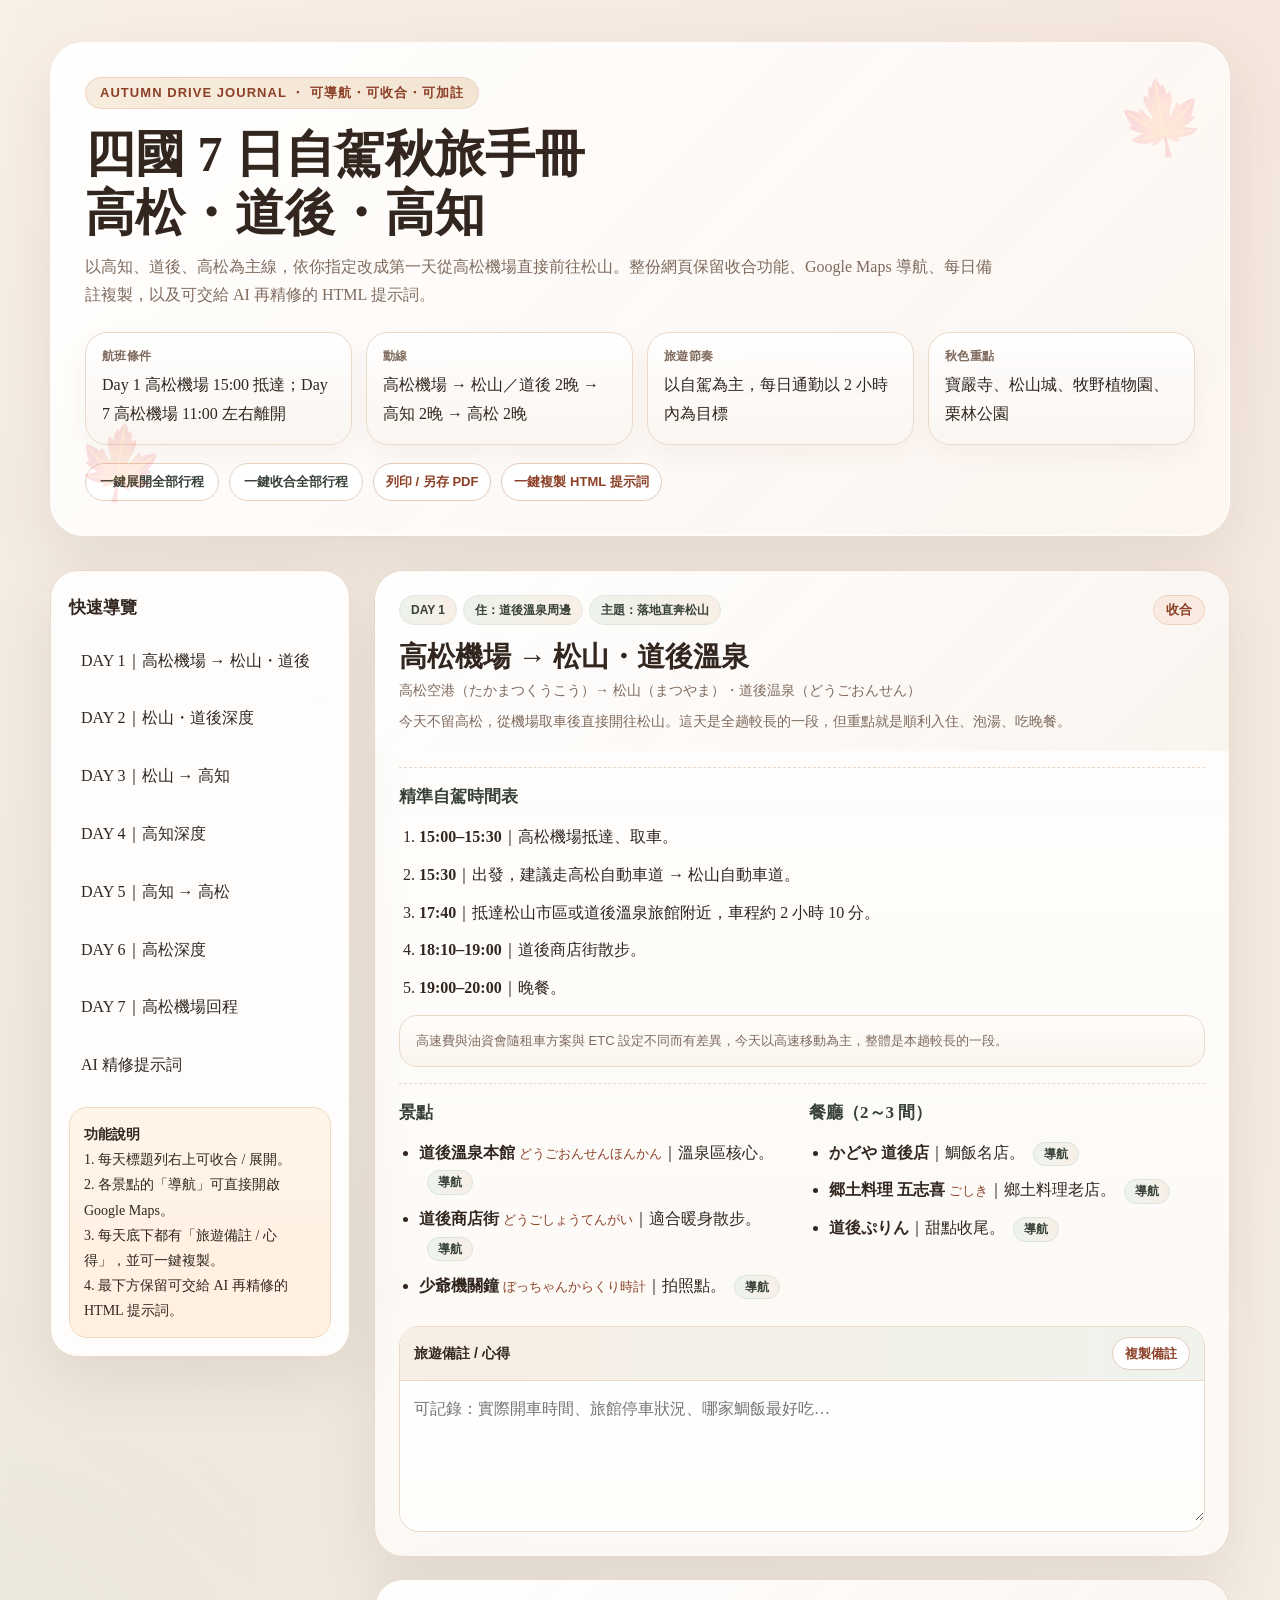
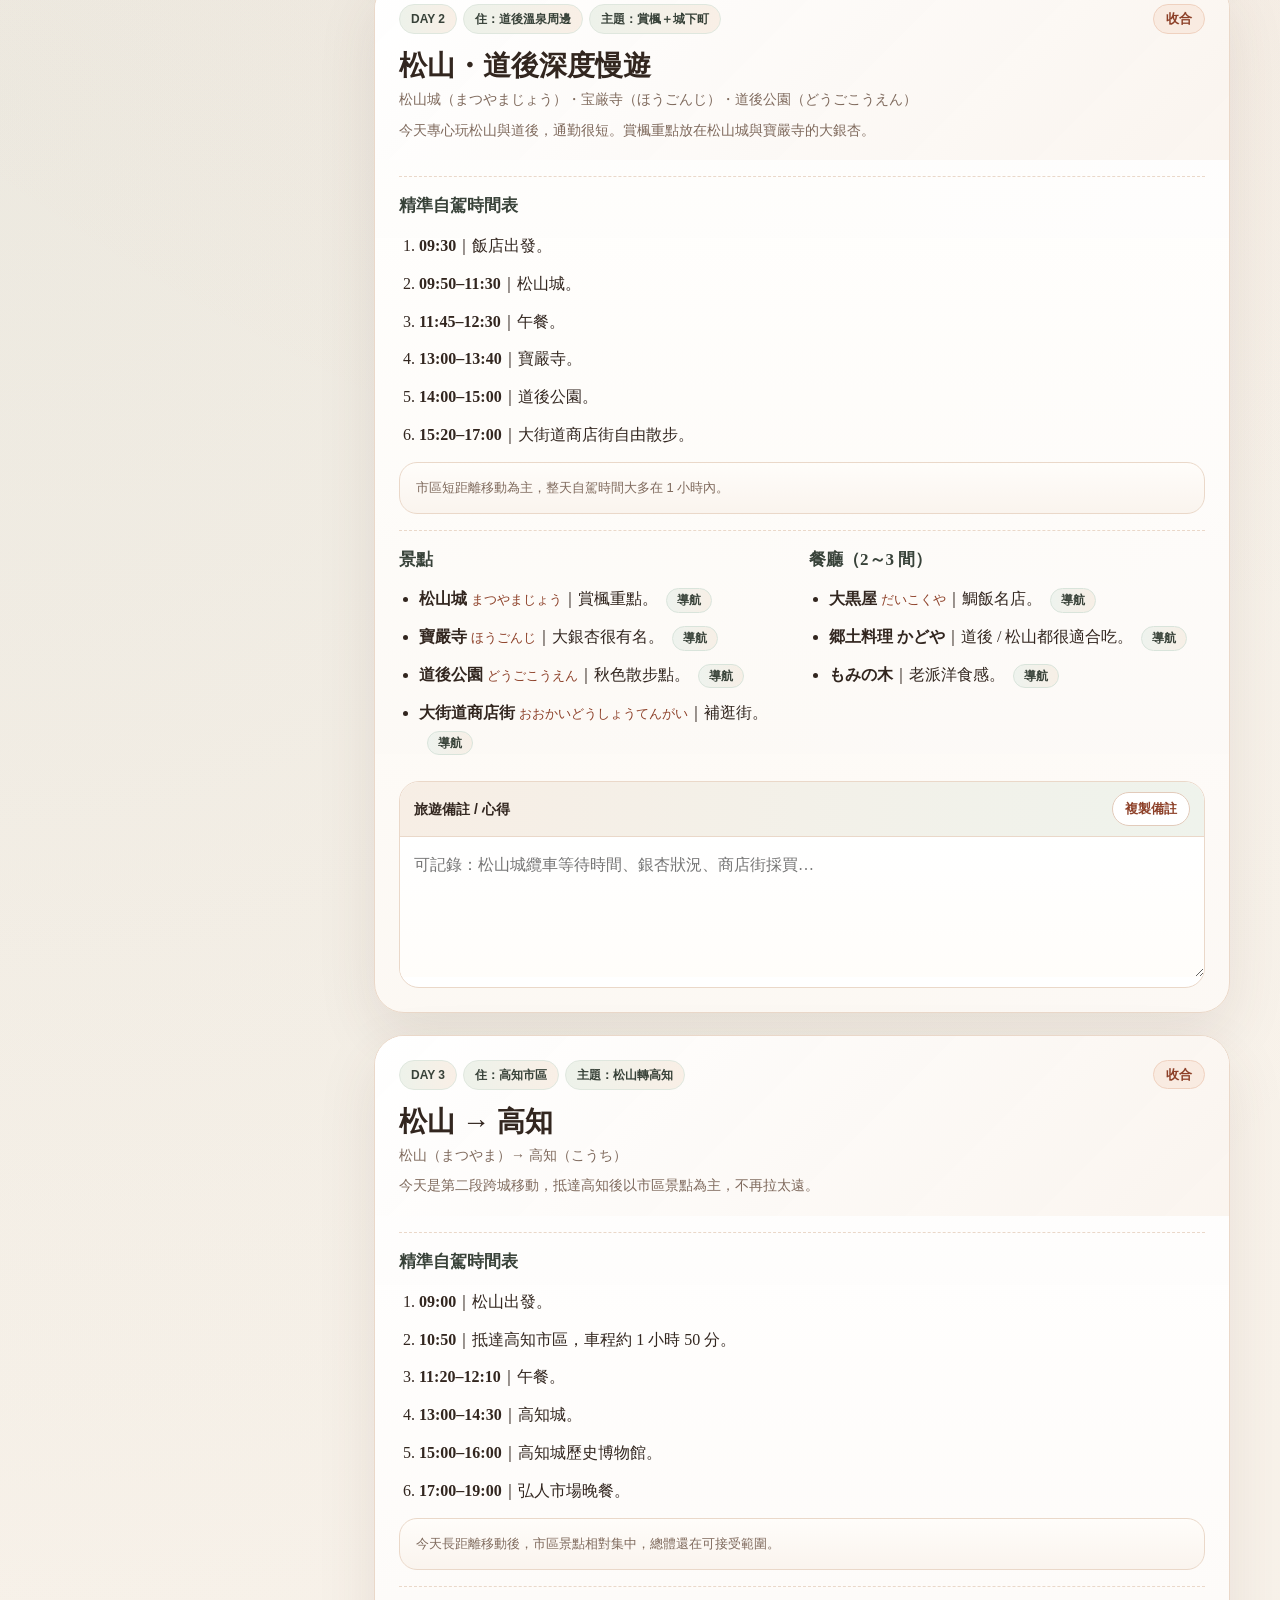
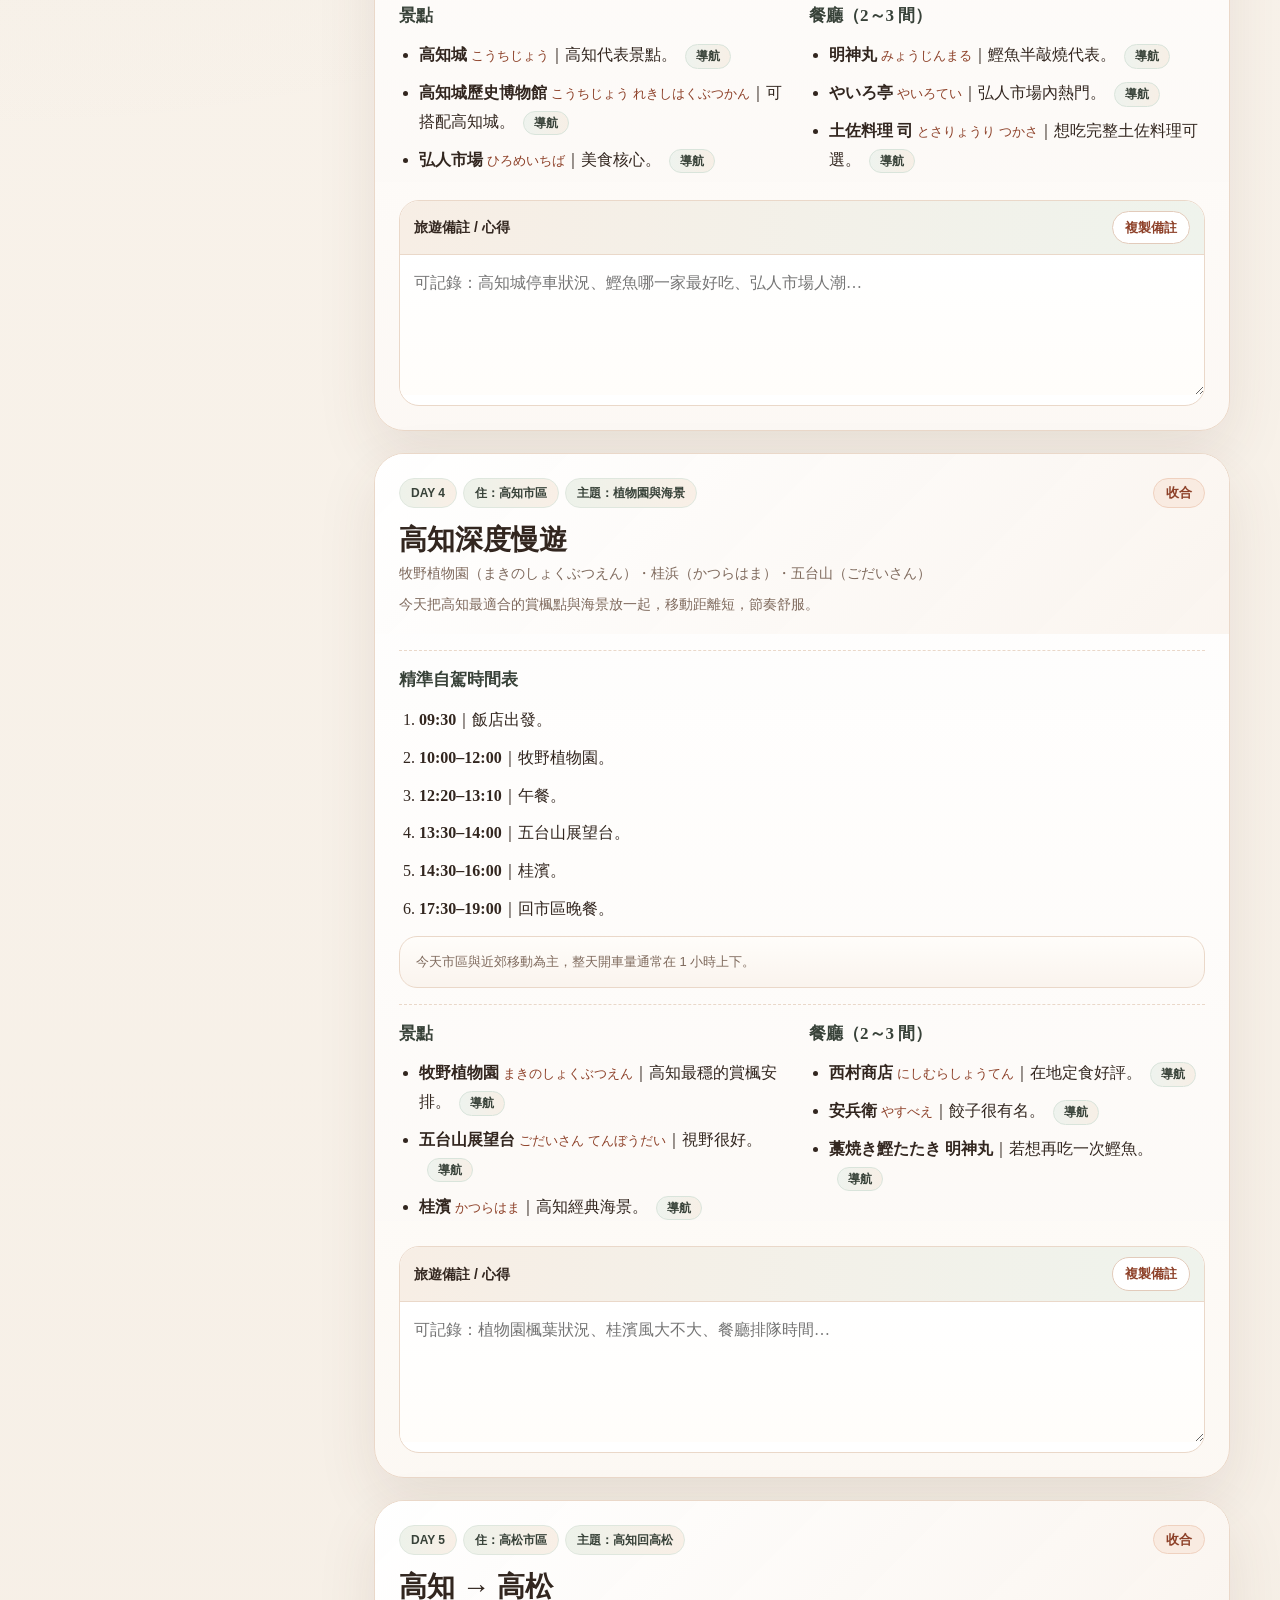
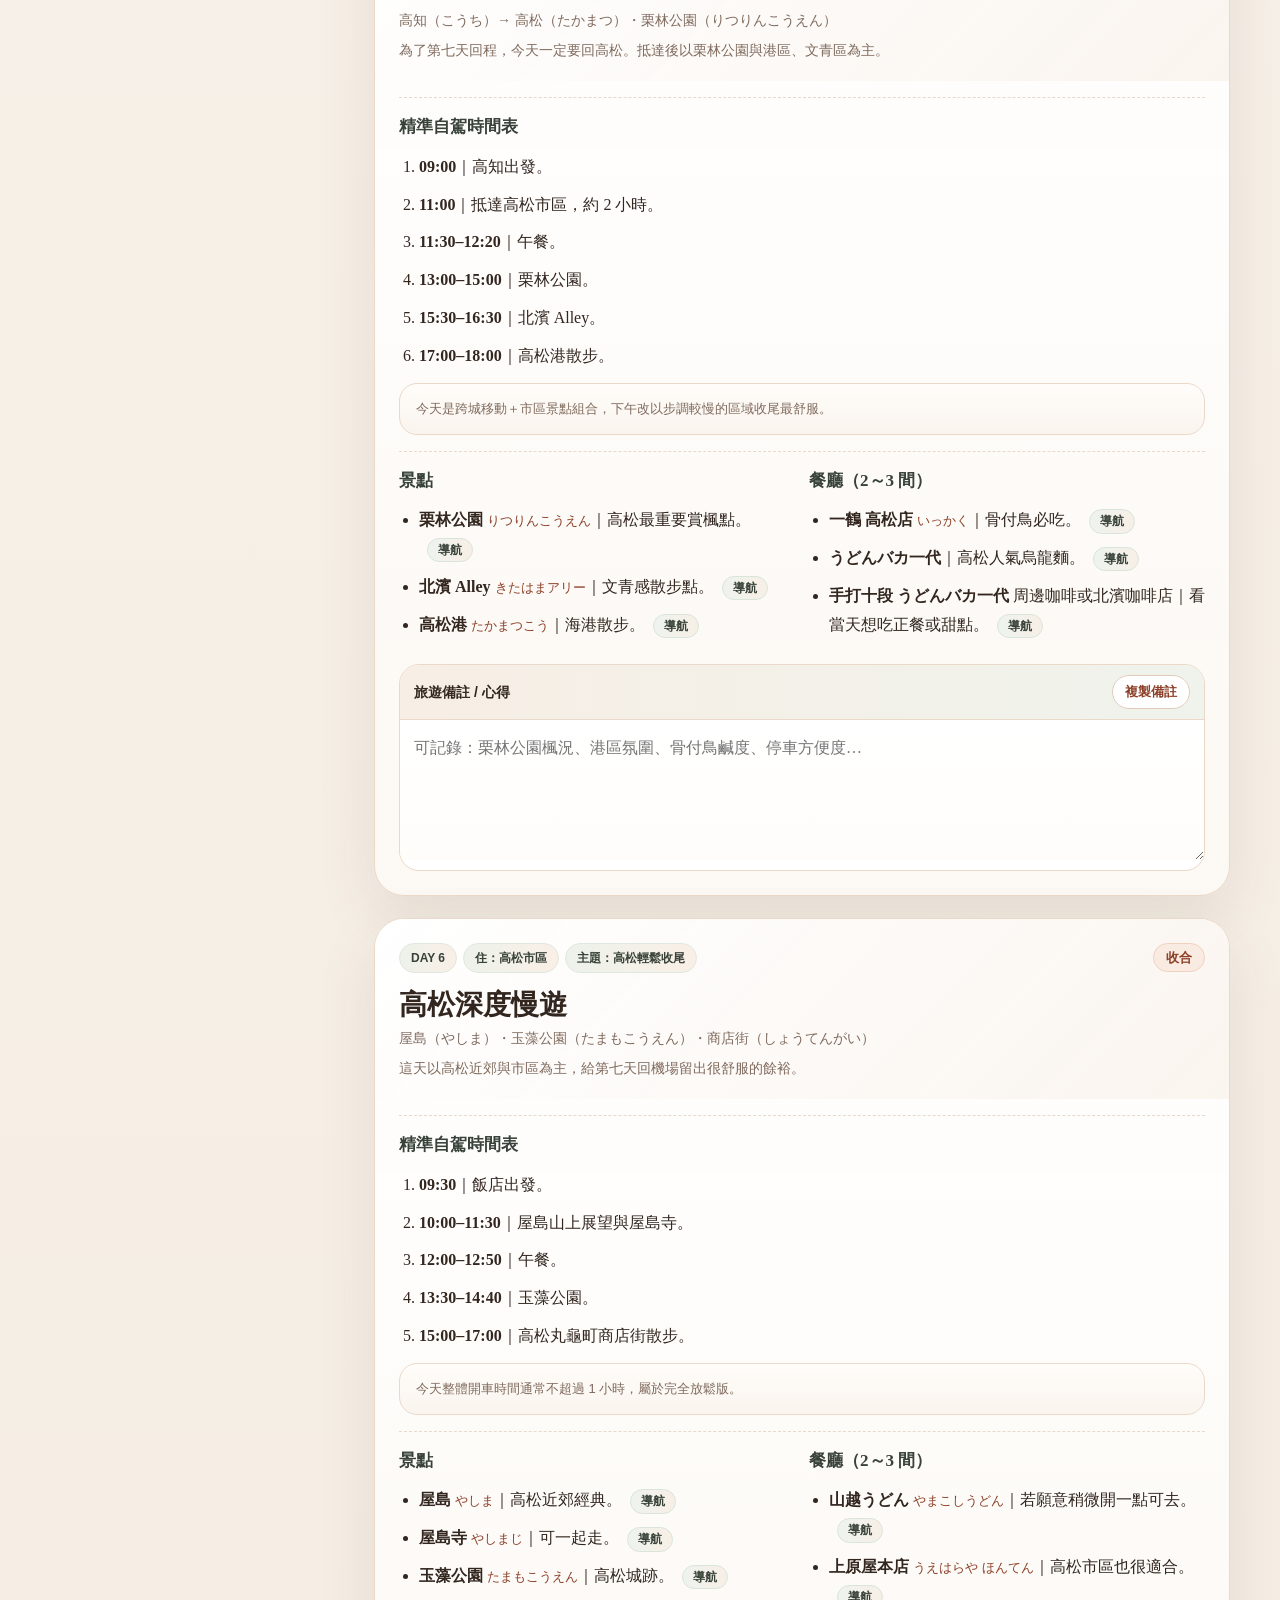
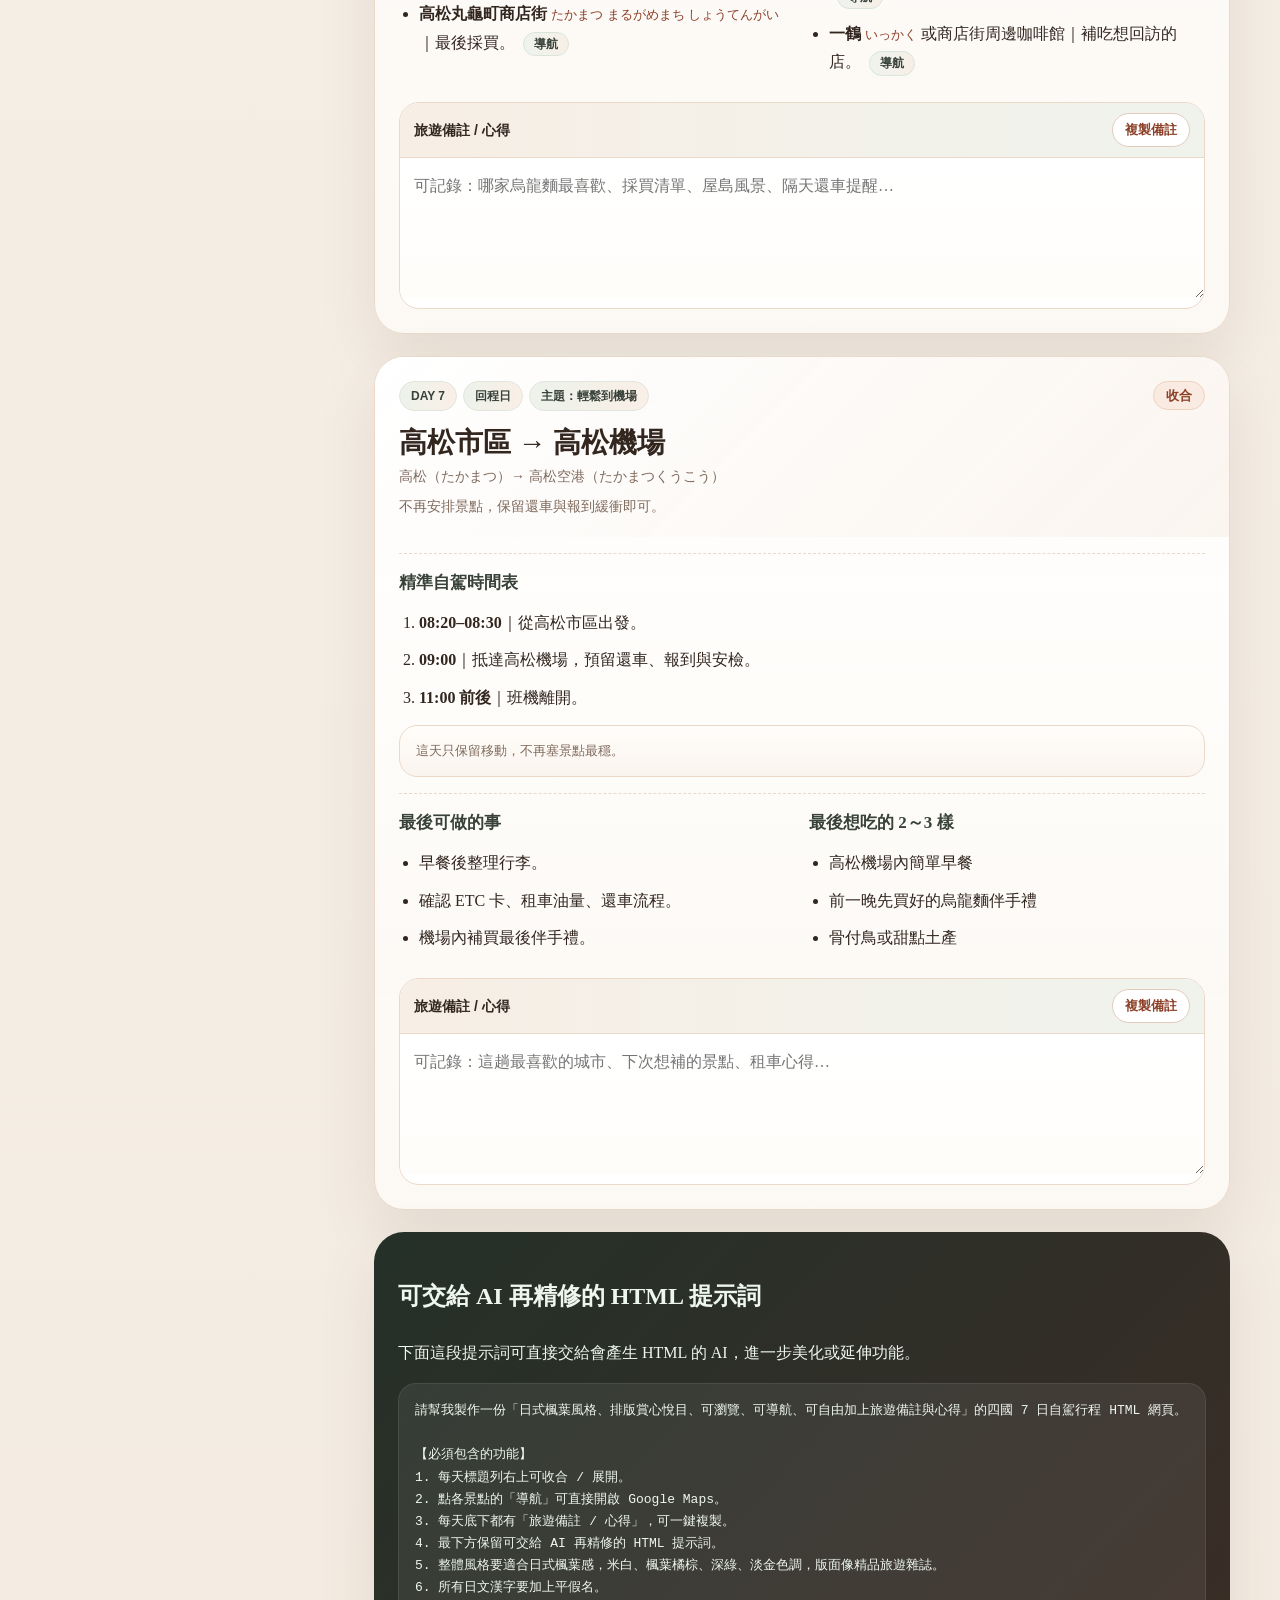
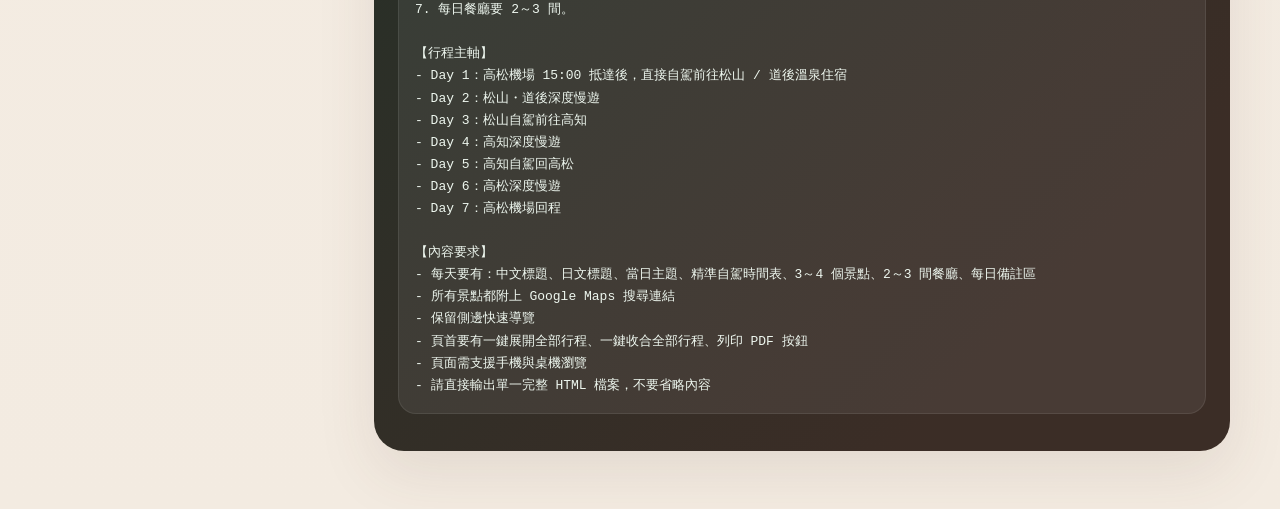
==== shikoku.html @ 3b31a118 "Add files via upload" ====
<!DOCTYPE html>
<html lang="zh-Hant">
<head>
  <meta charset="UTF-8" />
  <meta name="viewport" content="width=device-width, initial-scale=1.0" />
  <title>四國 7 日自駕秋旅手冊｜高松・道後・高知</title>
  <style>
    :root {
      --bg1: #fbf6ef;
      --bg2: #f3ebe1;
      --paper: rgba(255,255,255,0.94);
      --card: rgba(255,255,255,0.96);
      --ink: #32261f;
      --muted: #7f6a5d;
      --line: #ead8c9;
      --green: #566a4d;
      --green-deep: #384239;
      --maple: #b85a38;
      --maple-deep: #8d4028;
      --gold: #b48a52;
      --soft: #f8efe6;
      --soft2: #eef2ea;
      --shadow: 0 22px 60px rgba(92, 63, 45, 0.10);
    }
    * { box-sizing: border-box; }
    html { scroll-behavior: smooth; }
    body {
      margin: 0;
      color: var(--ink);
      font-family: "Noto Serif TC", "Noto Sans TC", "PingFang TC", "Microsoft JhengHei", serif;
      line-height: 1.8;
      background:
        radial-gradient(circle at top right, rgba(184,90,56,0.10), transparent 26%),
        radial-gradient(circle at left 20%, rgba(86,106,77,0.08), transparent 24%),
        linear-gradient(180deg, var(--bg1) 0%, var(--bg2) 100%);
    }
    body::before {
      content: "";
      position: fixed;
      inset: 0;
      pointer-events: none;
      background-image:
        radial-gradient(circle at 15% 8%, rgba(184,90,56,.08) 0 2px, transparent 3px),
        radial-gradient(circle at 85% 18%, rgba(180,138,82,.07) 0 2px, transparent 3px),
        radial-gradient(circle at 25% 78%, rgba(86,106,77,.07) 0 2px, transparent 3px);
      opacity: .9;
    }
    .wrap { width: min(1180px, calc(100% - 32px)); margin: 0 auto; position: relative; z-index: 1; }
    .hero { padding: 42px 0 24px; }
    .hero-card {
      position: relative;
      overflow: hidden;
      background: linear-gradient(135deg, rgba(255,255,255,.96), rgba(252,246,240,.94));
      border: 1px solid rgba(255,255,255,.7);
      border-radius: 34px;
      padding: 34px;
      box-shadow: var(--shadow);
      backdrop-filter: blur(10px);
    }
    .hero-card::before, .hero-card::after {
      content: "🍁";
      position: absolute;
      font-size: 72px;
      opacity: .12;
    }
    .hero-card::before { right: 22px; top: 12px; transform: rotate(-10deg); }
    .hero-card::after { left: 24px; bottom: 6px; transform: rotate(8deg); }
    .eyebrow {
      display: inline-block;
      padding: 7px 14px;
      border-radius: 999px;
      background: linear-gradient(90deg, #f8ecde, #f2e5d3);
      border: 1px solid #ecd3c3;
      color: var(--maple-deep);
      font: 700 13px/1.2 "Noto Sans TC", sans-serif;
      letter-spacing: .08em;
    }
    h1 {
      margin: 16px 0 10px;
      font-size: clamp(30px, 4vw, 50px);
      line-height: 1.18;
    }
    .sub { margin: 0; color: var(--muted); font-size: 16px; max-width: 920px; }
    .quick-grid {
      display: grid; grid-template-columns: repeat(4, minmax(0,1fr)); gap: 14px; margin-top: 22px;
    }
    .quick {
      background: linear-gradient(180deg, rgba(255,255,255,.98), rgba(250,245,240,.95));
      border: 1px solid var(--line); border-radius: 22px; padding: 16px;
      box-shadow: 0 10px 24px rgba(92,63,45,0.05);
    }
    .quick strong { display:block; color: var(--muted); font: 700 12px/1.3 "Noto Sans TC", sans-serif; margin-bottom: 6px; letter-spacing: .04em; }
    .layout { display:grid; grid-template-columns: 300px minmax(0,1fr); gap:24px; padding: 10px 0 58px; }
    .side {
      position: sticky; top: 16px; align-self: start;
      background: rgba(255,255,255,.9); border:1px solid var(--line); border-radius: 28px; padding: 18px; box-shadow: var(--shadow);
    }
    .side h3 { margin: 4px 0 12px; font-size: 17px; }
    .nav a {
      display:block; padding: 11px 12px; border-radius: 14px; color: var(--ink); text-decoration: none; margin-bottom: 7px;
      transition: .18s ease;
    }
    .nav a:hover { background: linear-gradient(90deg, #fbf1e7, #f4ede6); transform: translateX(2px); }
    .tips {
      margin-top: 16px; padding: 14px; border-radius: 18px; border:1px solid #efd9c5;
      background: linear-gradient(180deg, #fff5e9, #fff0df); font-size: 14px;
    }
    .content { display:flex; flex-direction:column; gap:22px; }
    details.day {
      background: linear-gradient(180deg, rgba(255,255,255,.97), rgba(252,248,244,.96));
      border: 1px solid var(--line); border-radius: 30px; box-shadow: var(--shadow); overflow:hidden;
    }
    summary.head {
      list-style: none; cursor:pointer; position:relative; display:block; padding: 24px 24px 18px;
      background: linear-gradient(135deg, rgba(255,255,255,.98), rgba(250,244,238,.95));
    }
    summary.head::-webkit-details-marker { display:none; }
    summary.head::after {
      content: "收合"; position:absolute; right:24px; top:24px;
      padding: 6px 12px; border-radius:999px; background:#f9ebe1; border:1px solid #efd1bf;
      color: var(--maple-deep); font: 700 13px/1.2 "Noto Sans TC", sans-serif;
    }
    details:not([open]) summary.head::after { content: "展開"; }
    .badges { margin-bottom: 8px; }
    .badge {
      display:inline-block; margin: 0 6px 6px 0; padding: 7px 11px; border-radius:999px;
      background: linear-gradient(90deg, #edf2ea, #f9efe6); border:1px solid #dfe7de; color: var(--green-deep);
      font: 700 12px/1.2 "Noto Sans TC", sans-serif;
    }
    .title { margin: 0; font-size: 28px; line-height: 1.28; }
    .subtitle { margin-top: 4px; color: var(--muted); font: 400 14px/1.6 "Noto Sans JP", "Noto Sans TC", sans-serif; }
    .meta { margin-top: 8px; color: var(--muted); font: 400 14px/1.7 "Noto Sans TC", sans-serif; padding-right: 88px; }
    .body { padding: 0 24px 24px; }
    .section { margin-top: 16px; padding-top: 14px; border-top: 1px dashed var(--line); }
    .section h4 { margin: 0 0 10px; color: var(--green-deep); font-size: 17px; }
    .grid2 { display:grid; grid-template-columns: repeat(2, minmax(0,1fr)); gap:14px; }
    .list, .timeline { margin:0; padding-left: 20px; }
    .list li, .timeline li { margin-bottom: 9px; }
    .navbtn {
      display:inline-flex; align-items:center; gap:6px; margin-left:8px; padding:4px 10px; border-radius:999px;
      background: linear-gradient(90deg, #eef3ee, #f7efe6); border:1px solid #d9e4db; color: var(--green-deep); text-decoration:none;
      font: 700 12px/1.2 "Noto Sans TC", sans-serif;
    }
    .jp { color: var(--maple-deep); font-size: 13px; font-family: "Noto Sans JP", "Noto Sans TC", sans-serif; margin-left: 4px; }
    .cost {
      margin-top: 12px; padding: 14px 16px; border-radius: 18px; border:1px solid var(--line);
      background: linear-gradient(180deg, #fffdfa, #faf4ee);
      font: 400 13px/1.7 "Noto Sans TC", sans-serif; color: var(--muted);
    }
    .notes {
      margin-top: 16px; border:1px solid var(--line); border-radius: 20px; overflow:hidden; background:#fff;
    }
    .notes-top {
      display:flex; justify-content:space-between; align-items:center; gap:10px; padding: 10px 14px;
      background: linear-gradient(90deg, #f7eee5, #eff3ec); border-bottom:1px solid var(--line);
      font: 700 14px/1.2 "Noto Sans TC", sans-serif;
    }
    .copy-btn, .copy-html-btn, .print-btn {
      border:1px solid #e2cbbb; background:#fff; color: var(--maple-deep); border-radius:999px; padding: 8px 12px; cursor:pointer;
      font: 700 13px/1.2 "Noto Sans TC", sans-serif;
    }
    textarea {
      width:100%; min-height: 140px; border:0; resize:vertical; outline:none; padding:14px; font: inherit; color: var(--ink);
      background: linear-gradient(180deg, #fff, #fffdfa);
    }
    .toolbar { display:flex; gap:10px; flex-wrap:wrap; margin-top: 18px; }
    .tool {
      border:1px solid #e6d1c1; background: rgba(255,255,255,.92); color: var(--green-deep); border-radius:999px; padding:10px 14px; cursor:pointer;
      font: 700 13px/1.2 "Noto Sans TC", sans-serif;
    }
    .prompt {
      background: linear-gradient(135deg, #243028, #3b2d26 80%); color:#eef7ef; border-radius:30px; padding:24px; box-shadow: var(--shadow);
    }
    .prompt pre {
      white-space: pre-wrap; word-break: break-word; background: rgba(255,255,255,.07); border:1px solid rgba(255,255,255,.08);
      border-radius:18px; padding:16px; overflow:auto; color:#eef7ef; font-family: ui-monospace, SFMono-Regular, Menlo, Consolas, monospace; font-size:13px; line-height:1.7;
    }
    .html-block { display:none; }
    @media (max-width: 960px) {
      .layout { grid-template-columns: 1fr; }
      .side { position: static; }
      .quick-grid, .grid2 { grid-template-columns: 1fr; }
      .meta { padding-right: 0; }
      summary.head::after { position: static; display:inline-block; margin-top: 12px; }
    }
  </style>
</head>
<body>
  <div class="wrap hero">
    <div class="hero-card">
      <span class="eyebrow">AUTUMN DRIVE JOURNAL ・ 可導航・可收合・可加註</span>
      <h1>四國 7 日自駕秋旅手冊<br>高松・道後・高知</h1>
      <p class="sub">以高知、道後、高松為主線，依你指定改成第一天從高松機場直接前往松山。整份網頁保留收合功能、Google Maps 導航、每日備註複製，以及可交給 AI 再精修的 HTML 提示詞。</p>
      <div class="quick-grid">
        <div class="quick"><strong>航班條件</strong>Day 1 高松機場 15:00 抵達；Day 7 高松機場 11:00 左右離開</div>
        <div class="quick"><strong>動線</strong>高松機場 → 松山／道後 2晚 → 高知 2晚 → 高松 2晚</div>
        <div class="quick"><strong>旅遊節奏</strong>以自駕為主，每日通勤以 2 小時內為目標</div>
        <div class="quick"><strong>秋色重點</strong>寶嚴寺、松山城、牧野植物園、栗林公園</div>
      </div>
      <div class="toolbar">
        <button class="tool" onclick="toggleAll(true)">一鍵展開全部行程</button>
        <button class="tool" onclick="toggleAll(false)">一鍵收合全部行程</button>
        <button class="print-btn" onclick="window.print()">列印 / 另存 PDF</button>
        <button class="copy-html-btn" onclick="copyHtmlPrompt(this)">一鍵複製 HTML 提示詞</button>
      </div>
    </div>
  </div>

  <div class="wrap layout">
    <aside class="side">
      <h3>快速導覽</h3>
      <nav class="nav">
        <a href="#day1">DAY 1｜高松機場 → 松山・道後</a>
        <a href="#day2">DAY 2｜松山・道後深度</a>
        <a href="#day3">DAY 3｜松山 → 高知</a>
        <a href="#day4">DAY 4｜高知深度</a>
        <a href="#day5">DAY 5｜高知 → 高松</a>
        <a href="#day6">DAY 6｜高松深度</a>
        <a href="#day7">DAY 7｜高松機場回程</a>
        <a href="#prompt">AI 精修提示詞</a>
      </nav>
      <div class="tips">
        <strong>功能說明</strong><br>
        1. 每天標題列右上可收合 / 展開。<br>
        2. 各景點的「導航」可直接開啟 Google Maps。<br>
        3. 每天底下都有「旅遊備註 / 心得」，並可一鍵複製。<br>
        4. 最下方保留可交給 AI 再精修的 HTML 提示詞。
      </div>
    </aside>

    <main class="content">
      <details id="day1" class="day" open>
        <summary class="head">
          <div class="badges"><span class="badge">DAY 1</span><span class="badge">住：道後溫泉周邊</span><span class="badge">主題：落地直奔松山</span></div>
          <h2 class="title">高松機場 → 松山・道後溫泉</h2>
          <div class="subtitle">高松空港（たかまつくうこう）→ 松山（まつやま）・道後温泉（どうごおんせん）</div>
          <div class="meta">今天不留高松，從機場取車後直接開往松山。這天是全趟較長的一段，但重點就是順利入住、泡湯、吃晚餐。</div>
        </summary>
        <div class="body">
          <div class="section">
            <h4>精準自駕時間表</h4>
            <ol class="timeline">
              <li><strong>15:00–15:30</strong>｜高松機場抵達、取車。</li>
              <li><strong>15:30</strong>｜出發，建議走高松自動車道 → 松山自動車道。</li>
              <li><strong>17:40</strong>｜抵達松山市區或道後溫泉旅館附近，車程約 2 小時 10 分。</li>
              <li><strong>18:10–19:00</strong>｜道後商店街散步。</li>
              <li><strong>19:00–20:00</strong>｜晚餐。</li>
            </ol>
            <div class="cost">高速費與油資會隨租車方案與 ETC 設定不同而有差異，今天以高速移動為主，整體是本趟較長的一段。</div>
          </div>
          <div class="section grid2">
            <div>
              <h4>景點</h4>
              <ul class="list">
                <li><strong>道後溫泉本館</strong><span class="jp">どうごおんせんほんかん</span>｜溫泉區核心。<a class="navbtn" target="_blank" href="https://maps.google.com/?q=道後温泉本館">導航</a></li>
                <li><strong>道後商店街</strong><span class="jp">どうごしょうてんがい</span>｜適合暖身散步。<a class="navbtn" target="_blank" href="https://maps.google.com/?q=道後商店街">導航</a></li>
                <li><strong>少爺機關鐘</strong><span class="jp">ぼっちゃんからくり時計</span>｜拍照點。<a class="navbtn" target="_blank" href="https://maps.google.com/?q=坊っちゃんカラクリ時計">導航</a></li>
              </ul>
            </div>
            <div>
              <h4>餐廳（2～3 間）</h4>
              <ul class="list">
                <li><strong>かどや 道後店</strong>｜鯛飯名店。<a class="navbtn" target="_blank" href="https://maps.google.com/?q=かどや+道後店">導航</a></li>
                <li><strong>郷土料理 五志喜</strong><span class="jp">ごしき</span>｜鄉土料理老店。<a class="navbtn" target="_blank" href="https://maps.google.com/?q=五志喜+松山">導航</a></li>
                <li><strong>道後ぷりん</strong>｜甜點收尾。<a class="navbtn" target="_blank" href="https://maps.google.com/?q=道後ぷりん">導航</a></li>
              </ul>
            </div>
          </div>
          <div class="notes">
            <div class="notes-top"><span>旅遊備註 / 心得</span><button class="copy-btn" onclick="copyNote('note1', this)">複製備註</button></div>
            <textarea id="note1" placeholder="可記錄：實際開車時間、旅館停車狀況、哪家鯛飯最好吃…"></textarea>
          </div>
        </div>
      </details>

      <details id="day2" class="day" open>
        <summary class="head">
          <div class="badges"><span class="badge">DAY 2</span><span class="badge">住：道後溫泉周邊</span><span class="badge">主題：賞楓＋城下町</span></div>
          <h2 class="title">松山・道後深度慢遊</h2>
          <div class="subtitle">松山城（まつやまじょう）・宝厳寺（ほうごんじ）・道後公園（どうごこうえん）</div>
          <div class="meta">今天專心玩松山與道後，通勤很短。賞楓重點放在松山城與寶嚴寺的大銀杏。</div>
        </summary>
        <div class="body">
          <div class="section">
            <h4>精準自駕時間表</h4>
            <ol class="timeline">
              <li><strong>09:30</strong>｜飯店出發。</li>
              <li><strong>09:50–11:30</strong>｜松山城。</li>
              <li><strong>11:45–12:30</strong>｜午餐。</li>
              <li><strong>13:00–13:40</strong>｜寶嚴寺。</li>
              <li><strong>14:00–15:00</strong>｜道後公園。</li>
              <li><strong>15:20–17:00</strong>｜大街道商店街自由散步。</li>
            </ol>
            <div class="cost">市區短距離移動為主，整天自駕時間大多在 1 小時內。</div>
          </div>
          <div class="section grid2">
            <div>
              <h4>景點</h4>
              <ul class="list">
                <li><strong>松山城</strong><span class="jp">まつやまじょう</span>｜賞楓重點。<a class="navbtn" target="_blank" href="https://maps.google.com/?q=松山城">導航</a></li>
                <li><strong>寶嚴寺</strong><span class="jp">ほうごんじ</span>｜大銀杏很有名。<a class="navbtn" target="_blank" href="https://maps.google.com/?q=宝厳寺+松山">導航</a></li>
                <li><strong>道後公園</strong><span class="jp">どうごこうえん</span>｜秋色散步點。<a class="navbtn" target="_blank" href="https://maps.google.com/?q=道後公園">導航</a></li>
                <li><strong>大街道商店街</strong><span class="jp">おおかいどうしょうてんがい</span>｜補逛街。<a class="navbtn" target="_blank" href="https://maps.google.com/?q=大街道商店街+松山">導航</a></li>
              </ul>
            </div>
            <div>
              <h4>餐廳（2～3 間）</h4>
              <ul class="list">
                <li><strong>大黒屋</strong><span class="jp">だいこくや</span>｜鯛飯名店。<a class="navbtn" target="_blank" href="https://maps.google.com/?q=大黒屋+松山">導航</a></li>
                <li><strong>郷土料理 かどや</strong>｜道後 / 松山都很適合吃。<a class="navbtn" target="_blank" href="https://maps.google.com/?q=郷土料理+かどや+松山">導航</a></li>
                <li><strong>もみの木</strong>｜老派洋食感。<a class="navbtn" target="_blank" href="https://maps.google.com/?q=もみの木+松山">導航</a></li>
              </ul>
            </div>
          </div>
          <div class="notes">
            <div class="notes-top"><span>旅遊備註 / 心得</span><button class="copy-btn" onclick="copyNote('note2', this)">複製備註</button></div>
            <textarea id="note2" placeholder="可記錄：松山城纜車等待時間、銀杏狀況、商店街採買…"></textarea>
          </div>
        </div>
      </details>

      <details id="day3" class="day" open>
        <summary class="head">
          <div class="badges"><span class="badge">DAY 3</span><span class="badge">住：高知市區</span><span class="badge">主題：松山轉高知</span></div>
          <h2 class="title">松山 → 高知</h2>
          <div class="subtitle">松山（まつやま）→ 高知（こうち）</div>
          <div class="meta">今天是第二段跨城移動，抵達高知後以市區景點為主，不再拉太遠。</div>
        </summary>
        <div class="body">
          <div class="section">
            <h4>精準自駕時間表</h4>
            <ol class="timeline">
              <li><strong>09:00</strong>｜松山出發。</li>
              <li><strong>10:50</strong>｜抵達高知市區，車程約 1 小時 50 分。</li>
              <li><strong>11:20–12:10</strong>｜午餐。</li>
              <li><strong>13:00–14:30</strong>｜高知城。</li>
              <li><strong>15:00–16:00</strong>｜高知城歷史博物館。</li>
              <li><strong>17:00–19:00</strong>｜弘人市場晚餐。</li>
            </ol>
            <div class="cost">今天長距離移動後，市區景點相對集中，總體還在可接受範圍。</div>
          </div>
          <div class="section grid2">
            <div>
              <h4>景點</h4>
              <ul class="list">
                <li><strong>高知城</strong><span class="jp">こうちじょう</span>｜高知代表景點。<a class="navbtn" target="_blank" href="https://maps.google.com/?q=高知城">導航</a></li>
                <li><strong>高知城歷史博物館</strong><span class="jp">こうちじょう れきしはくぶつかん</span>｜可搭配高知城。<a class="navbtn" target="_blank" href="https://maps.google.com/?q=高知城歴史博物館">導航</a></li>
                <li><strong>弘人市場</strong><span class="jp">ひろめいちば</span>｜美食核心。<a class="navbtn" target="_blank" href="https://maps.google.com/?q=ひろめ市場">導航</a></li>
              </ul>
            </div>
            <div>
              <h4>餐廳（2～3 間）</h4>
              <ul class="list">
                <li><strong>明神丸</strong><span class="jp">みょうじんまる</span>｜鰹魚半敲燒代表。<a class="navbtn" target="_blank" href="https://maps.google.com/?q=明神丸+高知">導航</a></li>
                <li><strong>やいろ亭</strong><span class="jp">やいろてい</span>｜弘人市場內熱門。<a class="navbtn" target="_blank" href="https://maps.google.com/?q=やいろ亭+高知">導航</a></li>
                <li><strong>土佐料理 司</strong><span class="jp">とさりょうり つかさ</span>｜想吃完整土佐料理可選。<a class="navbtn" target="_blank" href="https://maps.google.com/?q=土佐料理+司+高知">導航</a></li>
              </ul>
            </div>
          </div>
          <div class="notes">
            <div class="notes-top"><span>旅遊備註 / 心得</span><button class="copy-btn" onclick="copyNote('note3', this)">複製備註</button></div>
            <textarea id="note3" placeholder="可記錄：高知城停車狀況、鰹魚哪一家最好吃、弘人市場人潮…"></textarea>
          </div>
        </div>
      </details>

      <details id="day4" class="day" open>
        <summary class="head">
          <div class="badges"><span class="badge">DAY 4</span><span class="badge">住：高知市區</span><span class="badge">主題：植物園與海景</span></div>
          <h2 class="title">高知深度慢遊</h2>
          <div class="subtitle">牧野植物園（まきのしょくぶつえん）・桂浜（かつらはま）・五台山（ごだいさん）</div>
          <div class="meta">今天把高知最適合的賞楓點與海景放一起，移動距離短，節奏舒服。</div>
        </summary>
        <div class="body">
          <div class="section">
            <h4>精準自駕時間表</h4>
            <ol class="timeline">
              <li><strong>09:30</strong>｜飯店出發。</li>
              <li><strong>10:00–12:00</strong>｜牧野植物園。</li>
              <li><strong>12:20–13:10</strong>｜午餐。</li>
              <li><strong>13:30–14:00</strong>｜五台山展望台。</li>
              <li><strong>14:30–16:00</strong>｜桂濱。</li>
              <li><strong>17:30–19:00</strong>｜回市區晚餐。</li>
            </ol>
            <div class="cost">今天市區與近郊移動為主，整天開車量通常在 1 小時上下。</div>
          </div>
          <div class="section grid2">
            <div>
              <h4>景點</h4>
              <ul class="list">
                <li><strong>牧野植物園</strong><span class="jp">まきのしょくぶつえん</span>｜高知最穩的賞楓安排。<a class="navbtn" target="_blank" href="https://maps.google.com/?q=牧野植物園">導航</a></li>
                <li><strong>五台山展望台</strong><span class="jp">ごだいさん てんぼうだい</span>｜視野很好。<a class="navbtn" target="_blank" href="https://maps.google.com/?q=五台山展望台+高知">導航</a></li>
                <li><strong>桂濱</strong><span class="jp">かつらはま</span>｜高知經典海景。<a class="navbtn" target="_blank" href="https://maps.google.com/?q=桂浜">導航</a></li>
              </ul>
            </div>
            <div>
              <h4>餐廳（2～3 間）</h4>
              <ul class="list">
                <li><strong>西村商店</strong><span class="jp">にしむらしょうてん</span>｜在地定食好評。<a class="navbtn" target="_blank" href="https://maps.google.com/?q=西村商店+高知">導航</a></li>
                <li><strong>安兵衛</strong><span class="jp">やすべえ</span>｜餃子很有名。<a class="navbtn" target="_blank" href="https://maps.google.com/?q=安兵衛+高知">導航</a></li>
                <li><strong>藁焼き鰹たたき 明神丸</strong>｜若想再吃一次鰹魚。<a class="navbtn" target="_blank" href="https://maps.google.com/?q=藁焼き鰹たたき+明神丸+高知">導航</a></li>
              </ul>
            </div>
          </div>
          <div class="notes">
            <div class="notes-top"><span>旅遊備註 / 心得</span><button class="copy-btn" onclick="copyNote('note4', this)">複製備註</button></div>
            <textarea id="note4" placeholder="可記錄：植物園楓葉狀況、桂濱風大不大、餐廳排隊時間…"></textarea>
          </div>
        </div>
      </details>

      <details id="day5" class="day" open>
        <summary class="head">
          <div class="badges"><span class="badge">DAY 5</span><span class="badge">住：高松市區</span><span class="badge">主題：高知回高松</span></div>
          <h2 class="title">高知 → 高松</h2>
          <div class="subtitle">高知（こうち）→ 高松（たかまつ）・栗林公園（りつりんこうえん）</div>
          <div class="meta">為了第七天回程，今天一定要回高松。抵達後以栗林公園與港區、文青區為主。</div>
        </summary>
        <div class="body">
          <div class="section">
            <h4>精準自駕時間表</h4>
            <ol class="timeline">
              <li><strong>09:00</strong>｜高知出發。</li>
              <li><strong>11:00</strong>｜抵達高松市區，約 2 小時。</li>
              <li><strong>11:30–12:20</strong>｜午餐。</li>
              <li><strong>13:00–15:00</strong>｜栗林公園。</li>
              <li><strong>15:30–16:30</strong>｜北濱 Alley。</li>
              <li><strong>17:00–18:00</strong>｜高松港散步。</li>
            </ol>
            <div class="cost">今天是跨城移動＋市區景點組合，下午改以步調較慢的區域收尾最舒服。</div>
          </div>
          <div class="section grid2">
            <div>
              <h4>景點</h4>
              <ul class="list">
                <li><strong>栗林公園</strong><span class="jp">りつりんこうえん</span>｜高松最重要賞楓點。<a class="navbtn" target="_blank" href="https://maps.google.com/?q=栗林公園">導航</a></li>
                <li><strong>北濱 Alley</strong><span class="jp">きたはまアリー</span>｜文青感散步點。<a class="navbtn" target="_blank" href="https://maps.google.com/?q=北浜Alley">導航</a></li>
                <li><strong>高松港</strong><span class="jp">たかまつこう</span>｜海港散步。<a class="navbtn" target="_blank" href="https://maps.google.com/?q=高松港">導航</a></li>
              </ul>
            </div>
            <div>
              <h4>餐廳（2～3 間）</h4>
              <ul class="list">
                <li><strong>一鶴 高松店</strong><span class="jp">いっかく</span>｜骨付鳥必吃。<a class="navbtn" target="_blank" href="https://maps.google.com/?q=一鶴+高松">導航</a></li>
                <li><strong>うどんバカ一代</strong>｜高松人氣烏龍麵。<a class="navbtn" target="_blank" href="https://maps.google.com/?q=うどんバカ一代">導航</a></li>
                <li><strong>手打十段 うどんバカ一代</strong> 周邊咖啡或北濱咖啡店｜看當天想吃正餐或甜點。<a class="navbtn" target="_blank" href="https://maps.google.com/?q=北浜+カフェ+高松">導航</a></li>
              </ul>
            </div>
          </div>
          <div class="notes">
            <div class="notes-top"><span>旅遊備註 / 心得</span><button class="copy-btn" onclick="copyNote('note5', this)">複製備註</button></div>
            <textarea id="note5" placeholder="可記錄：栗林公園楓況、港區氛圍、骨付鳥鹹度、停車方便度…"></textarea>
          </div>
        </div>
      </details>

      <details id="day6" class="day" open>
        <summary class="head">
          <div class="badges"><span class="badge">DAY 6</span><span class="badge">住：高松市區</span><span class="badge">主題：高松輕鬆收尾</span></div>
          <h2 class="title">高松深度慢遊</h2>
          <div class="subtitle">屋島（やしま）・玉藻公園（たまもこうえん）・商店街（しょうてんがい）</div>
          <div class="meta">這天以高松近郊與市區為主，給第七天回機場留出很舒服的餘裕。</div>
        </summary>
        <div class="body">
          <div class="section">
            <h4>精準自駕時間表</h4>
            <ol class="timeline">
              <li><strong>09:30</strong>｜飯店出發。</li>
              <li><strong>10:00–11:30</strong>｜屋島山上展望與屋島寺。</li>
              <li><strong>12:00–12:50</strong>｜午餐。</li>
              <li><strong>13:30–14:40</strong>｜玉藻公園。</li>
              <li><strong>15:00–17:00</strong>｜高松丸龜町商店街散步。</li>
            </ol>
            <div class="cost">今天整體開車時間通常不超過 1 小時，屬於完全放鬆版。</div>
          </div>
          <div class="section grid2">
            <div>
              <h4>景點</h4>
              <ul class="list">
                <li><strong>屋島</strong><span class="jp">やしま</span>｜高松近郊經典。<a class="navbtn" target="_blank" href="https://maps.google.com/?q=屋島">導航</a></li>
                <li><strong>屋島寺</strong><span class="jp">やしまじ</span>｜可一起走。<a class="navbtn" target="_blank" href="https://maps.google.com/?q=屋島寺">導航</a></li>
                <li><strong>玉藻公園</strong><span class="jp">たまもこうえん</span>｜高松城跡。<a class="navbtn" target="_blank" href="https://maps.google.com/?q=玉藻公園">導航</a></li>
                <li><strong>高松丸龜町商店街</strong><span class="jp">たかまつ まるがめまち しょうてんがい</span>｜最後採買。<a class="navbtn" target="_blank" href="https://maps.google.com/?q=高松丸亀町商店街">導航</a></li>
              </ul>
            </div>
            <div>
              <h4>餐廳（2～3 間）</h4>
              <ul class="list">
                <li><strong>山越うどん</strong><span class="jp">やまこしうどん</span>｜若願意稍微開一點可去。<a class="navbtn" target="_blank" href="https://maps.google.com/?q=山越うどん">導航</a></li>
                <li><strong>上原屋本店</strong><span class="jp">うえはらや ほんてん</span>｜高松市區也很適合。<a class="navbtn" target="_blank" href="https://maps.google.com/?q=上原屋本店">導航</a></li>
                <li><strong>一鶴</strong><span class="jp">いっかく</span> 或商店街周邊咖啡館｜補吃想回訪的店。<a class="navbtn" target="_blank" href="https://maps.google.com/?q=一鶴+高松">導航</a></li>
              </ul>
            </div>
          </div>
          <div class="notes">
            <div class="notes-top"><span>旅遊備註 / 心得</span><button class="copy-btn" onclick="copyNote('note6', this)">複製備註</button></div>
            <textarea id="note6" placeholder="可記錄：哪家烏龍麵最喜歡、採買清單、屋島風景、隔天還車提醒…"></textarea>
          </div>
        </div>
      </details>

      <details id="day7" class="day" open>
        <summary class="head">
          <div class="badges"><span class="badge">DAY 7</span><span class="badge">回程日</span><span class="badge">主題：輕鬆到機場</span></div>
          <h2 class="title">高松市區 → 高松機場</h2>
          <div class="subtitle">高松（たかまつ）→ 高松空港（たかまつくうこう）</div>
          <div class="meta">不再安排景點，保留還車與報到緩衝即可。</div>
        </summary>
        <div class="body">
          <div class="section">
            <h4>精準自駕時間表</h4>
            <ol class="timeline">
              <li><strong>08:20–08:30</strong>｜從高松市區出發。</li>
              <li><strong>09:00</strong>｜抵達高松機場，預留還車、報到與安檢。</li>
              <li><strong>11:00 前後</strong>｜班機離開。</li>
            </ol>
            <div class="cost">這天只保留移動，不再塞景點最穩。</div>
          </div>
          <div class="section grid2">
            <div>
              <h4>最後可做的事</h4>
              <ul class="list">
                <li>早餐後整理行李。</li>
                <li>確認 ETC 卡、租車油量、還車流程。</li>
                <li>機場內補買最後伴手禮。</li>
              </ul>
            </div>
            <div>
              <h4>最後想吃的 2～3 樣</h4>
              <ul class="list">
                <li>高松機場內簡單早餐</li>
                <li>前一晚先買好的烏龍麵伴手禮</li>
                <li>骨付鳥或甜點土產</li>
              </ul>
            </div>
          </div>
          <div class="notes">
            <div class="notes-top"><span>旅遊備註 / 心得</span><button class="copy-btn" onclick="copyNote('note7', this)">複製備註</button></div>
            <textarea id="note7" placeholder="可記錄：這趟最喜歡的城市、下次想補的景點、租車心得…"></textarea>
          </div>
        </div>
      </details>

      <section id="prompt" class="prompt">
        <h2>可交給 AI 再精修的 HTML 提示詞</h2>
        <p>下面這段提示詞可直接交給會產生 HTML 的 AI，進一步美化或延伸功能。</p>
        <pre id="promptText">請幫我製作一份「日式楓葉風格、排版賞心悅目、可瀏覽、可導航、可自由加上旅遊備註與心得」的四國 7 日自駕行程 HTML 網頁。

【必須包含的功能】
1. 每天標題列右上可收合 / 展開。
2. 點各景點的「導航」可直接開啟 Google Maps。
3. 每天底下都有「旅遊備註 / 心得」，可一鍵複製。
4. 最下方保留可交給 AI 再精修的 HTML 提示詞。
5. 整體風格要適合日式楓葉感，米白、楓葉橘棕、深綠、淡金色調，版面像精品旅遊雜誌。
6. 所有日文漢字要加上平假名。
7. 每日餐廳要 2～3 間。

【行程主軸】
- Day 1：高松機場 15:00 抵達後，直接自駕前往松山 / 道後溫泉住宿
- Day 2：松山・道後深度慢遊
- Day 3：松山自駕前往高知
- Day 4：高知深度慢遊
- Day 5：高知自駕回高松
- Day 6：高松深度慢遊
- Day 7：高松機場回程

【內容要求】
- 每天要有：中文標題、日文標題、當日主題、精準自駕時間表、3～4 個景點、2～3 間餐廳、每日備註區
- 所有景點都附上 Google Maps 搜尋連結
- 保留側邊快速導覽
- 頁首要有一鍵展開全部行程、一鍵收合全部行程、列印 PDF 按鈕
- 頁面需支援手機與桌機瀏覽
- 請直接輸出單一完整 HTML 檔案，不要省略內容</pre>
      </section>
    </main>
  </div>

  <script>
    function toggleAll(open) {
      document.querySelectorAll('details.day').forEach(d => d.open = open);
    }
    async function copyNote(id, btn) {
      const text = document.getElementById(id).value || '';
      try {
        await navigator.clipboard.writeText(text);
      } catch (e) {
        const ta = document.getElementById(id);
        ta.select();
        document.execCommand('copy');
      }
      const original = btn.textContent;
      btn.textContent = '已複製';
      setTimeout(() => btn.textContent = original, 1400);
    }
    async function copyHtmlPrompt(btn) {
      const text = document.getElementById('promptText').innerText;
      try {
        await navigator.clipboard.writeText(text);
      } catch (e) {
        const range = document.createRange();
        range.selectNode(document.getElementById('promptText'));
        const sel = window.getSelection();
        sel.removeAllRanges();
        sel.addRange(range);
        document.execCommand('copy');
        sel.removeAllRanges();
      }
      const original = btn.textContent;
      btn.textContent = '已複製 HTML 提示詞';
      setTimeout(() => btn.textContent = original, 1400);
    }
  </script>
</body>
</html>
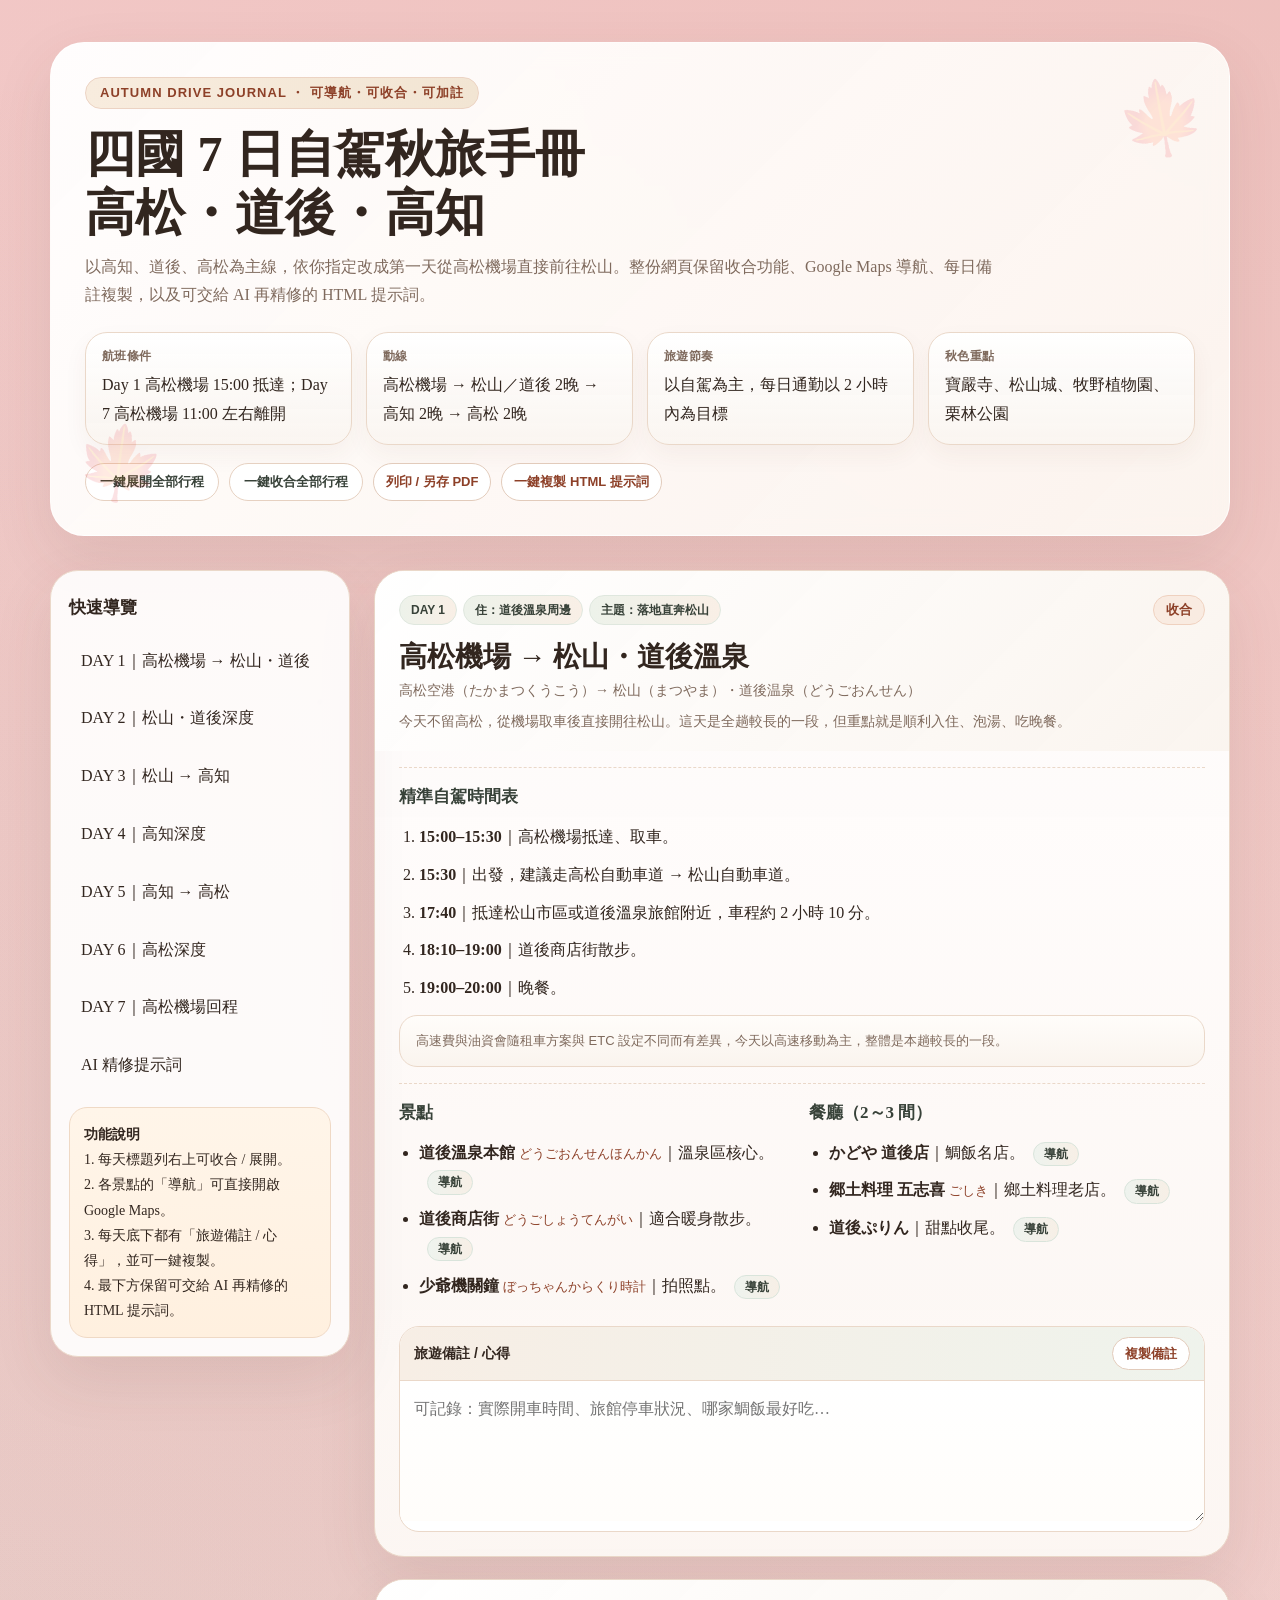
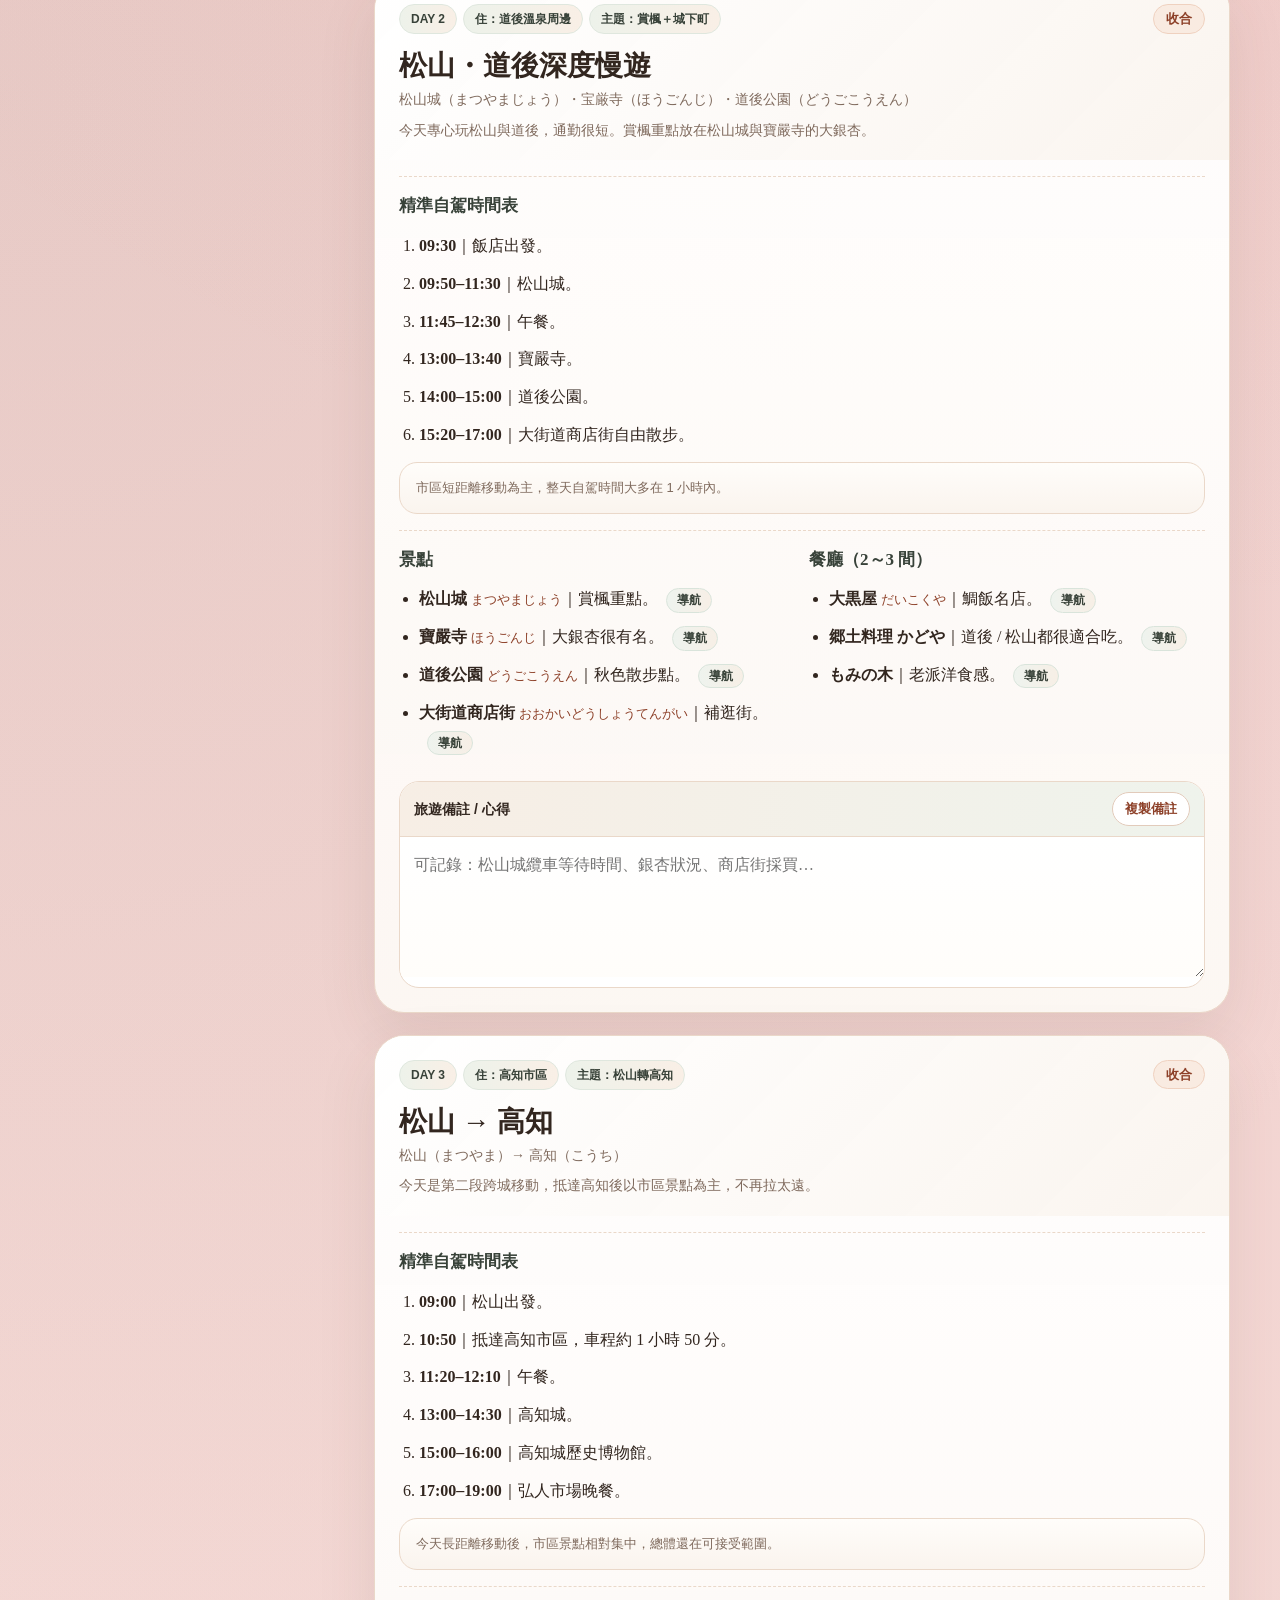
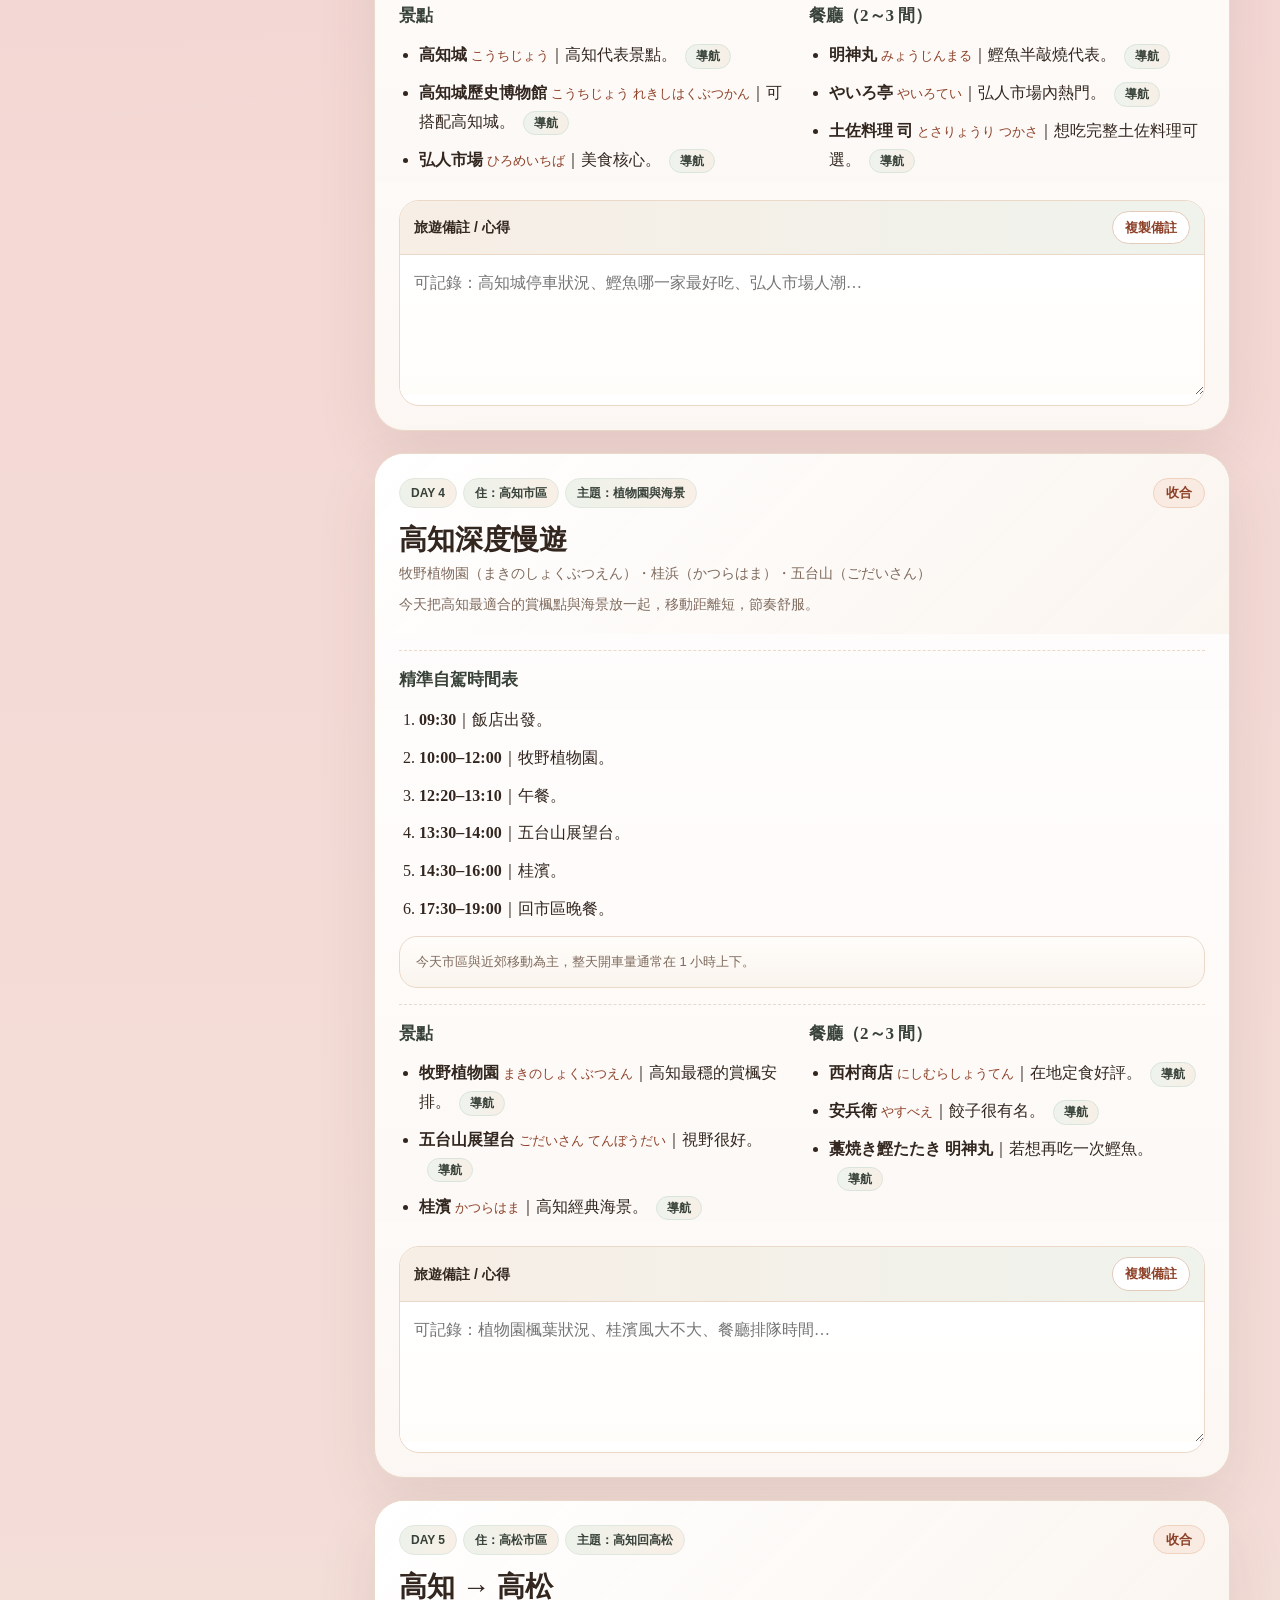
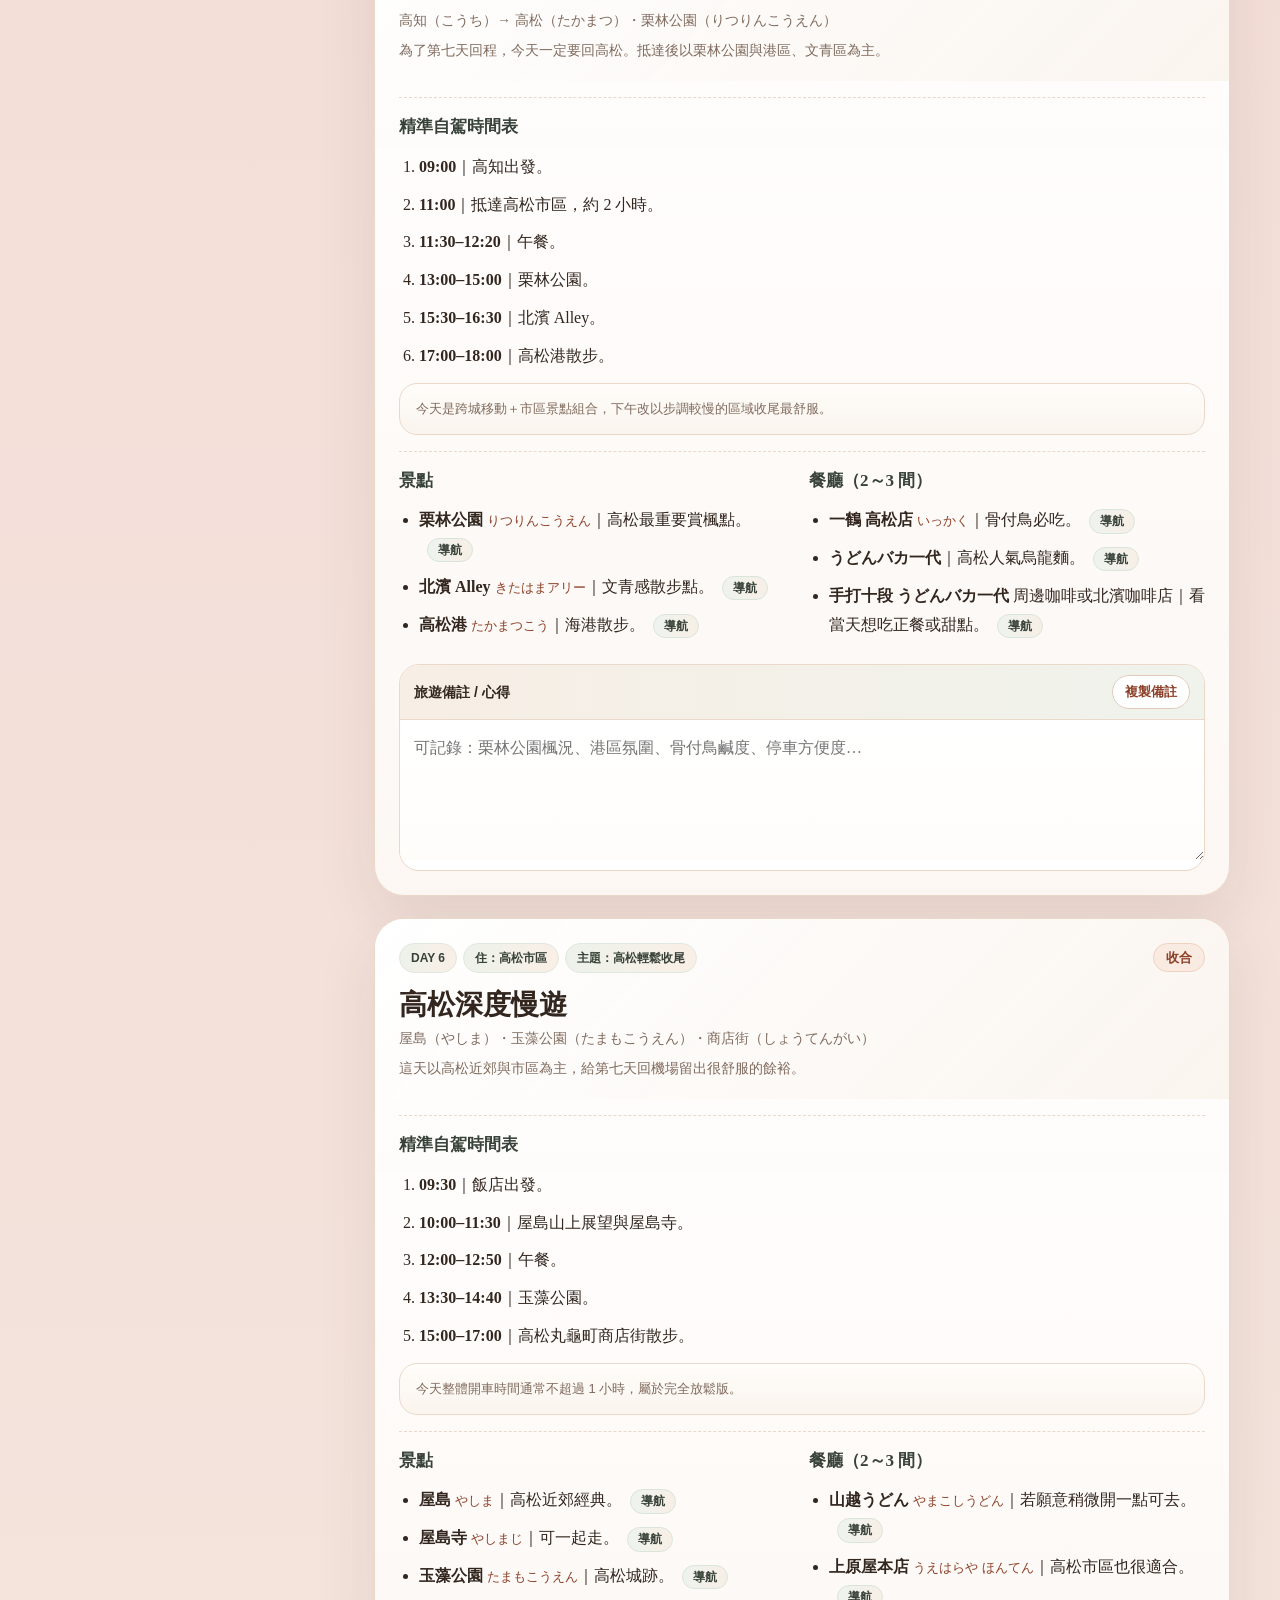
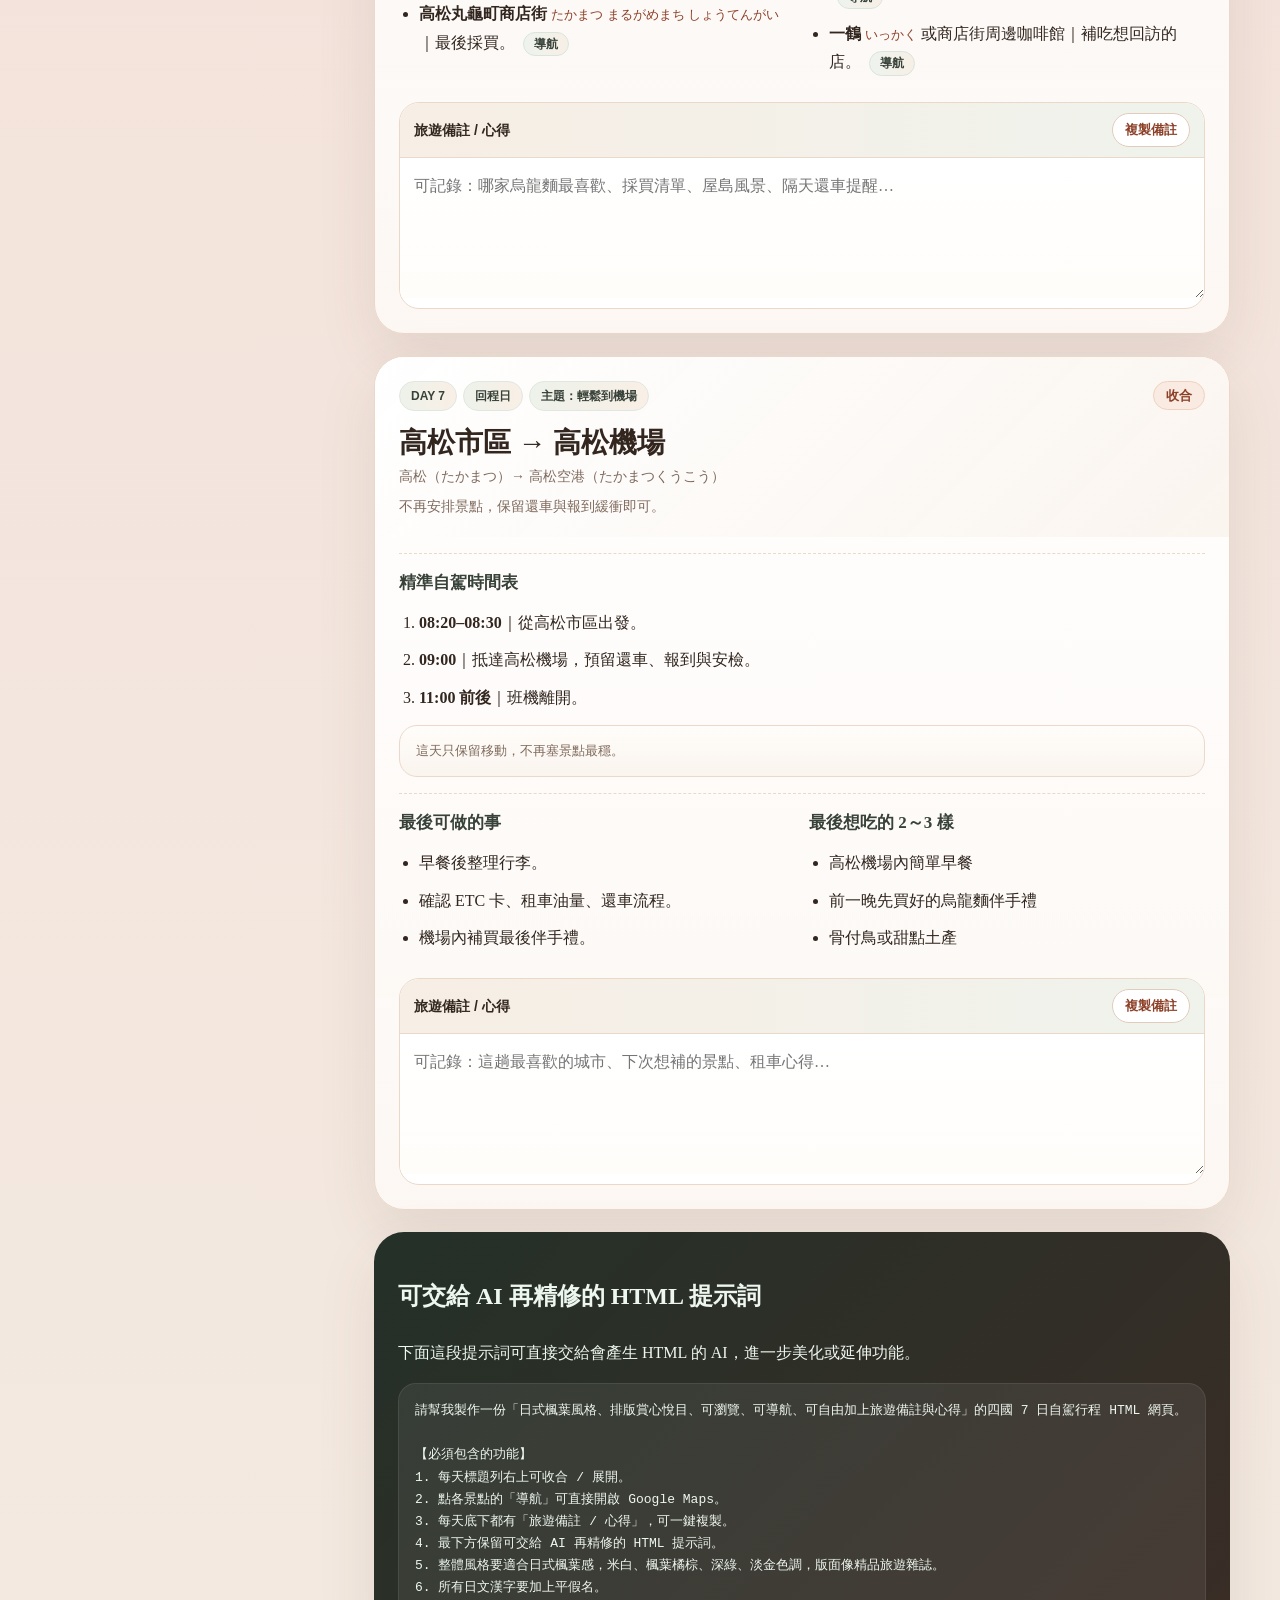
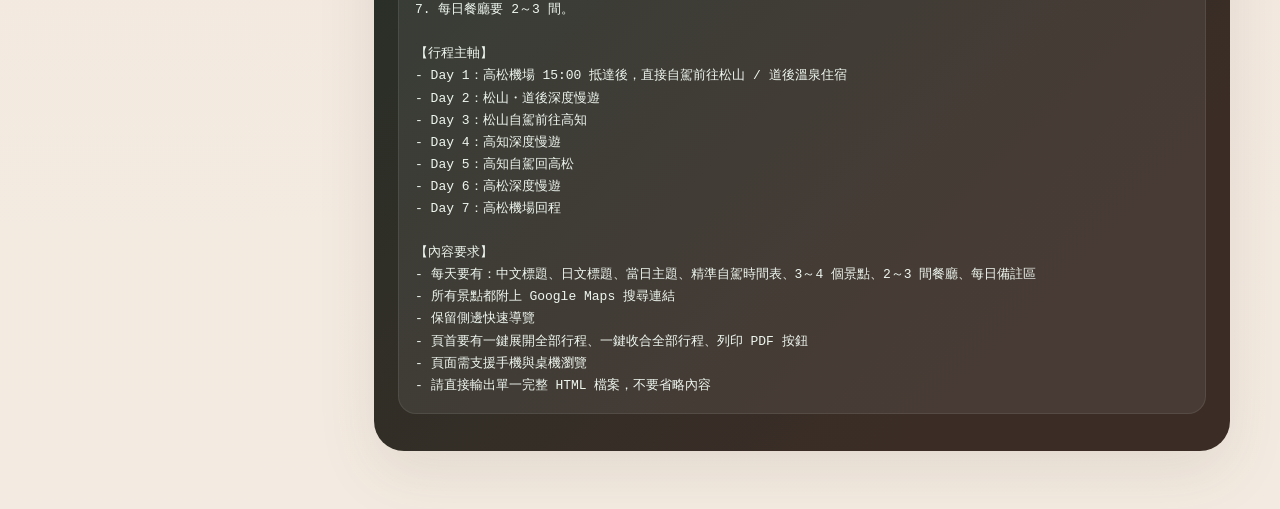
==== commit f12bf217: "Update shikoku.html" ====
--- a/shikoku.html
+++ b/shikoku.html
@@ -6,7 +6,7 @@
   <title>四國 7 日自駕秋旅手冊｜高松・道後・高知</title>
   <style>
     :root {
-      --bg1: #fbf6ef;
+      --bg1: #f4cccc;
       --bg2: #f3ebe1;
       --paper: rgba(255,255,255,0.94);
       --card: rgba(255,255,255,0.96);
@@ -611,4 +611,4 @@
     }
   </script>
 </body>
-</html>+</html>
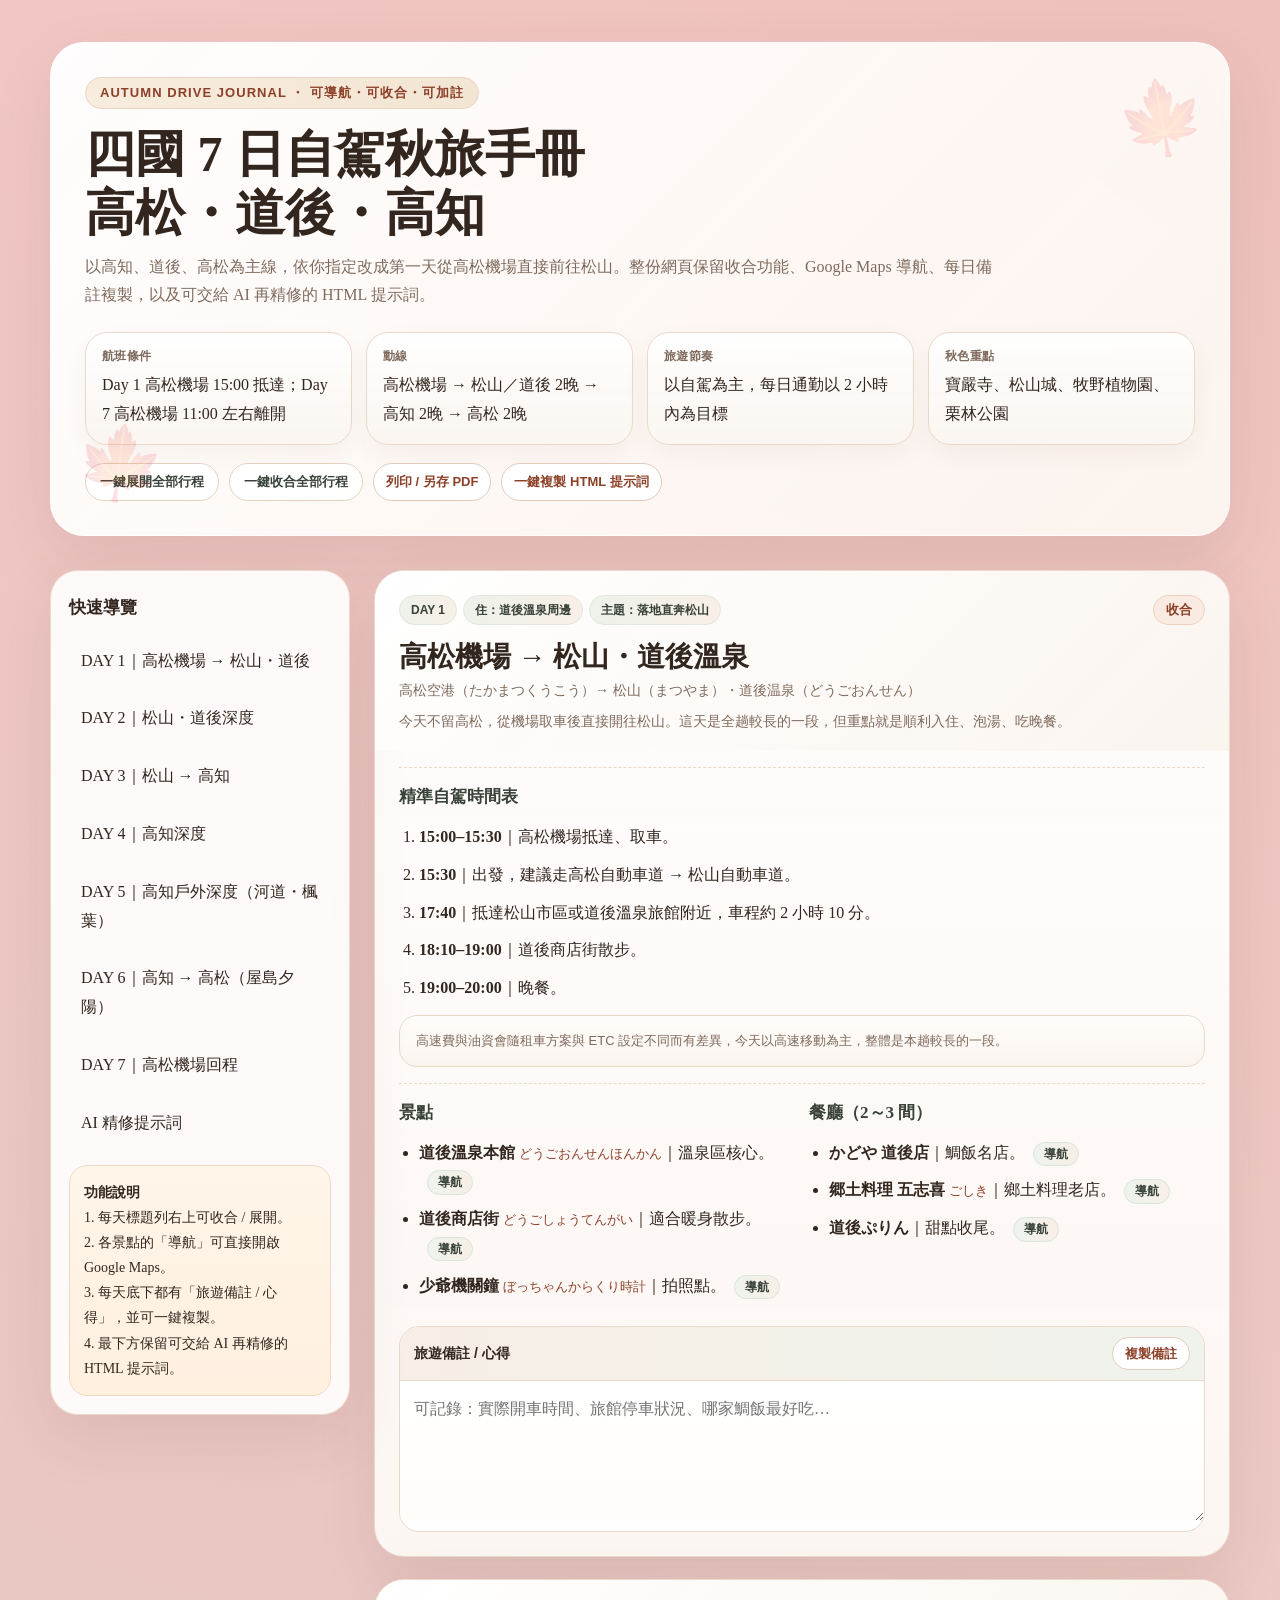
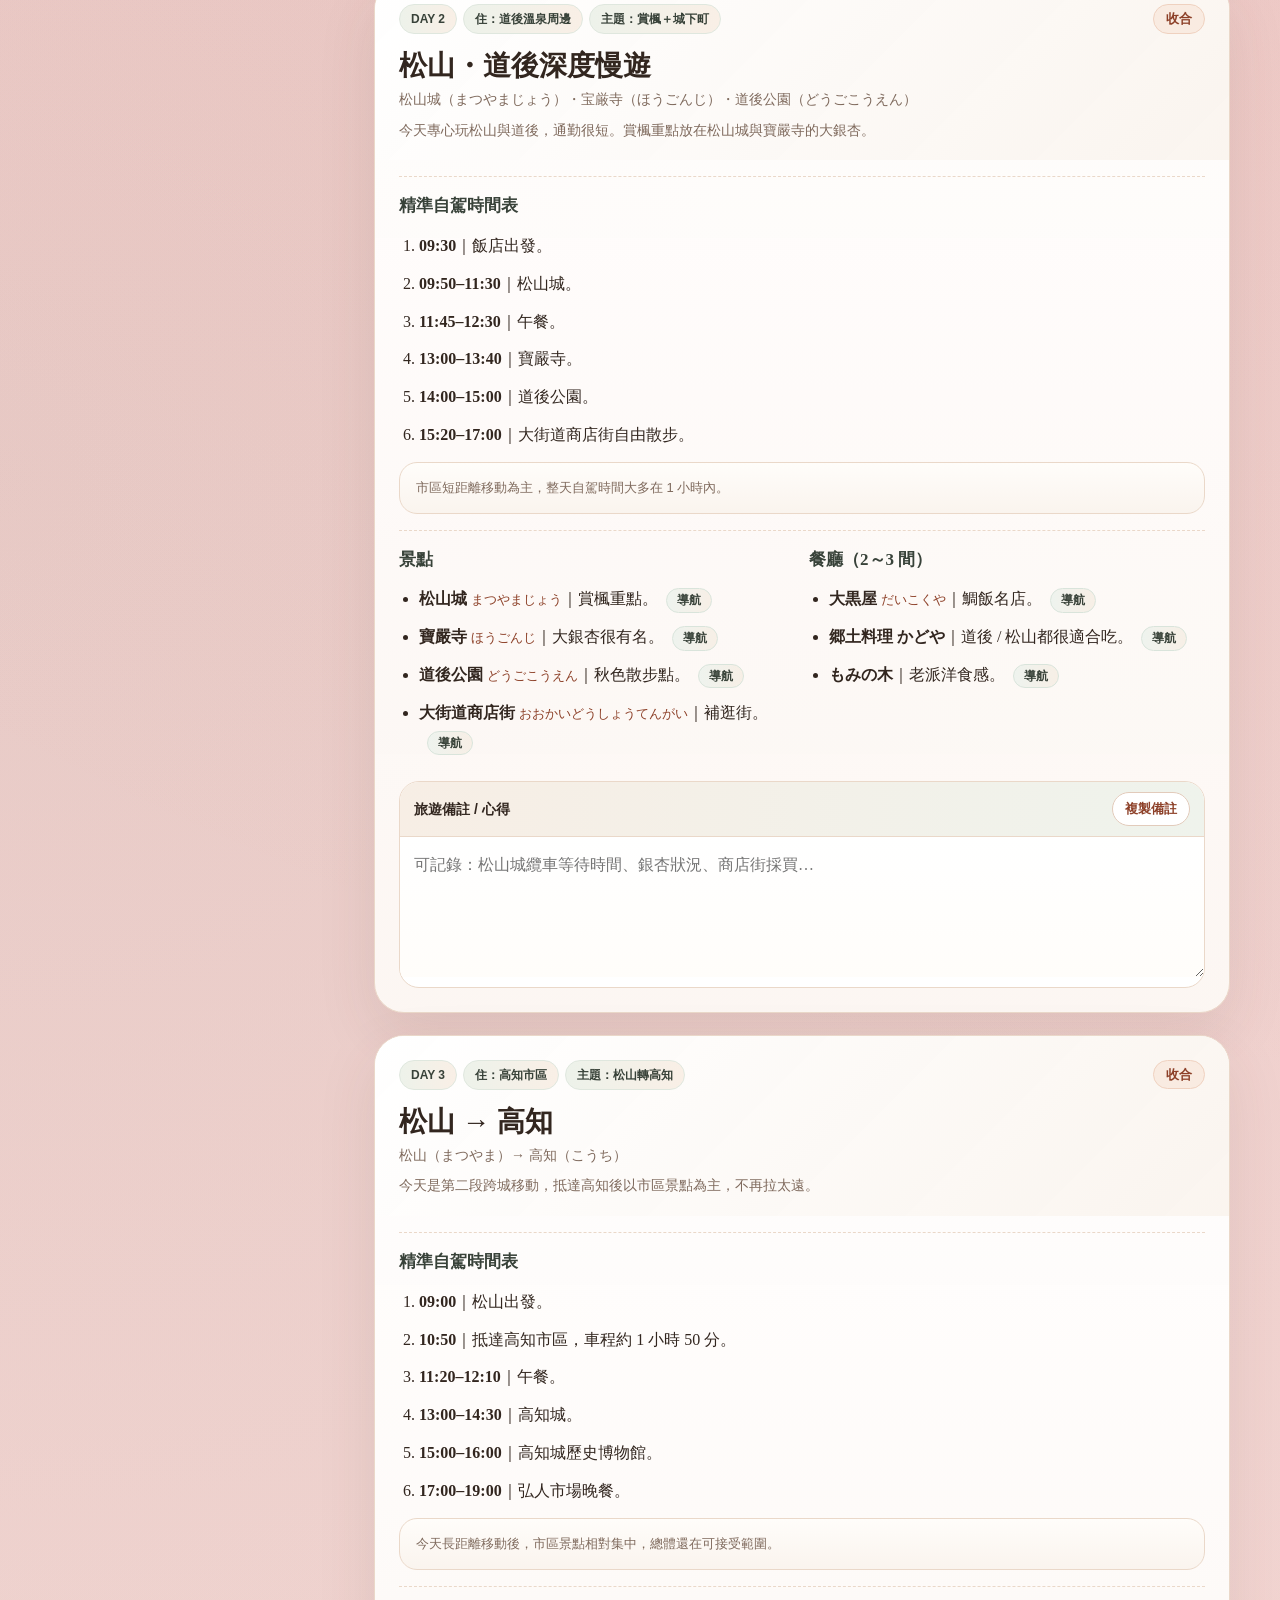
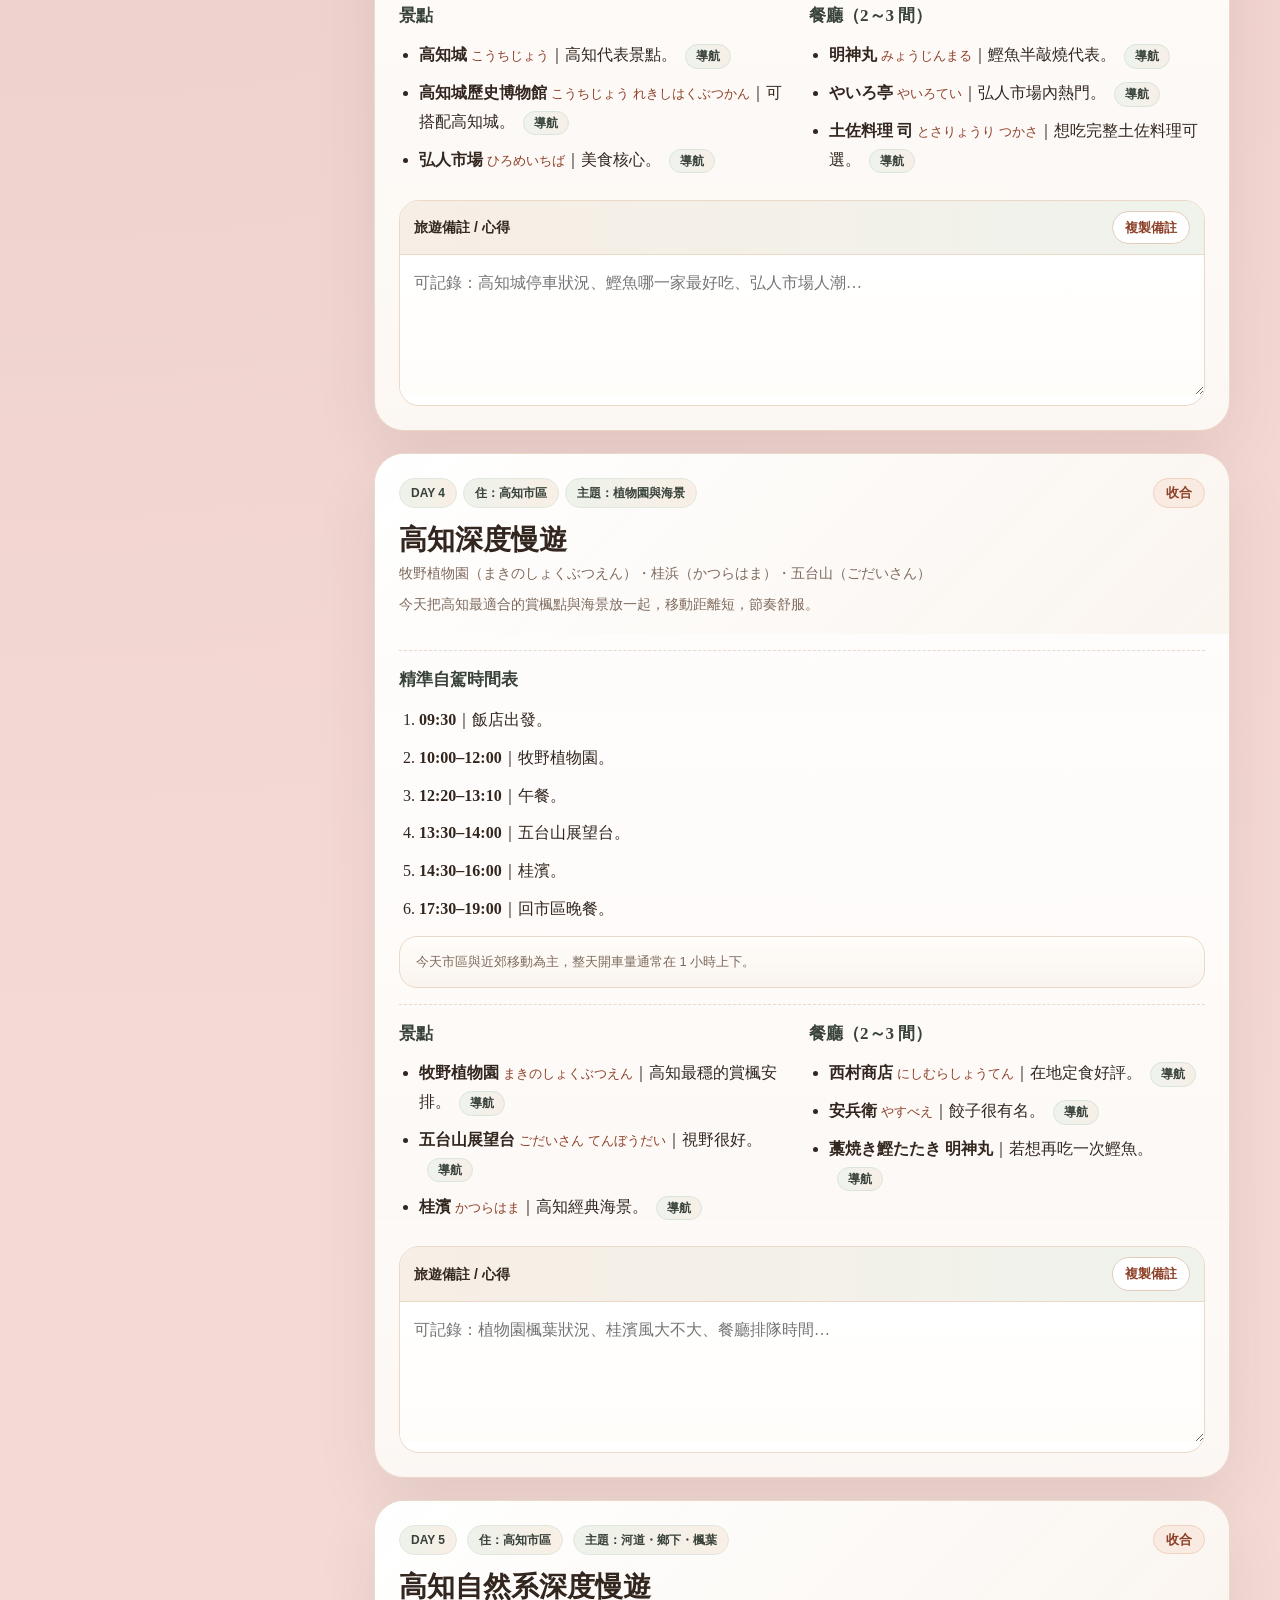
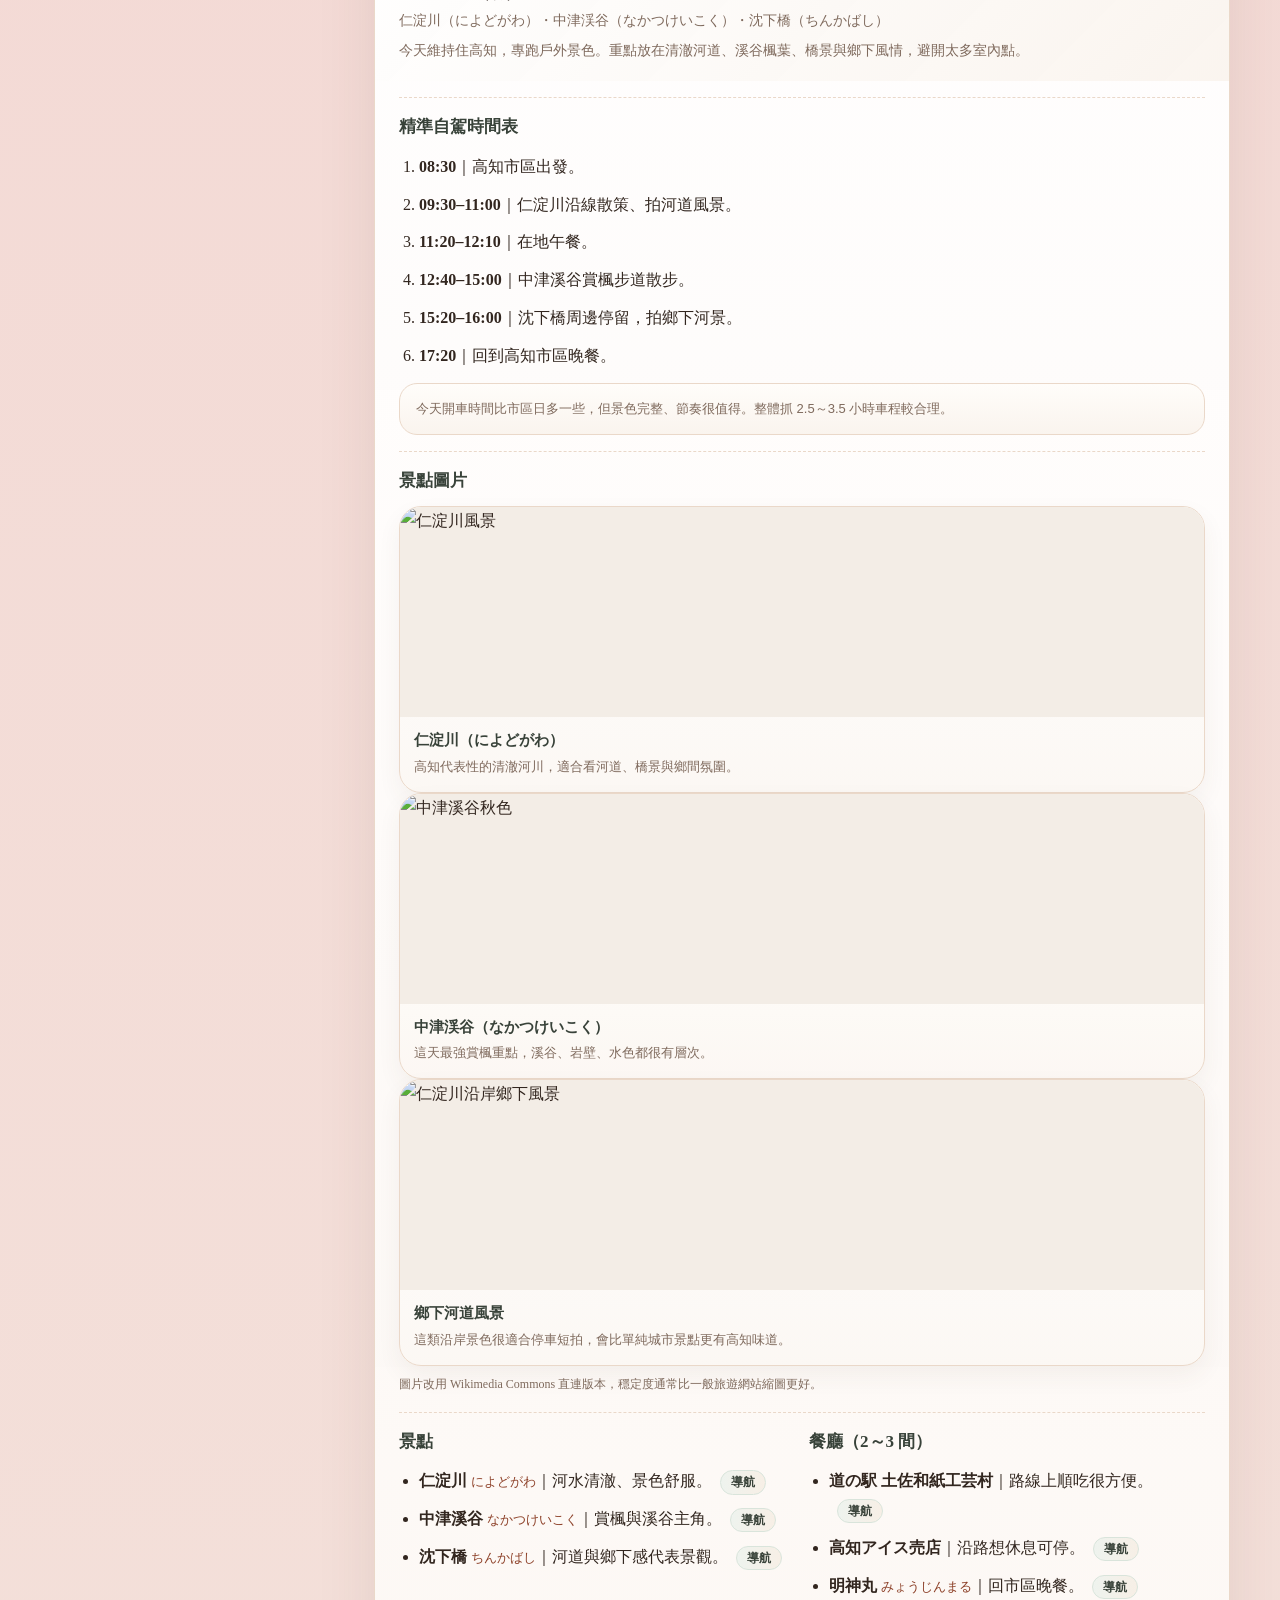
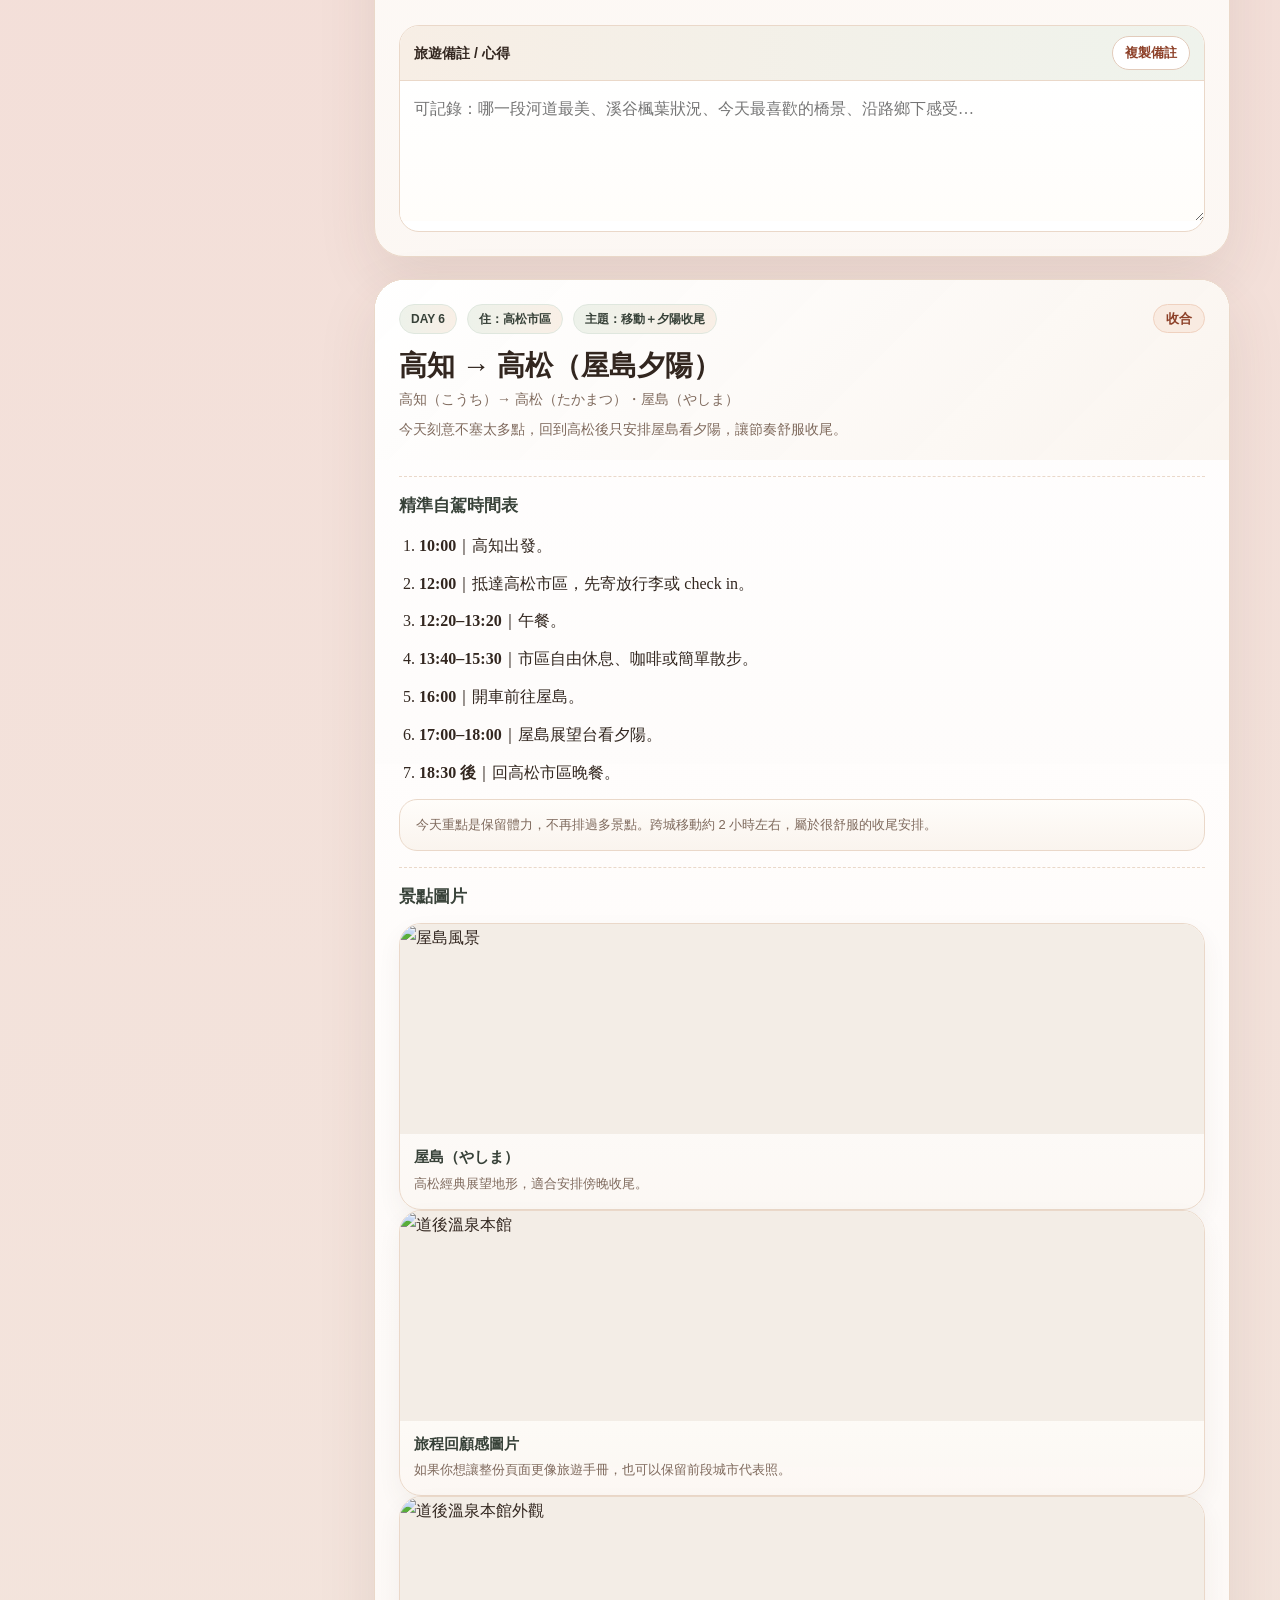
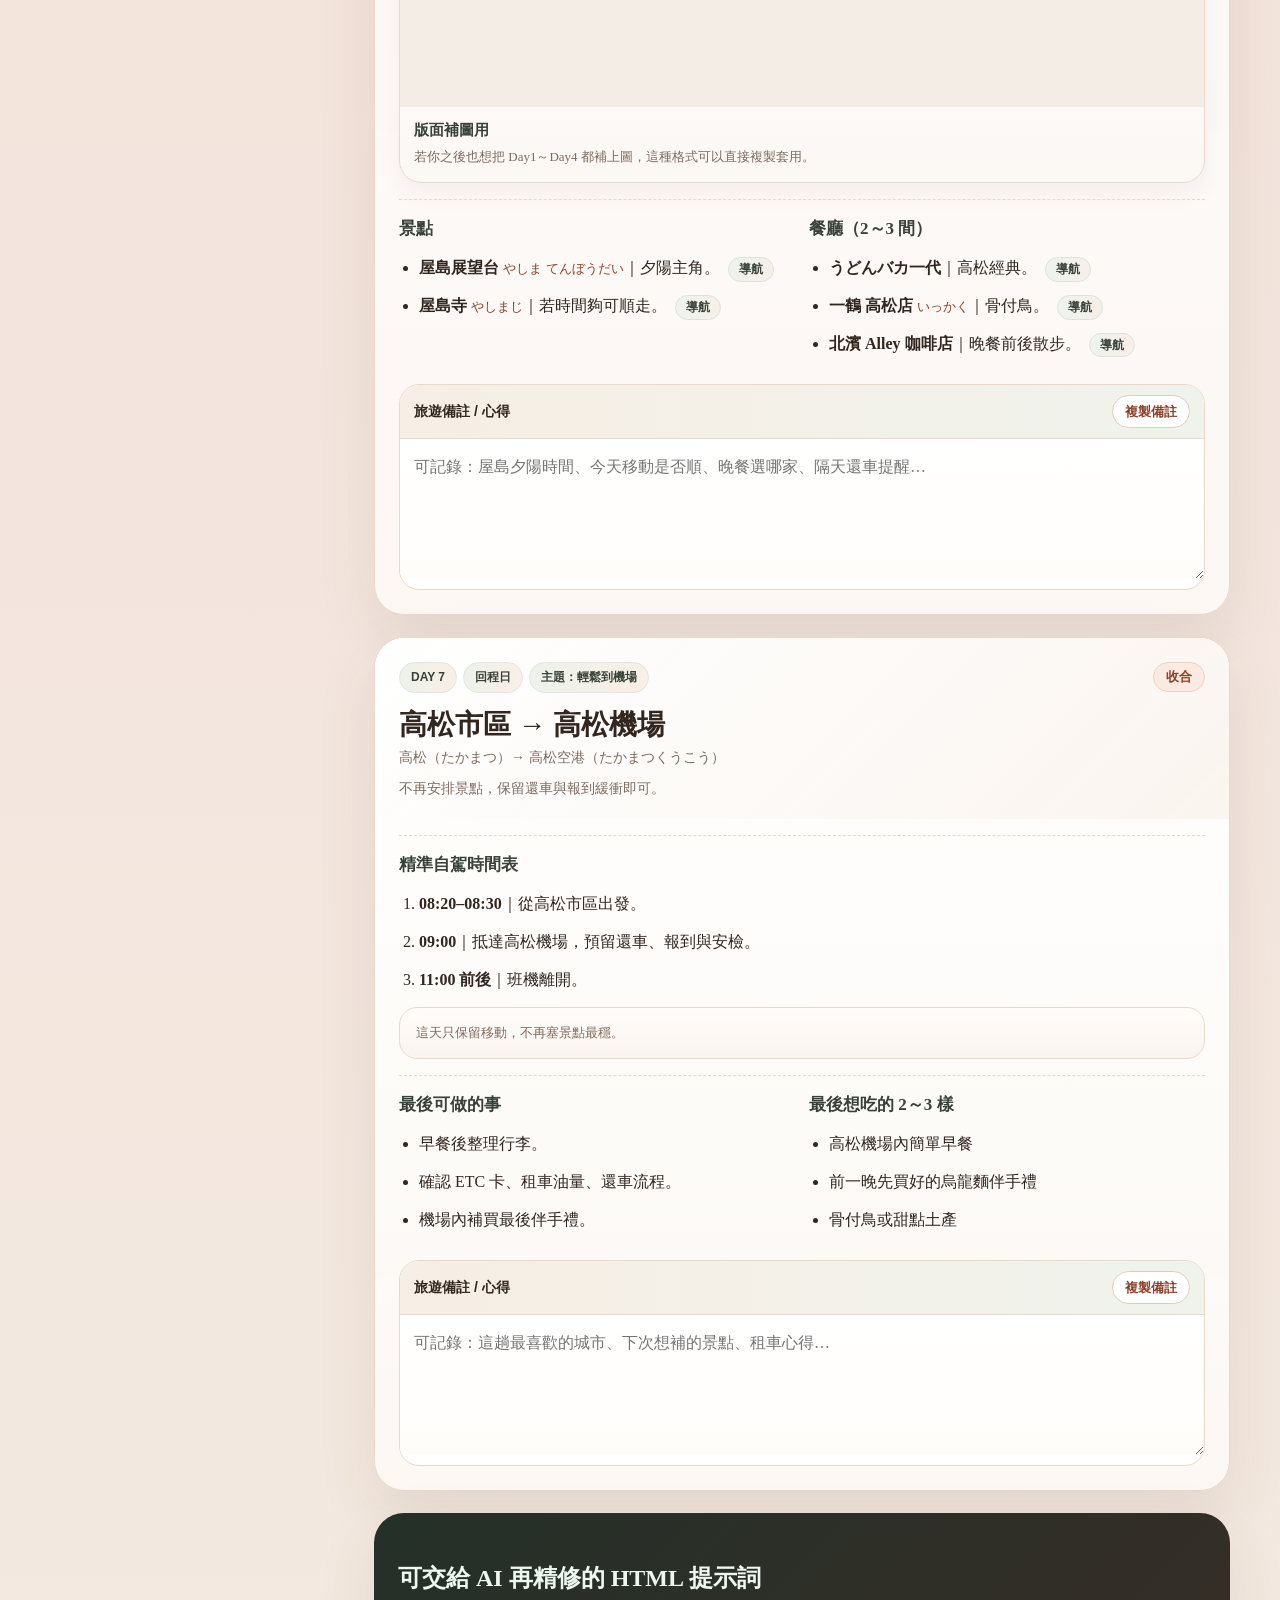
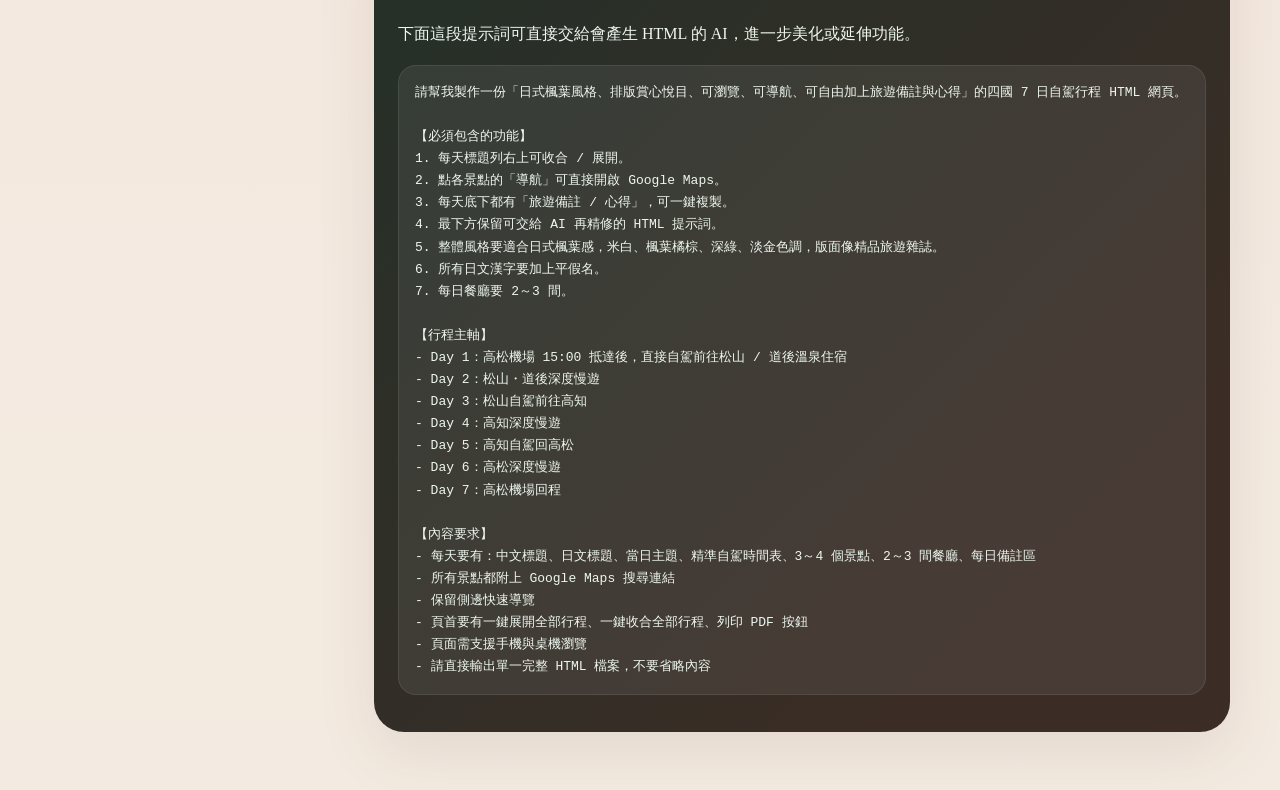
==== commit 65b3c7c9: "Update shikoku.html" ====
--- a/shikoku.html
+++ b/shikoku.html
@@ -183,6 +183,64 @@
       .meta { padding-right: 0; }
       summary.head::after { position: static; display:inline-block; margin-top: 12px; }
     }
+    <style>
+  .spot-grid {
+    display: grid;
+    grid-template-columns: repeat(3, minmax(0,1fr));
+    gap: 14px;
+    margin-top: 14px;
+  }
+
+  .spot-card {
+    background: linear-gradient(180deg, rgba(255,255,255,.98), rgba(252,248,244,.96));
+    border: 1px solid var(--line);
+    border-radius: 22px;
+    overflow: hidden;
+    box-shadow: 0 10px 24px rgba(92,63,45,0.06);
+  }
+
+  .spot-card img {
+    display: block;
+    width: 100%;
+    height: 210px;
+    object-fit: cover;
+    background: #f3ede6;
+  }
+
+  .spot-card-body {
+    padding: 12px 14px 14px;
+  }
+
+  .spot-card h5 {
+    margin: 0 0 4px;
+    font-size: 15px;
+    line-height: 1.5;
+    color: var(--green-deep);
+  }
+
+  .spot-card p {
+    margin: 0;
+    font-size: 13px;
+    line-height: 1.7;
+    color: var(--muted);
+  }
+
+  .img-note {
+    margin-top: 8px;
+    font-size: 12px;
+    color: var(--muted);
+  }
+
+  @media (max-width: 960px) {
+    .spot-grid {
+      grid-template-columns: 1fr;
+    }
+
+    .spot-card img {
+      height: 220px;
+    }
+  }
+</style>
   </style>
 </head>
 <body>
@@ -214,8 +272,8 @@
         <a href="#day2">DAY 2｜松山・道後深度</a>
         <a href="#day3">DAY 3｜松山 → 高知</a>
         <a href="#day4">DAY 4｜高知深度</a>
-        <a href="#day5">DAY 5｜高知 → 高松</a>
-        <a href="#day6">DAY 6｜高松深度</a>
+<a href="#day5">DAY 5｜高知戶外深度（河道・楓葉）</a>
+<a href="#day6">DAY 6｜高知 → 高松（屋島夕陽）</a>
         <a href="#day7">DAY 7｜高松機場回程</a>
         <a href="#prompt">AI 精修提示詞</a>
       </nav>
@@ -410,94 +468,199 @@
       </details>
 
       <details id="day5" class="day" open>
-        <summary class="head">
-          <div class="badges"><span class="badge">DAY 5</span><span class="badge">住：高松市區</span><span class="badge">主題：高知回高松</span></div>
-          <h2 class="title">高知 → 高松</h2>
-          <div class="subtitle">高知（こうち）→ 高松（たかまつ）・栗林公園（りつりんこうえん）</div>
-          <div class="meta">為了第七天回程，今天一定要回高松。抵達後以栗林公園與港區、文青區為主。</div>
-        </summary>
-        <div class="body">
-          <div class="section">
-            <h4>精準自駕時間表</h4>
-            <ol class="timeline">
-              <li><strong>09:00</strong>｜高知出發。</li>
-              <li><strong>11:00</strong>｜抵達高松市區，約 2 小時。</li>
-              <li><strong>11:30–12:20</strong>｜午餐。</li>
-              <li><strong>13:00–15:00</strong>｜栗林公園。</li>
-              <li><strong>15:30–16:30</strong>｜北濱 Alley。</li>
-              <li><strong>17:00–18:00</strong>｜高松港散步。</li>
-            </ol>
-            <div class="cost">今天是跨城移動＋市區景點組合，下午改以步調較慢的區域收尾最舒服。</div>
-          </div>
-          <div class="section grid2">
-            <div>
-              <h4>景點</h4>
-              <ul class="list">
-                <li><strong>栗林公園</strong><span class="jp">りつりんこうえん</span>｜高松最重要賞楓點。<a class="navbtn" target="_blank" href="https://maps.google.com/?q=栗林公園">導航</a></li>
-                <li><strong>北濱 Alley</strong><span class="jp">きたはまアリー</span>｜文青感散步點。<a class="navbtn" target="_blank" href="https://maps.google.com/?q=北浜Alley">導航</a></li>
-                <li><strong>高松港</strong><span class="jp">たかまつこう</span>｜海港散步。<a class="navbtn" target="_blank" href="https://maps.google.com/?q=高松港">導航</a></li>
-              </ul>
-            </div>
-            <div>
-              <h4>餐廳（2～3 間）</h4>
-              <ul class="list">
-                <li><strong>一鶴 高松店</strong><span class="jp">いっかく</span>｜骨付鳥必吃。<a class="navbtn" target="_blank" href="https://maps.google.com/?q=一鶴+高松">導航</a></li>
-                <li><strong>うどんバカ一代</strong>｜高松人氣烏龍麵。<a class="navbtn" target="_blank" href="https://maps.google.com/?q=うどんバカ一代">導航</a></li>
-                <li><strong>手打十段 うどんバカ一代</strong> 周邊咖啡或北濱咖啡店｜看當天想吃正餐或甜點。<a class="navbtn" target="_blank" href="https://maps.google.com/?q=北浜+カフェ+高松">導航</a></li>
-              </ul>
-            </div>
-          </div>
-          <div class="notes">
-            <div class="notes-top"><span>旅遊備註 / 心得</span><button class="copy-btn" onclick="copyNote('note5', this)">複製備註</button></div>
-            <textarea id="note5" placeholder="可記錄：栗林公園楓況、港區氛圍、骨付鳥鹹度、停車方便度…"></textarea>
-          </div>
-        </div>
-      </details>
+  <summary class="head">
+    <div class="badges">
+      <span class="badge">DAY 5</span>
+      <span class="badge">住：高知市區</span>
+      <span class="badge">主題：河道・鄉下・楓葉</span>
+    </div>
+    <h2 class="title">高知自然系深度慢遊</h2>
+    <div class="subtitle">仁淀川（によどがわ）・中津渓谷（なかつけいこく）・沈下橋（ちんかばし）</div>
+    <div class="meta">今天維持住高知，專跑戶外景色。重點放在清澈河道、溪谷楓葉、橋景與鄉下風情，避開太多室內點。</div>
+  </summary>
+
+  <div class="body">
+    <div class="section">
+      <h4>精準自駕時間表</h4>
+      <ol class="timeline">
+        <li><strong>08:30</strong>｜高知市區出發。</li>
+        <li><strong>09:30–11:00</strong>｜仁淀川沿線散策、拍河道風景。</li>
+        <li><strong>11:20–12:10</strong>｜在地午餐。</li>
+        <li><strong>12:40–15:00</strong>｜中津溪谷賞楓步道散步。</li>
+        <li><strong>15:20–16:00</strong>｜沈下橋周邊停留，拍鄉下河景。</li>
+        <li><strong>17:20</strong>｜回到高知市區晚餐。</li>
+      </ol>
+      <div class="cost">今天開車時間比市區日多一些，但景色完整、節奏很值得。整體抓 2.5～3.5 小時車程較合理。</div>
+    </div>
+
+    <div class="section">
+      <h4>景點圖片</h4>
+      <div class="spot-grid">
+        <div class="spot-card">
+          <img
+            src="https://commons.wikimedia.org/wiki/Special:FilePath/%E4%BB%81%E6%B7%80%E5%B7%9D%E5%A4%A7%E6%A9%8B%20-%20panoramio.jpg"
+            alt="仁淀川風景"
+            loading="lazy"
+            referrerpolicy="no-referrer"
+          />
+          <div class="spot-card-body">
+            <h5>仁淀川（によどがわ）</h5>
+            <p>高知代表性的清澈河川，適合看河道、橋景與鄉間氛圍。</p>
+          </div>
+        </div>
+
+        <div class="spot-card">
+          <img
+            src="https://commons.wikimedia.org/wiki/Special:FilePath/%E7%A7%8B%E3%81%AE%E4%B8%AD%E6%B4%A5%E6%B8%93%E8%B0%B7%20%28Nakatsu%20Gorge%20in%20autumn%29%2023%20Nov%2C%202014%20-%20panoramio.jpg"
+            alt="中津溪谷秋色"
+            loading="lazy"
+            referrerpolicy="no-referrer"
+          />
+          <div class="spot-card-body">
+            <h5>中津渓谷（なかつけいこく）</h5>
+            <p>這天最強賞楓重點，溪谷、岩壁、水色都很有層次。</p>
+          </div>
+        </div>
+
+        <div class="spot-card">
+          <img
+            src="https://commons.wikimedia.org/wiki/Special:FilePath/%E4%BB%81%E6%B7%80%E5%B7%9D%E5%A0%A4%E9%98%B2%20-%20panoramio%20%281%29.jpg"
+            alt="仁淀川沿岸鄉下風景"
+            loading="lazy"
+            referrerpolicy="no-referrer"
+          />
+          <div class="spot-card-body">
+            <h5>鄉下河道風景</h5>
+            <p>這類沿岸景色很適合停車短拍，會比單純城市景點更有高知味道。</p>
+          </div>
+        </div>
+      </div>
+      <div class="img-note">圖片改用 Wikimedia Commons 直連版本，穩定度通常比一般旅遊網站縮圖更好。</div>
+    </div>
+
+    <div class="section grid2">
+      <div>
+        <h4>景點</h4>
+        <ul class="list">
+          <li><strong>仁淀川</strong><span class="jp">によどがわ</span>｜河水清澈、景色舒服。<a class="navbtn" target="_blank" href="https://maps.google.com/?q=仁淀川">導航</a></li>
+          <li><strong>中津溪谷</strong><span class="jp">なかつけいこく</span>｜賞楓與溪谷主角。<a class="navbtn" target="_blank" href="https://maps.google.com/?q=中津渓谷">導航</a></li>
+          <li><strong>沈下橋</strong><span class="jp">ちんかばし</span>｜河道與鄉下感代表景觀。<a class="navbtn" target="_blank" href="https://maps.google.com/?q=高知 沈下橋">導航</a></li>
+        </ul>
+      </div>
+
+      <div>
+        <h4>餐廳（2～3 間）</h4>
+        <ul class="list">
+          <li><strong>道の駅 土佐和紙工芸村</strong>｜路線上順吃很方便。<a class="navbtn" target="_blank" href="https://maps.google.com/?q=道の駅 土佐和紙工芸村">導航</a></li>
+          <li><strong>高知アイス売店</strong>｜沿路想休息可停。<a class="navbtn" target="_blank" href="https://maps.google.com/?q=高知アイス売店 仁淀川">導航</a></li>
+          <li><strong>明神丸</strong><span class="jp">みょうじんまる</span>｜回市區晚餐。<a class="navbtn" target="_blank" href="https://maps.google.com/?q=明神丸+高知">導航</a></li>
+        </ul>
+      </div>
+    </div>
+
+    <div class="notes">
+      <div class="notes-top"><span>旅遊備註 / 心得</span><button class="copy-btn" onclick="copyNote('note5', this)">複製備註</button></div>
+      <textarea id="note5" placeholder="可記錄：哪一段河道最美、溪谷楓葉狀況、今天最喜歡的橋景、沿路鄉下感受…"></textarea>
+    </div>
+  </div>
+</details>
 
       <details id="day6" class="day" open>
-        <summary class="head">
-          <div class="badges"><span class="badge">DAY 6</span><span class="badge">住：高松市區</span><span class="badge">主題：高松輕鬆收尾</span></div>
-          <h2 class="title">高松深度慢遊</h2>
-          <div class="subtitle">屋島（やしま）・玉藻公園（たまもこうえん）・商店街（しょうてんがい）</div>
-          <div class="meta">這天以高松近郊與市區為主，給第七天回機場留出很舒服的餘裕。</div>
-        </summary>
-        <div class="body">
-          <div class="section">
-            <h4>精準自駕時間表</h4>
-            <ol class="timeline">
-              <li><strong>09:30</strong>｜飯店出發。</li>
-              <li><strong>10:00–11:30</strong>｜屋島山上展望與屋島寺。</li>
-              <li><strong>12:00–12:50</strong>｜午餐。</li>
-              <li><strong>13:30–14:40</strong>｜玉藻公園。</li>
-              <li><strong>15:00–17:00</strong>｜高松丸龜町商店街散步。</li>
-            </ol>
-            <div class="cost">今天整體開車時間通常不超過 1 小時，屬於完全放鬆版。</div>
-          </div>
-          <div class="section grid2">
-            <div>
-              <h4>景點</h4>
-              <ul class="list">
-                <li><strong>屋島</strong><span class="jp">やしま</span>｜高松近郊經典。<a class="navbtn" target="_blank" href="https://maps.google.com/?q=屋島">導航</a></li>
-                <li><strong>屋島寺</strong><span class="jp">やしまじ</span>｜可一起走。<a class="navbtn" target="_blank" href="https://maps.google.com/?q=屋島寺">導航</a></li>
-                <li><strong>玉藻公園</strong><span class="jp">たまもこうえん</span>｜高松城跡。<a class="navbtn" target="_blank" href="https://maps.google.com/?q=玉藻公園">導航</a></li>
-                <li><strong>高松丸龜町商店街</strong><span class="jp">たかまつ まるがめまち しょうてんがい</span>｜最後採買。<a class="navbtn" target="_blank" href="https://maps.google.com/?q=高松丸亀町商店街">導航</a></li>
-              </ul>
-            </div>
-            <div>
-              <h4>餐廳（2～3 間）</h4>
-              <ul class="list">
-                <li><strong>山越うどん</strong><span class="jp">やまこしうどん</span>｜若願意稍微開一點可去。<a class="navbtn" target="_blank" href="https://maps.google.com/?q=山越うどん">導航</a></li>
-                <li><strong>上原屋本店</strong><span class="jp">うえはらや ほんてん</span>｜高松市區也很適合。<a class="navbtn" target="_blank" href="https://maps.google.com/?q=上原屋本店">導航</a></li>
-                <li><strong>一鶴</strong><span class="jp">いっかく</span> 或商店街周邊咖啡館｜補吃想回訪的店。<a class="navbtn" target="_blank" href="https://maps.google.com/?q=一鶴+高松">導航</a></li>
-              </ul>
-            </div>
-          </div>
-          <div class="notes">
-            <div class="notes-top"><span>旅遊備註 / 心得</span><button class="copy-btn" onclick="copyNote('note6', this)">複製備註</button></div>
-            <textarea id="note6" placeholder="可記錄：哪家烏龍麵最喜歡、採買清單、屋島風景、隔天還車提醒…"></textarea>
-          </div>
-        </div>
-      </details>
+  <summary class="head">
+    <div class="badges">
+      <span class="badge">DAY 6</span>
+      <span class="badge">住：高松市區</span>
+      <span class="badge">主題：移動＋夕陽收尾</span>
+    </div>
+    <h2 class="title">高知 → 高松（屋島夕陽）</h2>
+    <div class="subtitle">高知（こうち）→ 高松（たかまつ）・屋島（やしま）</div>
+    <div class="meta">今天刻意不塞太多點，回到高松後只安排屋島看夕陽，讓節奏舒服收尾。</div>
+  </summary>
+
+  <div class="body">
+    <div class="section">
+      <h4>精準自駕時間表</h4>
+      <ol class="timeline">
+        <li><strong>10:00</strong>｜高知出發。</li>
+        <li><strong>12:00</strong>｜抵達高松市區，先寄放行李或 check in。</li>
+        <li><strong>12:20–13:20</strong>｜午餐。</li>
+        <li><strong>13:40–15:30</strong>｜市區自由休息、咖啡或簡單散步。</li>
+        <li><strong>16:00</strong>｜開車前往屋島。</li>
+        <li><strong>17:00–18:00</strong>｜屋島展望台看夕陽。</li>
+        <li><strong>18:30 後</strong>｜回高松市區晚餐。</li>
+      </ol>
+      <div class="cost">今天重點是保留體力，不再排過多景點。跨城移動約 2 小時左右，屬於很舒服的收尾安排。</div>
+    </div>
+
+    <div class="section">
+      <h4>景點圖片</h4>
+      <div class="spot-grid">
+        <div class="spot-card">
+          <img
+            src="https://commons.wikimedia.org/wiki/Special:FilePath/Yashima02s3200.jpg"
+            alt="屋島風景"
+            loading="lazy"
+            referrerpolicy="no-referrer"
+          />
+          <div class="spot-card-body">
+            <h5>屋島（やしま）</h5>
+            <p>高松經典展望地形，適合安排傍晚收尾。</p>
+          </div>
+        </div>
+
+        <div class="spot-card">
+          <img
+            src="https://commons.wikimedia.org/wiki/Special:FilePath/%E9%81%93%E5%BE%8C%E6%B8%A9%E6%B3%89%E6%9C%AC%E9%A4%A8.jpg"
+            alt="道後溫泉本館"
+            loading="lazy"
+            referrerpolicy="no-referrer"
+          />
+          <div class="spot-card-body">
+            <h5>旅程回顧感圖片</h5>
+            <p>如果你想讓整份頁面更像旅遊手冊，也可以保留前段城市代表照。</p>
+          </div>
+        </div>
+
+        <div class="spot-card">
+          <img
+            src="https://commons.wikimedia.org/wiki/Special:FilePath/%E9%81%93%E5%BE%8C%E6%B8%A9%E6%B3%89%EF%BC%88%E6%9C%AC%E9%A4%A8%EF%BC%89.JPG"
+            alt="道後溫泉本館外觀"
+            loading="lazy"
+            referrerpolicy="no-referrer"
+          />
+          <div class="spot-card-body">
+            <h5>版面補圖用</h5>
+            <p>若你之後也想把 Day1～Day4 都補上圖，這種格式可以直接複製套用。</p>
+          </div>
+        </div>
+      </div>
+    </div>
+
+    <div class="section grid2">
+      <div>
+        <h4>景點</h4>
+        <ul class="list">
+          <li><strong>屋島展望台</strong><span class="jp">やしま てんぼうだい</span>｜夕陽主角。<a class="navbtn" target="_blank" href="https://maps.google.com/?q=屋島展望台">導航</a></li>
+          <li><strong>屋島寺</strong><span class="jp">やしまじ</span>｜若時間夠可順走。<a class="navbtn" target="_blank" href="https://maps.google.com/?q=屋島寺">導航</a></li>
+        </ul>
+      </div>
+
+      <div>
+        <h4>餐廳（2～3 間）</h4>
+        <ul class="list">
+          <li><strong>うどんバカ一代</strong>｜高松經典。<a class="navbtn" target="_blank" href="https://maps.google.com/?q=うどんバカ一代">導航</a></li>
+          <li><strong>一鶴 高松店</strong><span class="jp">いっかく</span>｜骨付鳥。<a class="navbtn" target="_blank" href="https://maps.google.com/?q=一鶴+高松">導航</a></li>
+          <li><strong>北濱 Alley 咖啡店</strong>｜晚餐前後散步。<a class="navbtn" target="_blank" href="https://maps.google.com/?q=北浜Alley">導航</a></li>
+        </ul>
+      </div>
+    </div>
+
+    <div class="notes">
+      <div class="notes-top"><span>旅遊備註 / 心得</span><button class="copy-btn" onclick="copyNote('note6', this)">複製備註</button></div>
+      <textarea id="note6" placeholder="可記錄：屋島夕陽時間、今天移動是否順、晚餐選哪家、隔天還車提醒…"></textarea>
+    </div>
+  </div>
+</details>
 
       <details id="day7" class="day" open>
         <summary class="head">
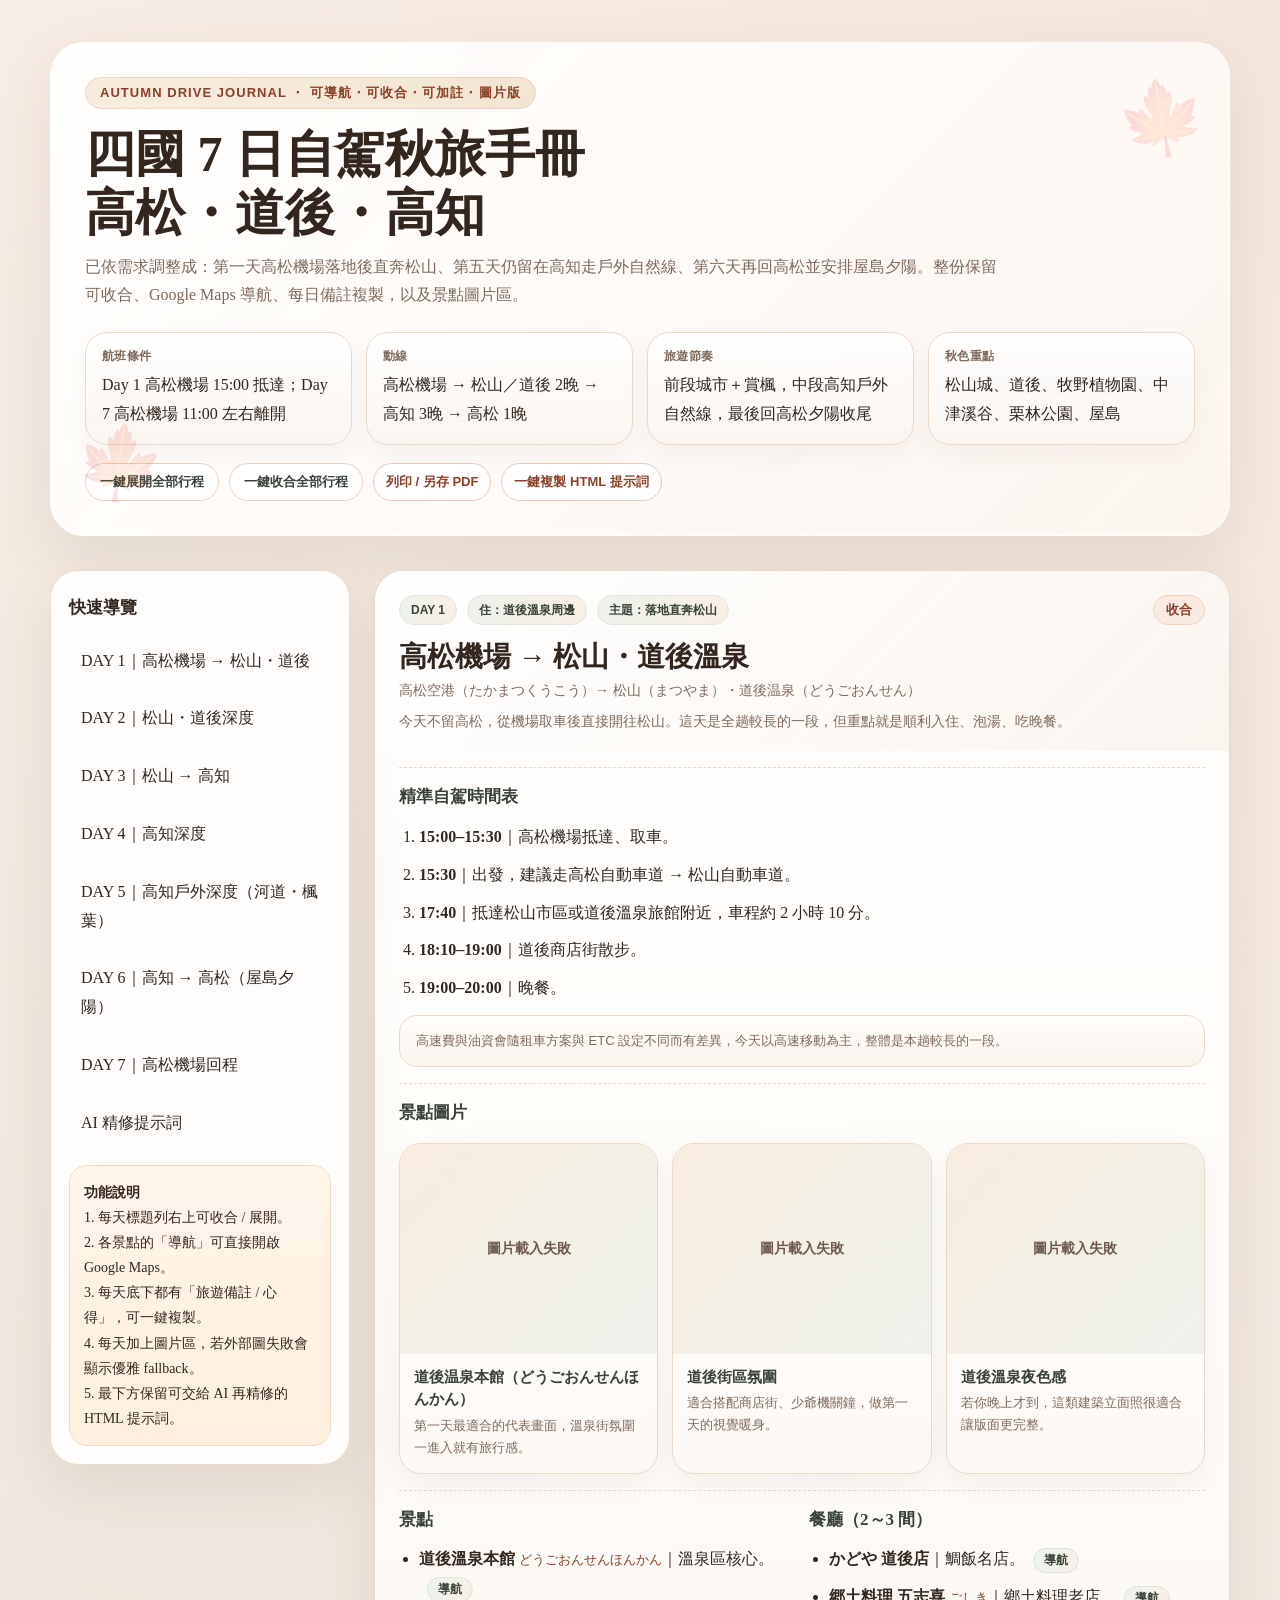
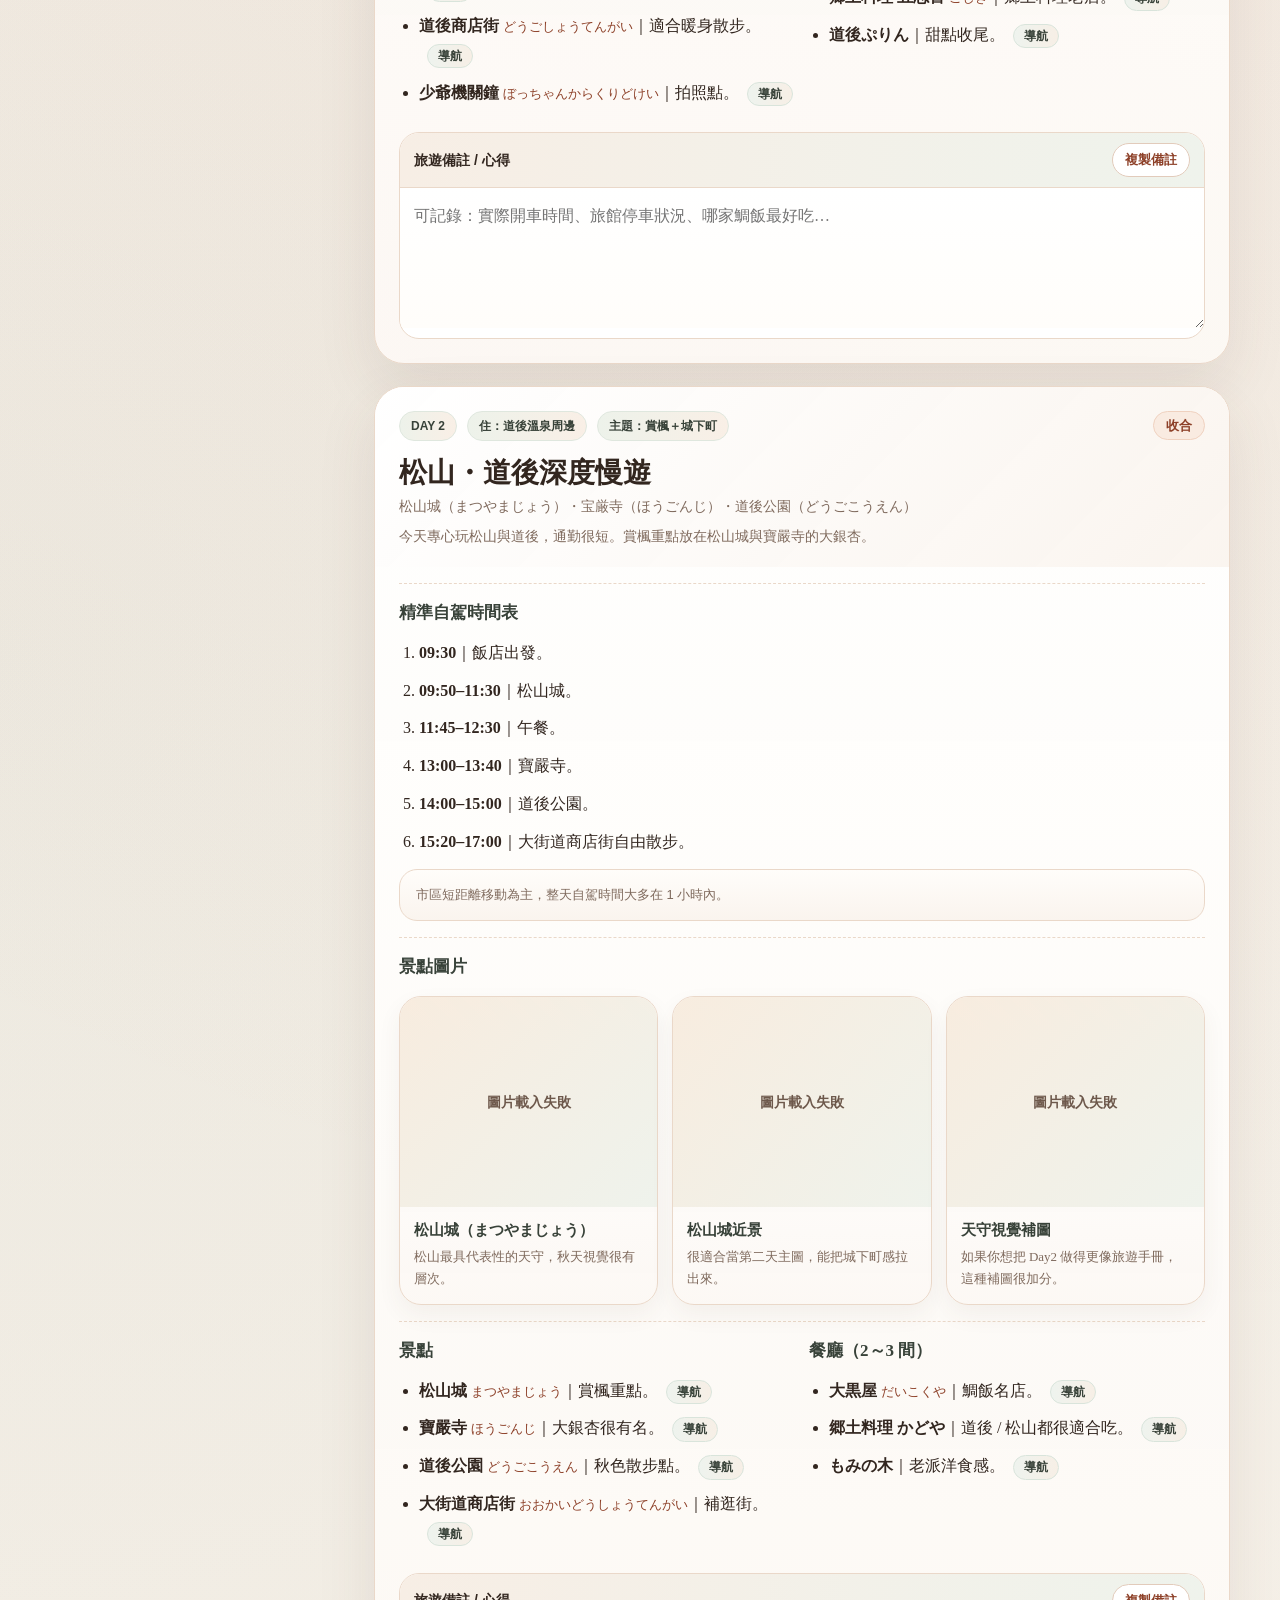
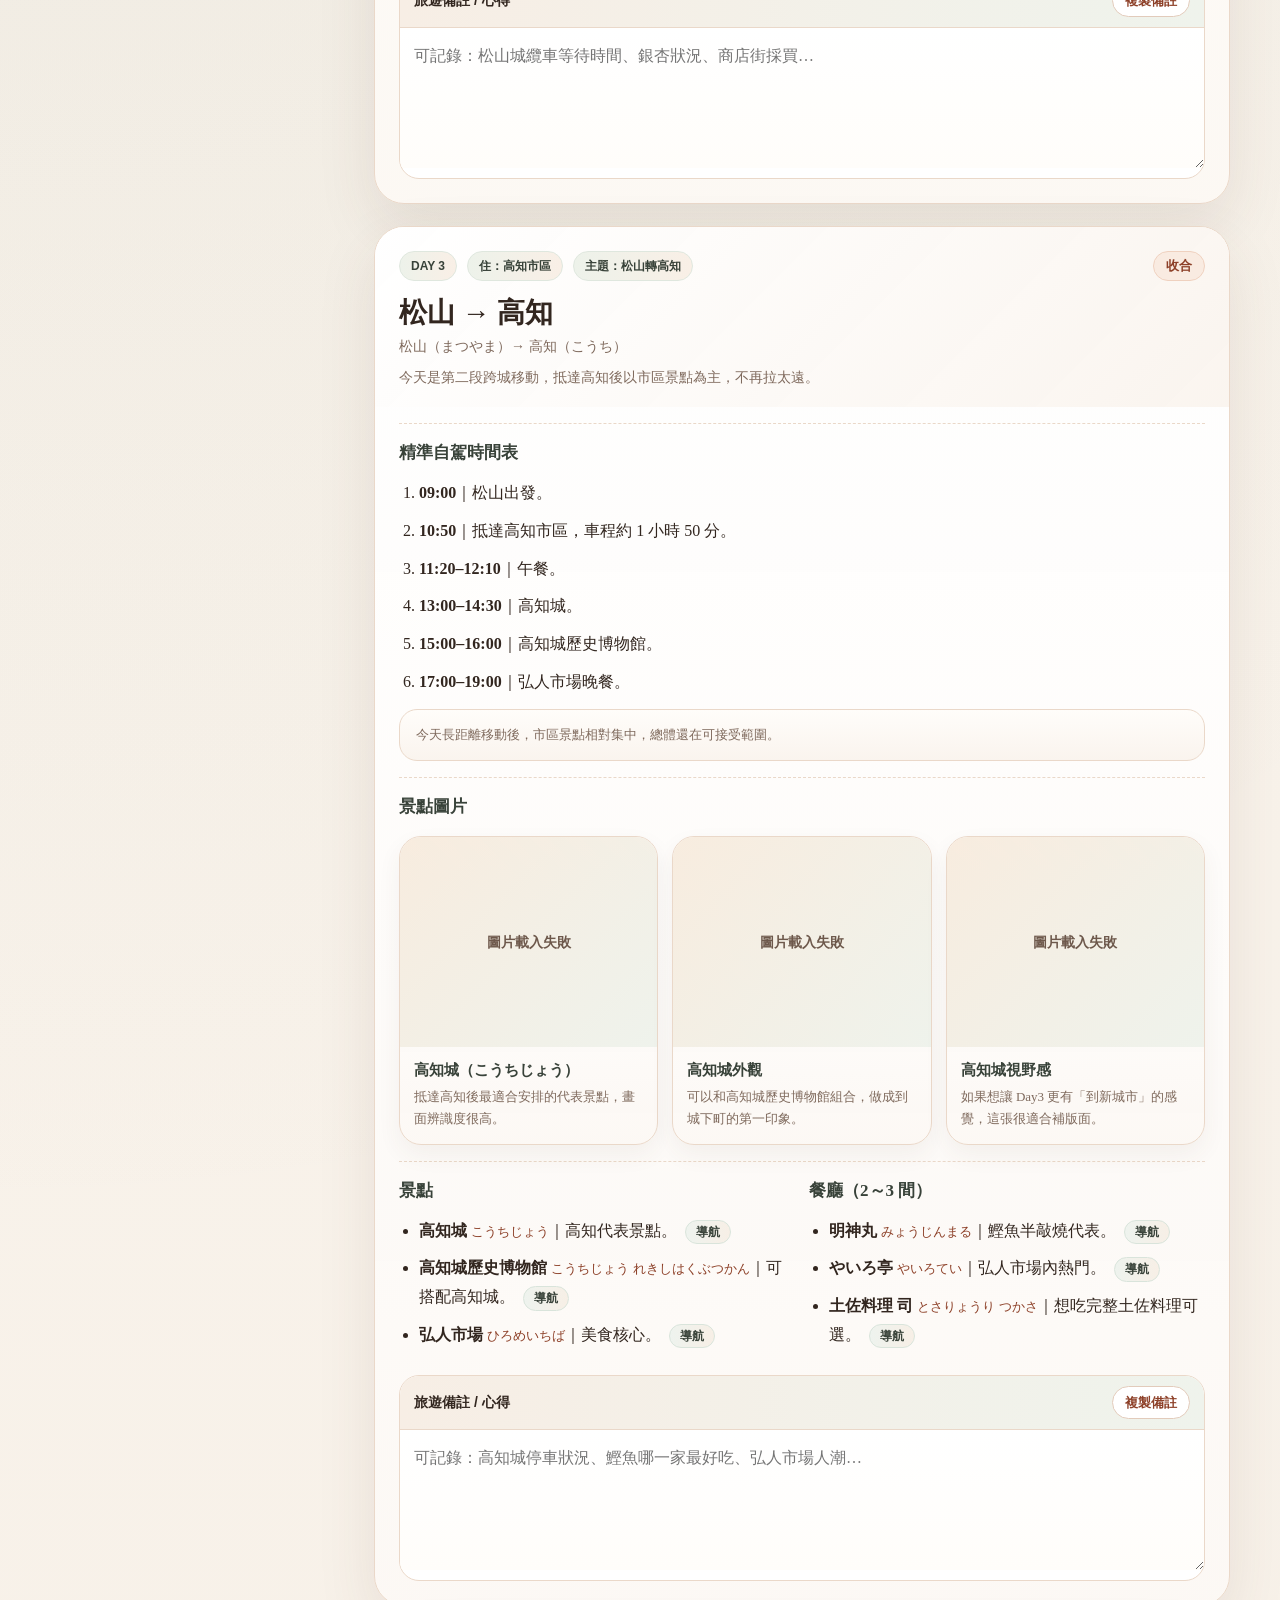
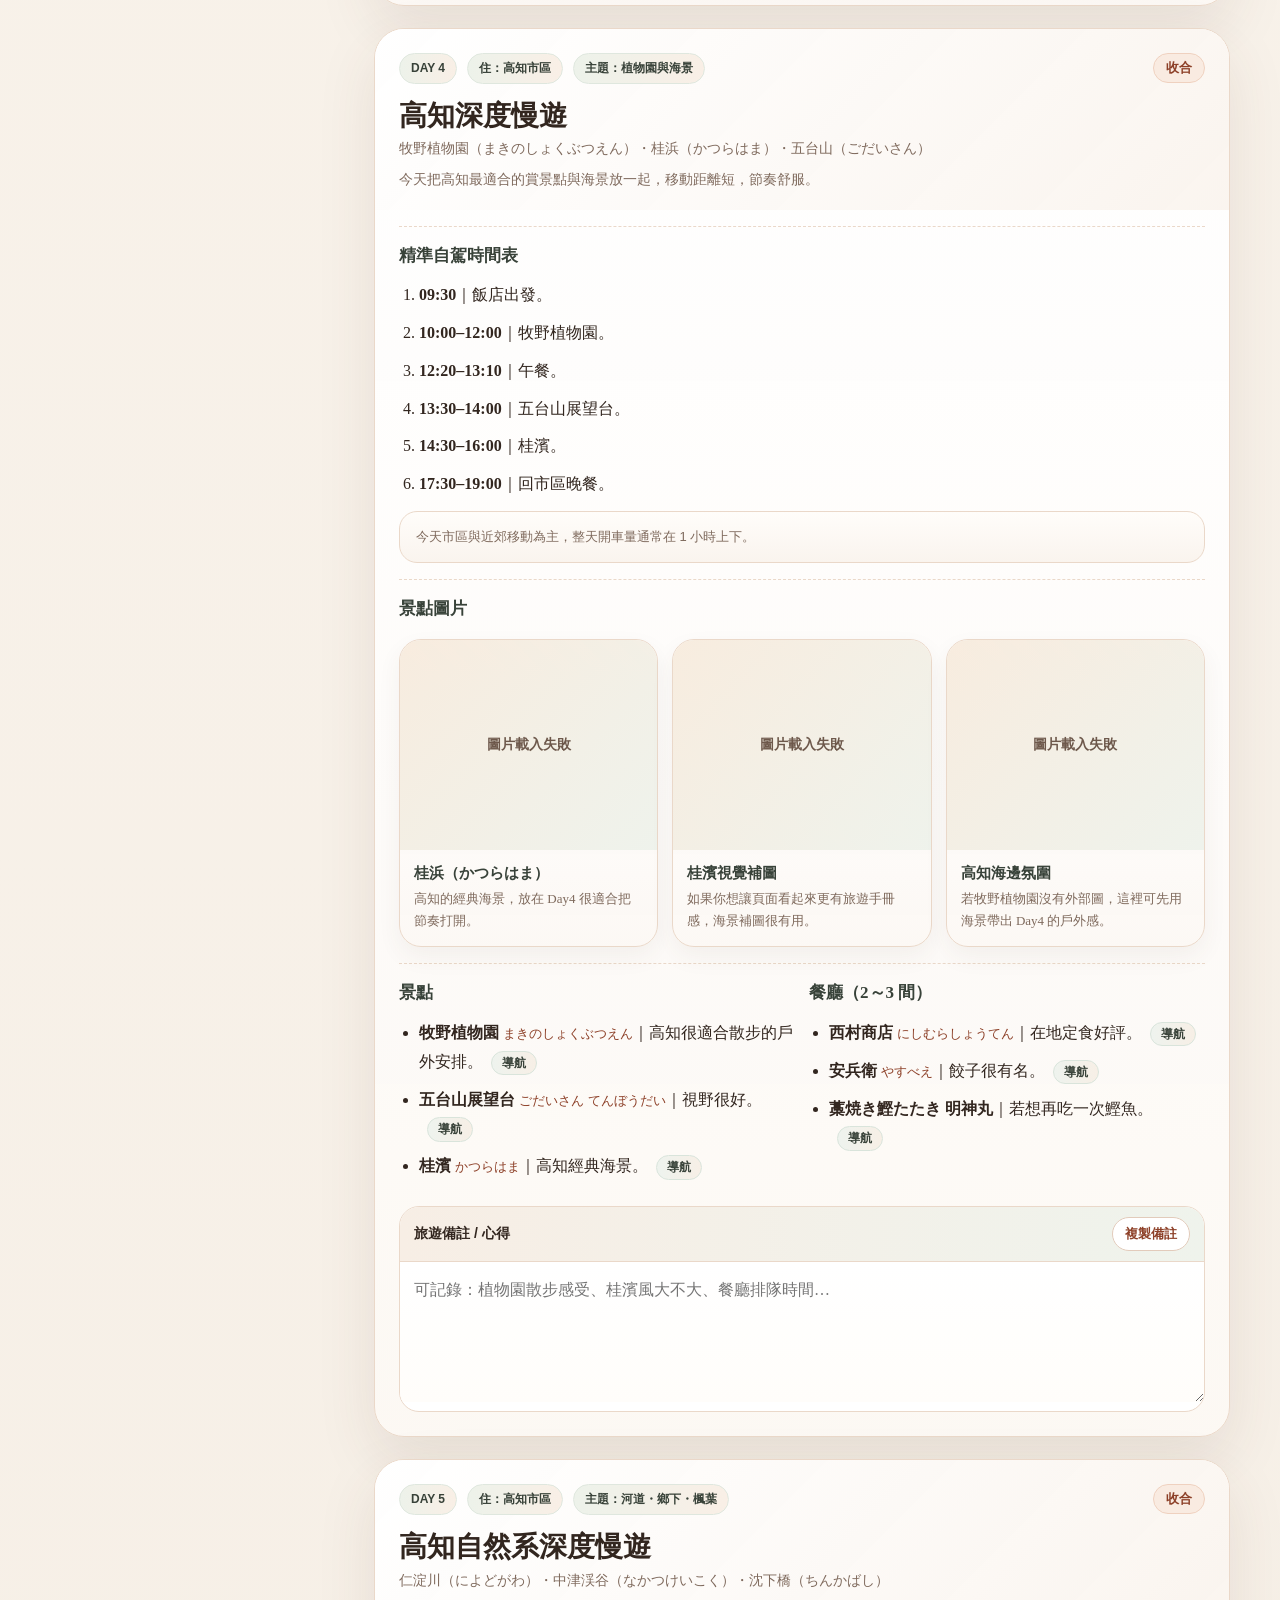
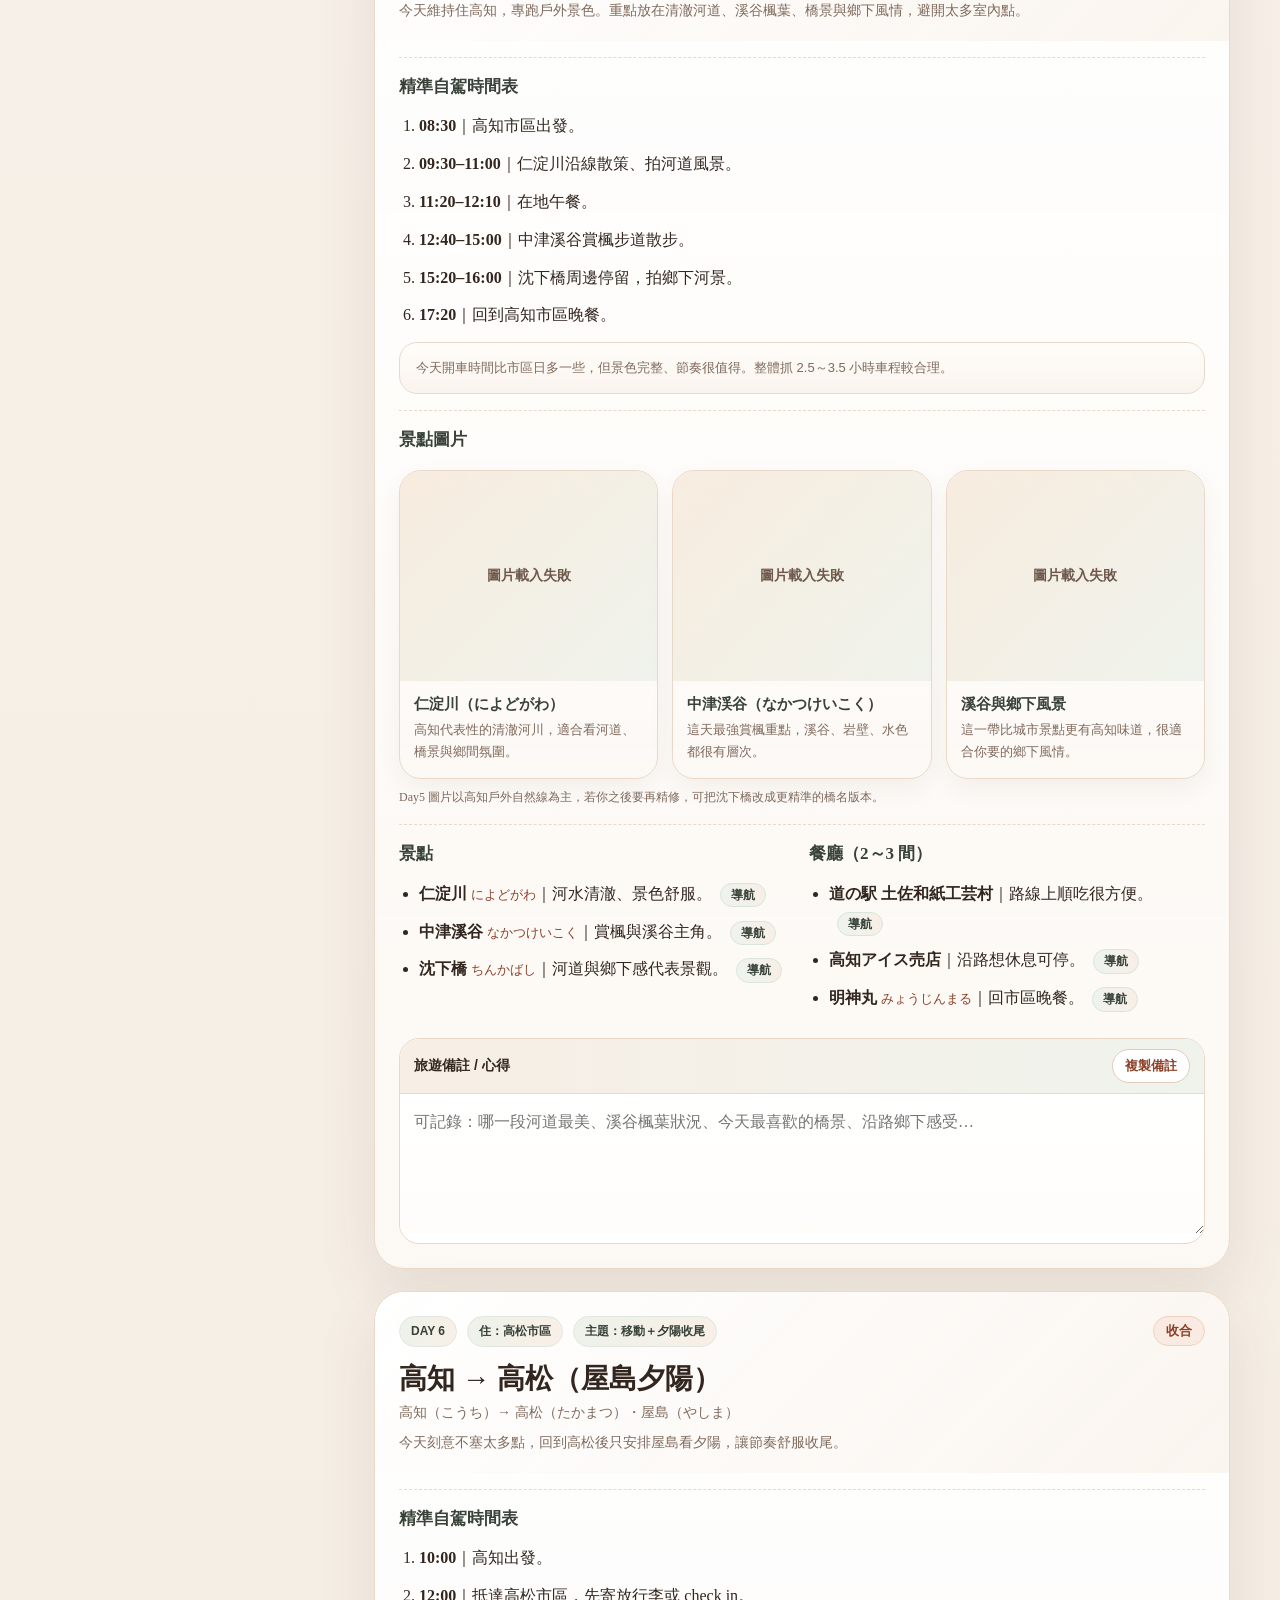
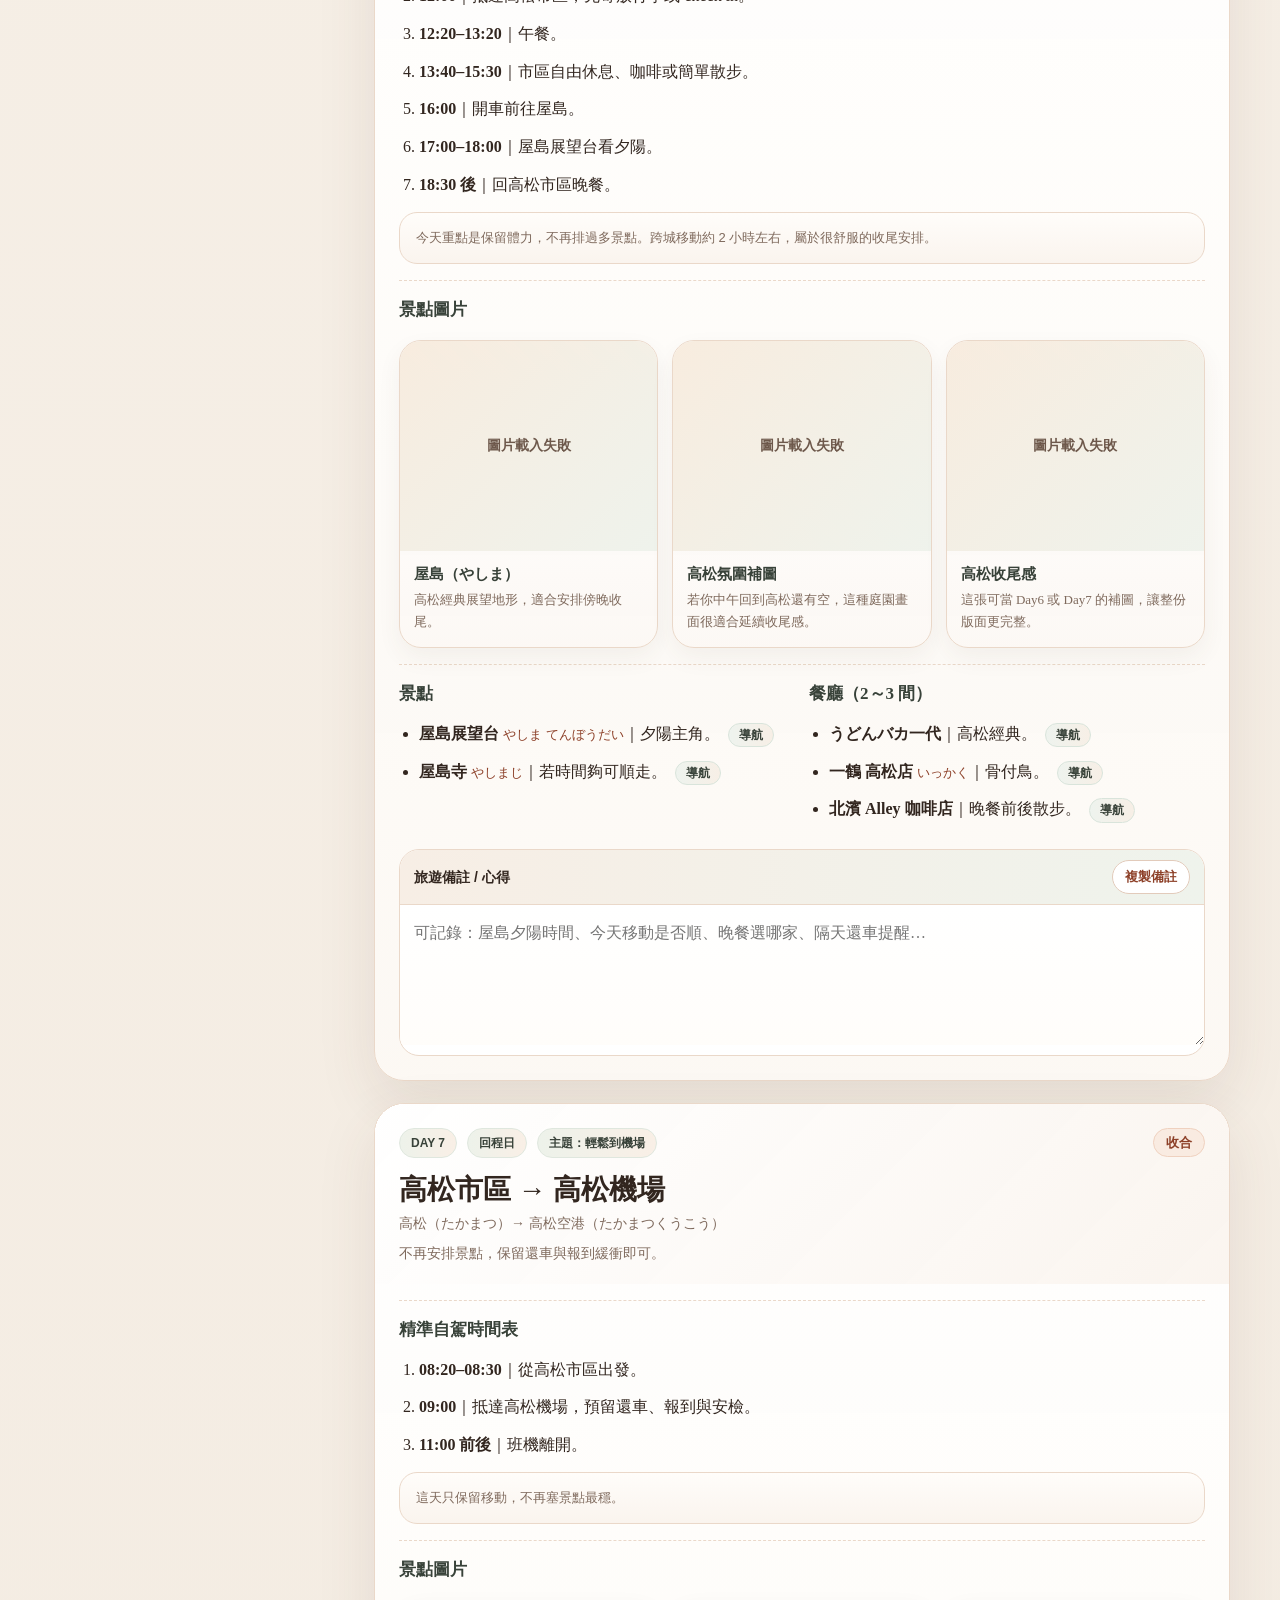
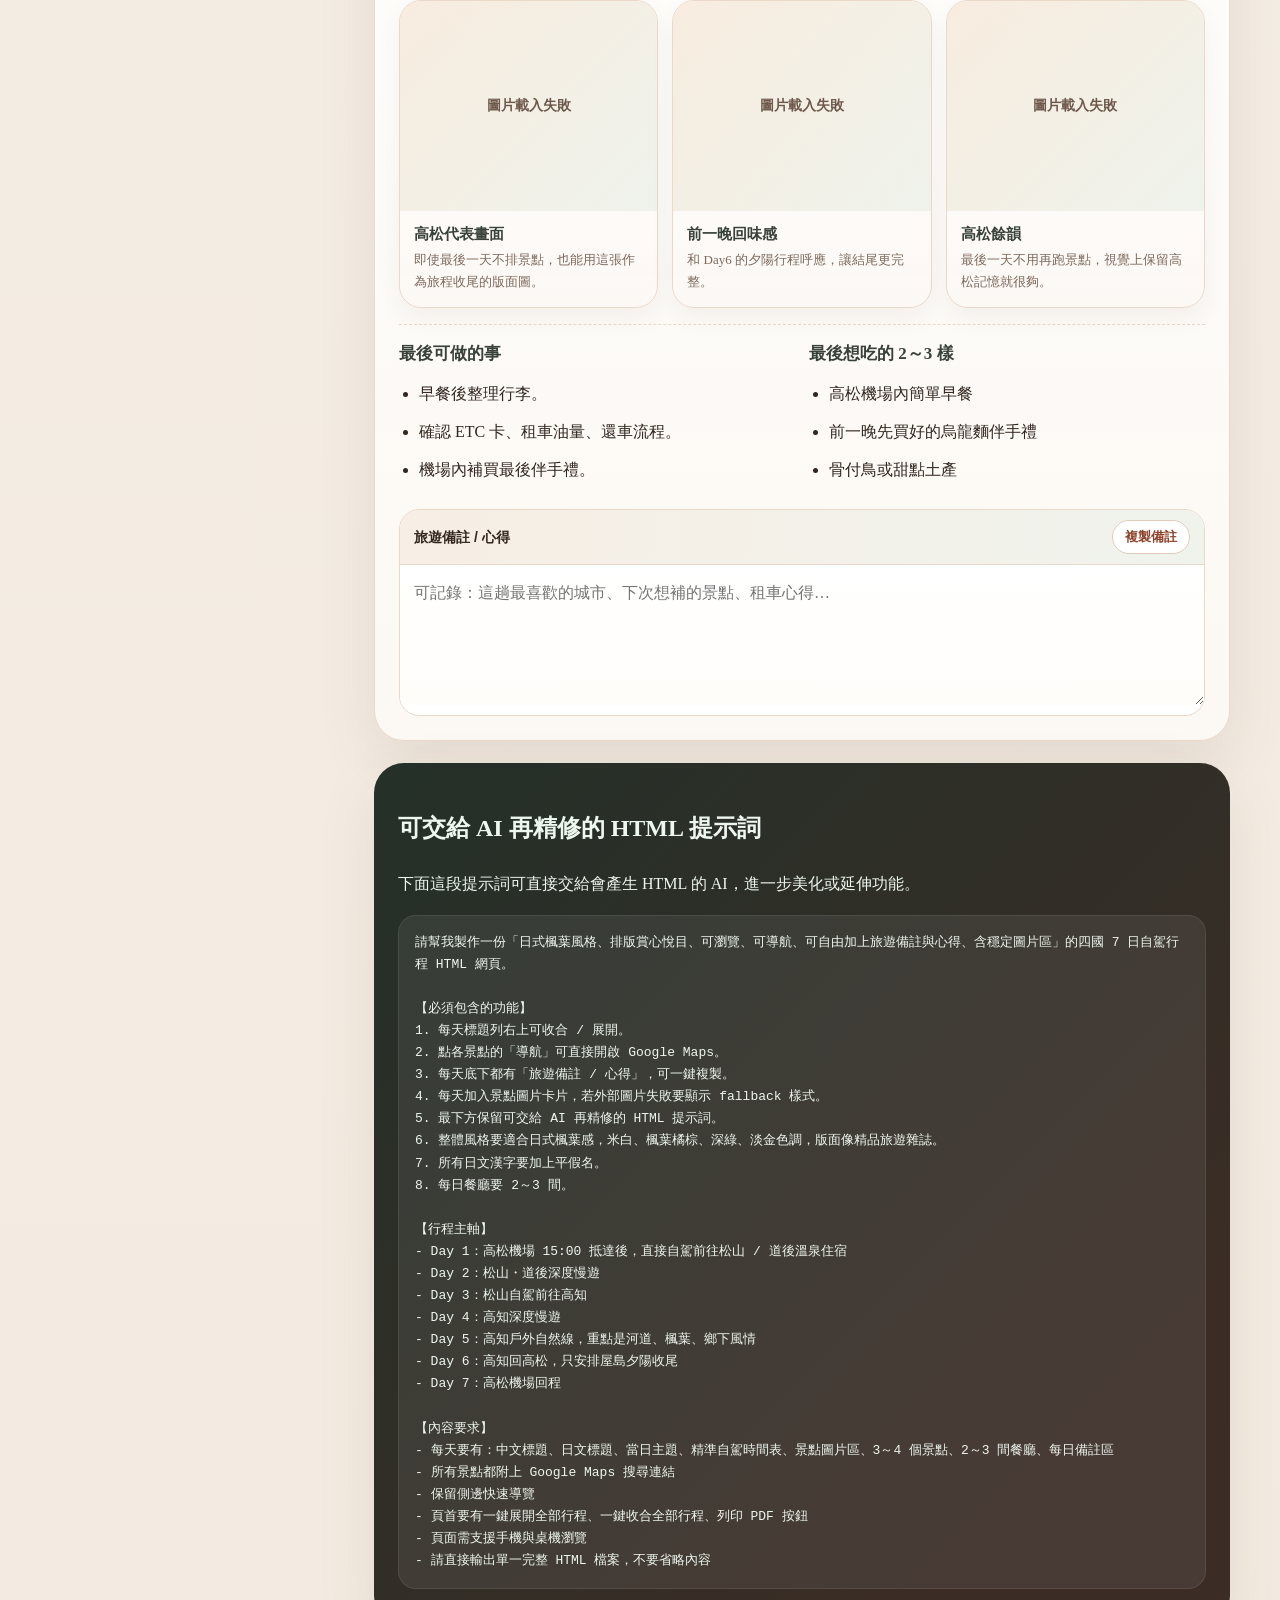
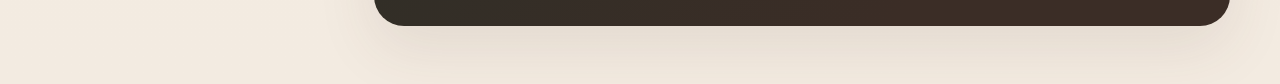
==== commit 915e2710: "Update shikoku.html" ====
--- a/shikoku.html
+++ b/shikoku.html
@@ -3,10 +3,10 @@
 <head>
   <meta charset="UTF-8" />
   <meta name="viewport" content="width=device-width, initial-scale=1.0" />
-  <title>四國 7 日自駕秋旅手冊｜高松・道後・高知</title>
+  <title>四國 7 日自駕秋旅手冊｜高松・道後・高知｜圖片版</title>
   <style>
     :root {
-      --bg1: #f4cccc;
+      --bg1: #fbf6ef;
       --bg2: #f3ebe1;
       --paper: rgba(255,255,255,0.94);
       --card: rgba(255,255,255,0.96);
@@ -22,8 +22,10 @@
       --soft2: #eef2ea;
       --shadow: 0 22px 60px rgba(92, 63, 45, 0.10);
     }
+
     * { box-sizing: border-box; }
     html { scroll-behavior: smooth; }
+
     body {
       margin: 0;
       color: var(--ink);
@@ -34,6 +36,7 @@
         radial-gradient(circle at left 20%, rgba(86,106,77,0.08), transparent 24%),
         linear-gradient(180deg, var(--bg1) 0%, var(--bg2) 100%);
     }
+
     body::before {
       content: "";
       position: fixed;
@@ -45,8 +48,10 @@
         radial-gradient(circle at 25% 78%, rgba(86,106,77,.07) 0 2px, transparent 3px);
       opacity: .9;
     }
+
     .wrap { width: min(1180px, calc(100% - 32px)); margin: 0 auto; position: relative; z-index: 1; }
     .hero { padding: 42px 0 24px; }
+
     .hero-card {
       position: relative;
       overflow: hidden;
@@ -57,6 +62,7 @@
       box-shadow: var(--shadow);
       backdrop-filter: blur(10px);
     }
+
     .hero-card::before, .hero-card::after {
       content: "🍁";
       position: absolute;
@@ -65,6 +71,7 @@
     }
     .hero-card::before { right: 22px; top: 12px; transform: rotate(-10deg); }
     .hero-card::after { left: 24px; bottom: 6px; transform: rotate(8deg); }
+
     .eyebrow {
       display: inline-block;
       padding: 7px 14px;
@@ -75,186 +82,397 @@
       font: 700 13px/1.2 "Noto Sans TC", sans-serif;
       letter-spacing: .08em;
     }
+
     h1 {
       margin: 16px 0 10px;
       font-size: clamp(30px, 4vw, 50px);
       line-height: 1.18;
     }
-    .sub { margin: 0; color: var(--muted); font-size: 16px; max-width: 920px; }
+
+    .sub {
+      margin: 0;
+      color: var(--muted);
+      font-size: 16px;
+      max-width: 920px;
+    }
+
     .quick-grid {
-      display: grid; grid-template-columns: repeat(4, minmax(0,1fr)); gap: 14px; margin-top: 22px;
-    }
+      display: grid;
+      grid-template-columns: repeat(4, minmax(0,1fr));
+      gap: 14px;
+      margin-top: 22px;
+    }
+
     .quick {
       background: linear-gradient(180deg, rgba(255,255,255,.98), rgba(250,245,240,.95));
-      border: 1px solid var(--line); border-radius: 22px; padding: 16px;
+      border: 1px solid var(--line);
+      border-radius: 22px;
+      padding: 16px;
       box-shadow: 0 10px 24px rgba(92,63,45,0.05);
     }
-    .quick strong { display:block; color: var(--muted); font: 700 12px/1.3 "Noto Sans TC", sans-serif; margin-bottom: 6px; letter-spacing: .04em; }
-    .layout { display:grid; grid-template-columns: 300px minmax(0,1fr); gap:24px; padding: 10px 0 58px; }
+
+    .quick strong {
+      display:block;
+      color: var(--muted);
+      font: 700 12px/1.3 "Noto Sans TC", sans-serif;
+      margin-bottom: 6px;
+      letter-spacing: .04em;
+    }
+
+    .layout {
+      display:grid;
+      grid-template-columns: 300px minmax(0,1fr);
+      gap:24px;
+      padding: 10px 0 58px;
+    }
+
     .side {
-      position: sticky; top: 16px; align-self: start;
-      background: rgba(255,255,255,.9); border:1px solid var(--line); border-radius: 28px; padding: 18px; box-shadow: var(--shadow);
-    }
+      position: sticky;
+      top: 16px;
+      align-self: start;
+      background: rgba(255,255,255,.9);
+      border:1px solid var(--line);
+      border-radius: 28px;
+      padding: 18px;
+      box-shadow: var(--shadow);
+    }
+
     .side h3 { margin: 4px 0 12px; font-size: 17px; }
+
     .nav a {
-      display:block; padding: 11px 12px; border-radius: 14px; color: var(--ink); text-decoration: none; margin-bottom: 7px;
+      display:block;
+      padding: 11px 12px;
+      border-radius: 14px;
+      color: var(--ink);
+      text-decoration: none;
+      margin-bottom: 7px;
       transition: .18s ease;
     }
-    .nav a:hover { background: linear-gradient(90deg, #fbf1e7, #f4ede6); transform: translateX(2px); }
+
+    .nav a:hover {
+      background: linear-gradient(90deg, #fbf1e7, #f4ede6);
+      transform: translateX(2px);
+    }
+
     .tips {
-      margin-top: 16px; padding: 14px; border-radius: 18px; border:1px solid #efd9c5;
-      background: linear-gradient(180deg, #fff5e9, #fff0df); font-size: 14px;
-    }
+      margin-top: 16px;
+      padding: 14px;
+      border-radius: 18px;
+      border:1px solid #efd9c5;
+      background: linear-gradient(180deg, #fff5e9, #fff0df);
+      font-size: 14px;
+    }
+
     .content { display:flex; flex-direction:column; gap:22px; }
+
     details.day {
       background: linear-gradient(180deg, rgba(255,255,255,.97), rgba(252,248,244,.96));
-      border: 1px solid var(--line); border-radius: 30px; box-shadow: var(--shadow); overflow:hidden;
-    }
+      border: 1px solid var(--line);
+      border-radius: 30px;
+      box-shadow: var(--shadow);
+      overflow:hidden;
+    }
+
     summary.head {
-      list-style: none; cursor:pointer; position:relative; display:block; padding: 24px 24px 18px;
+      list-style: none;
+      cursor:pointer;
+      position:relative;
+      display:block;
+      padding: 24px 24px 18px;
       background: linear-gradient(135deg, rgba(255,255,255,.98), rgba(250,244,238,.95));
     }
+
     summary.head::-webkit-details-marker { display:none; }
+
     summary.head::after {
-      content: "收合"; position:absolute; right:24px; top:24px;
-      padding: 6px 12px; border-radius:999px; background:#f9ebe1; border:1px solid #efd1bf;
-      color: var(--maple-deep); font: 700 13px/1.2 "Noto Sans TC", sans-serif;
-    }
+      content: "收合";
+      position:absolute;
+      right:24px;
+      top:24px;
+      padding: 6px 12px;
+      border-radius:999px;
+      background:#f9ebe1;
+      border:1px solid #efd1bf;
+      color: var(--maple-deep);
+      font: 700 13px/1.2 "Noto Sans TC", sans-serif;
+    }
+
     details:not([open]) summary.head::after { content: "展開"; }
+
     .badges { margin-bottom: 8px; }
+
     .badge {
-      display:inline-block; margin: 0 6px 6px 0; padding: 7px 11px; border-radius:999px;
-      background: linear-gradient(90deg, #edf2ea, #f9efe6); border:1px solid #dfe7de; color: var(--green-deep);
+      display:inline-block;
+      margin: 0 6px 6px 0;
+      padding: 7px 11px;
+      border-radius:999px;
+      background: linear-gradient(90deg, #edf2ea, #f9efe6);
+      border:1px solid #dfe7de;
+      color: var(--green-deep);
       font: 700 12px/1.2 "Noto Sans TC", sans-serif;
     }
+
     .title { margin: 0; font-size: 28px; line-height: 1.28; }
-    .subtitle { margin-top: 4px; color: var(--muted); font: 400 14px/1.6 "Noto Sans JP", "Noto Sans TC", sans-serif; }
-    .meta { margin-top: 8px; color: var(--muted); font: 400 14px/1.7 "Noto Sans TC", sans-serif; padding-right: 88px; }
+    .subtitle {
+      margin-top: 4px;
+      color: var(--muted);
+      font: 400 14px/1.6 "Noto Sans JP", "Noto Sans TC", sans-serif;
+    }
+
+    .meta {
+      margin-top: 8px;
+      color: var(--muted);
+      font: 400 14px/1.7 "Noto Sans TC", sans-serif;
+      padding-right: 88px;
+    }
+
     .body { padding: 0 24px 24px; }
-    .section { margin-top: 16px; padding-top: 14px; border-top: 1px dashed var(--line); }
-    .section h4 { margin: 0 0 10px; color: var(--green-deep); font-size: 17px; }
-    .grid2 { display:grid; grid-template-columns: repeat(2, minmax(0,1fr)); gap:14px; }
-    .list, .timeline { margin:0; padding-left: 20px; }
+
+    .section {
+      margin-top: 16px;
+      padding-top: 14px;
+      border-top: 1px dashed var(--line);
+    }
+
+    .section h4 {
+      margin: 0 0 10px;
+      color: var(--green-deep);
+      font-size: 17px;
+    }
+
+    .grid2 {
+      display:grid;
+      grid-template-columns: repeat(2, minmax(0,1fr));
+      gap:14px;
+    }
+
+    .list, .timeline {
+      margin:0;
+      padding-left: 20px;
+    }
+
     .list li, .timeline li { margin-bottom: 9px; }
+
     .navbtn {
-      display:inline-flex; align-items:center; gap:6px; margin-left:8px; padding:4px 10px; border-radius:999px;
-      background: linear-gradient(90deg, #eef3ee, #f7efe6); border:1px solid #d9e4db; color: var(--green-deep); text-decoration:none;
+      display:inline-flex;
+      align-items:center;
+      gap:6px;
+      margin-left:8px;
+      padding:4px 10px;
+      border-radius:999px;
+      background: linear-gradient(90deg, #eef3ee, #f7efe6);
+      border:1px solid #d9e4db;
+      color: var(--green-deep);
+      text-decoration:none;
       font: 700 12px/1.2 "Noto Sans TC", sans-serif;
     }
-    .jp { color: var(--maple-deep); font-size: 13px; font-family: "Noto Sans JP", "Noto Sans TC", sans-serif; margin-left: 4px; }
+
+    .jp {
+      color: var(--maple-deep);
+      font-size: 13px;
+      font-family: "Noto Sans JP", "Noto Sans TC", sans-serif;
+      margin-left: 4px;
+    }
+
     .cost {
-      margin-top: 12px; padding: 14px 16px; border-radius: 18px; border:1px solid var(--line);
+      margin-top: 12px;
+      padding: 14px 16px;
+      border-radius: 18px;
+      border:1px solid var(--line);
       background: linear-gradient(180deg, #fffdfa, #faf4ee);
-      font: 400 13px/1.7 "Noto Sans TC", sans-serif; color: var(--muted);
-    }
+      font: 400 13px/1.7 "Noto Sans TC", sans-serif;
+      color: var(--muted);
+    }
+
     .notes {
-      margin-top: 16px; border:1px solid var(--line); border-radius: 20px; overflow:hidden; background:#fff;
-    }
+      margin-top: 16px;
+      border:1px solid var(--line);
+      border-radius: 20px;
+      overflow:hidden;
+      background:#fff;
+    }
+
     .notes-top {
-      display:flex; justify-content:space-between; align-items:center; gap:10px; padding: 10px 14px;
-      background: linear-gradient(90deg, #f7eee5, #eff3ec); border-bottom:1px solid var(--line);
+      display:flex;
+      justify-content:space-between;
+      align-items:center;
+      gap:10px;
+      padding: 10px 14px;
+      background: linear-gradient(90deg, #f7eee5, #eff3ec);
+      border-bottom:1px solid var(--line);
       font: 700 14px/1.2 "Noto Sans TC", sans-serif;
     }
+
     .copy-btn, .copy-html-btn, .print-btn {
-      border:1px solid #e2cbbb; background:#fff; color: var(--maple-deep); border-radius:999px; padding: 8px 12px; cursor:pointer;
+      border:1px solid #e2cbbb;
+      background:#fff;
+      color: var(--maple-deep);
+      border-radius:999px;
+      padding: 8px 12px;
+      cursor:pointer;
       font: 700 13px/1.2 "Noto Sans TC", sans-serif;
     }
+
     textarea {
-      width:100%; min-height: 140px; border:0; resize:vertical; outline:none; padding:14px; font: inherit; color: var(--ink);
+      width:100%;
+      min-height: 140px;
+      border:0;
+      resize:vertical;
+      outline:none;
+      padding:14px;
+      font: inherit;
+      color: var(--ink);
       background: linear-gradient(180deg, #fff, #fffdfa);
     }
-    .toolbar { display:flex; gap:10px; flex-wrap:wrap; margin-top: 18px; }
+
+    .toolbar {
+      display:flex;
+      gap:10px;
+      flex-wrap:wrap;
+      margin-top: 18px;
+    }
+
     .tool {
-      border:1px solid #e6d1c1; background: rgba(255,255,255,.92); color: var(--green-deep); border-radius:999px; padding:10px 14px; cursor:pointer;
+      border:1px solid #e6d1c1;
+      background: rgba(255,255,255,.92);
+      color: var(--green-deep);
+      border-radius:999px;
+      padding:10px 14px;
+      cursor:pointer;
       font: 700 13px/1.2 "Noto Sans TC", sans-serif;
     }
+
     .prompt {
-      background: linear-gradient(135deg, #243028, #3b2d26 80%); color:#eef7ef; border-radius:30px; padding:24px; box-shadow: var(--shadow);
-    }
+      background: linear-gradient(135deg, #243028, #3b2d26 80%);
+      color:#eef7ef;
+      border-radius:30px;
+      padding:24px;
+      box-shadow: var(--shadow);
+    }
+
     .prompt pre {
-      white-space: pre-wrap; word-break: break-word; background: rgba(255,255,255,.07); border:1px solid rgba(255,255,255,.08);
-      border-radius:18px; padding:16px; overflow:auto; color:#eef7ef; font-family: ui-monospace, SFMono-Regular, Menlo, Consolas, monospace; font-size:13px; line-height:1.7;
-    }
-    .html-block { display:none; }
+      white-space: pre-wrap;
+      word-break: break-word;
+      background: rgba(255,255,255,.07);
+      border:1px solid rgba(255,255,255,.08);
+      border-radius:18px;
+      padding:16px;
+      overflow:auto;
+      color:#eef7ef;
+      font-family: ui-monospace, SFMono-Regular, Menlo, Consolas, monospace;
+      font-size:13px;
+      line-height:1.7;
+    }
+
+    .spot-grid {
+      display: grid;
+      grid-template-columns: repeat(3, minmax(0,1fr));
+      gap: 14px;
+      margin-top: 14px;
+    }
+
+    .spot-card {
+      background: linear-gradient(180deg, rgba(255,255,255,.98), rgba(252,248,244,.96));
+      border: 1px solid var(--line);
+      border-radius: 22px;
+      overflow: hidden;
+      box-shadow: 0 10px 24px rgba(92,63,45,0.06);
+      position: relative;
+    }
+
+    .spot-card img {
+      display: block;
+      width: 100%;
+      height: 210px;
+      object-fit: cover;
+      background: #f3ede6;
+    }
+
+    .spot-card-body {
+      padding: 12px 14px 14px;
+    }
+
+    .spot-card h5 {
+      margin: 0 0 4px;
+      font-size: 15px;
+      line-height: 1.5;
+      color: var(--green-deep);
+    }
+
+    .spot-card p {
+      margin: 0;
+      font-size: 13px;
+      line-height: 1.7;
+      color: var(--muted);
+    }
+
+    .spot-card.broken::before {
+      content: "圖片載入失敗";
+      position: absolute;
+      inset: 0 auto auto 0;
+      width: 100%;
+      height: 210px;
+      display: grid;
+      place-items: center;
+      color: #6d584b;
+      font: 700 14px/1.2 "Noto Sans TC", sans-serif;
+      background:
+        linear-gradient(135deg, rgba(248,236,222,0.95), rgba(239,243,236,0.95)),
+        repeating-linear-gradient(
+          45deg,
+          rgba(184,90,56,0.06) 0 12px,
+          rgba(86,106,77,0.06) 12px 24px
+        );
+    }
+
+    .spot-card.broken img { opacity: 0; }
+
+    .img-note {
+      margin-top: 8px;
+      font-size: 12px;
+      color: var(--muted);
+    }
+
+    .caption-mini {
+      margin-top: 6px;
+      font-size: 12px;
+      color: var(--muted);
+    }
+
     @media (max-width: 960px) {
       .layout { grid-template-columns: 1fr; }
       .side { position: static; }
-      .quick-grid, .grid2 { grid-template-columns: 1fr; }
+      .quick-grid, .grid2, .spot-grid { grid-template-columns: 1fr; }
       .meta { padding-right: 0; }
       summary.head::after { position: static; display:inline-block; margin-top: 12px; }
-    }
-    <style>
-  .spot-grid {
-    display: grid;
-    grid-template-columns: repeat(3, minmax(0,1fr));
-    gap: 14px;
-    margin-top: 14px;
-  }
-
-  .spot-card {
-    background: linear-gradient(180deg, rgba(255,255,255,.98), rgba(252,248,244,.96));
-    border: 1px solid var(--line);
-    border-radius: 22px;
-    overflow: hidden;
-    box-shadow: 0 10px 24px rgba(92,63,45,0.06);
-  }
-
-  .spot-card img {
-    display: block;
-    width: 100%;
-    height: 210px;
-    object-fit: cover;
-    background: #f3ede6;
-  }
-
-  .spot-card-body {
-    padding: 12px 14px 14px;
-  }
-
-  .spot-card h5 {
-    margin: 0 0 4px;
-    font-size: 15px;
-    line-height: 1.5;
-    color: var(--green-deep);
-  }
-
-  .spot-card p {
-    margin: 0;
-    font-size: 13px;
-    line-height: 1.7;
-    color: var(--muted);
-  }
-
-  .img-note {
-    margin-top: 8px;
-    font-size: 12px;
-    color: var(--muted);
-  }
-
-  @media (max-width: 960px) {
-    .spot-grid {
-      grid-template-columns: 1fr;
-    }
-
-    .spot-card img {
-      height: 220px;
-    }
-  }
-</style>
+      .spot-card img { height: 220px; }
+    }
+
+    @media print {
+      body { background: #fff; }
+      .side, .toolbar, .copy-btn, .copy-html-btn, .print-btn, summary.head::after { display: none !important; }
+      .layout { grid-template-columns: 1fr; }
+      details.day { break-inside: avoid; }
+      details.day[open] summary.head { page-break-after: avoid; }
+    }
   </style>
 </head>
 <body>
   <div class="wrap hero">
     <div class="hero-card">
-      <span class="eyebrow">AUTUMN DRIVE JOURNAL ・ 可導航・可收合・可加註</span>
+      <span class="eyebrow">AUTUMN DRIVE JOURNAL ・ 可導航・可收合・可加註・圖片版</span>
       <h1>四國 7 日自駕秋旅手冊<br>高松・道後・高知</h1>
-      <p class="sub">以高知、道後、高松為主線，依你指定改成第一天從高松機場直接前往松山。整份網頁保留收合功能、Google Maps 導航、每日備註複製，以及可交給 AI 再精修的 HTML 提示詞。</p>
+      <p class="sub">
+        已依需求調整成：第一天高松機場落地後直奔松山、第五天仍留在高知走戶外自然線、第六天再回高松並安排屋島夕陽。整份保留可收合、Google Maps 導航、每日備註複製，以及景點圖片區。
+      </p>
+
       <div class="quick-grid">
         <div class="quick"><strong>航班條件</strong>Day 1 高松機場 15:00 抵達；Day 7 高松機場 11:00 左右離開</div>
-        <div class="quick"><strong>動線</strong>高松機場 → 松山／道後 2晚 → 高知 2晚 → 高松 2晚</div>
-        <div class="quick"><strong>旅遊節奏</strong>以自駕為主，每日通勤以 2 小時內為目標</div>
-        <div class="quick"><strong>秋色重點</strong>寶嚴寺、松山城、牧野植物園、栗林公園</div>
+        <div class="quick"><strong>動線</strong>高松機場 → 松山／道後 2晚 → 高知 3晚 → 高松 1晚</div>
+        <div class="quick"><strong>旅遊節奏</strong>前段城市＋賞楓，中段高知戶外自然線，最後回高松夕陽收尾</div>
+        <div class="quick"><strong>秋色重點</strong>松山城、道後、牧野植物園、中津溪谷、栗林公園、屋島</div>
       </div>
+
       <div class="toolbar">
         <button class="tool" onclick="toggleAll(true)">一鍵展開全部行程</button>
         <button class="tool" onclick="toggleAll(false)">一鍵收合全部行程</button>
@@ -272,8 +490,8 @@
         <a href="#day2">DAY 2｜松山・道後深度</a>
         <a href="#day3">DAY 3｜松山 → 高知</a>
         <a href="#day4">DAY 4｜高知深度</a>
-<a href="#day5">DAY 5｜高知戶外深度（河道・楓葉）</a>
-<a href="#day6">DAY 6｜高知 → 高松（屋島夕陽）</a>
+        <a href="#day5">DAY 5｜高知戶外深度（河道・楓葉）</a>
+        <a href="#day6">DAY 6｜高知 → 高松（屋島夕陽）</a>
         <a href="#day7">DAY 7｜高松機場回程</a>
         <a href="#prompt">AI 精修提示詞</a>
       </nav>
@@ -281,19 +499,26 @@
         <strong>功能說明</strong><br>
         1. 每天標題列右上可收合 / 展開。<br>
         2. 各景點的「導航」可直接開啟 Google Maps。<br>
-        3. 每天底下都有「旅遊備註 / 心得」，並可一鍵複製。<br>
-        4. 最下方保留可交給 AI 再精修的 HTML 提示詞。
+        3. 每天底下都有「旅遊備註 / 心得」，可一鍵複製。<br>
+        4. 每天加上圖片區，若外部圖失敗會顯示優雅 fallback。<br>
+        5. 最下方保留可交給 AI 再精修的 HTML 提示詞。
       </div>
     </aside>
 
     <main class="content">
+
       <details id="day1" class="day" open>
         <summary class="head">
-          <div class="badges"><span class="badge">DAY 1</span><span class="badge">住：道後溫泉周邊</span><span class="badge">主題：落地直奔松山</span></div>
+          <div class="badges">
+            <span class="badge">DAY 1</span>
+            <span class="badge">住：道後溫泉周邊</span>
+            <span class="badge">主題：落地直奔松山</span>
+          </div>
           <h2 class="title">高松機場 → 松山・道後溫泉</h2>
           <div class="subtitle">高松空港（たかまつくうこう）→ 松山（まつやま）・道後温泉（どうごおんせん）</div>
           <div class="meta">今天不留高松，從機場取車後直接開往松山。這天是全趟較長的一段，但重點就是順利入住、泡湯、吃晚餐。</div>
         </summary>
+
         <div class="body">
           <div class="section">
             <h4>精準自駕時間表</h4>
@@ -306,15 +531,46 @@
             </ol>
             <div class="cost">高速費與油資會隨租車方案與 ETC 設定不同而有差異，今天以高速移動為主，整體是本趟較長的一段。</div>
           </div>
+
+          <div class="section">
+            <h4>景點圖片</h4>
+            <div class="spot-grid">
+              <div class="spot-card">
+                <img src="https://commons.wikimedia.org/wiki/Special:FilePath/%E9%81%93%E5%BE%8C%E6%B8%A9%E6%B3%89%E6%9C%AC%E9%A4%A8.jpg" alt="道後溫泉本館" loading="lazy" referrerpolicy="no-referrer" onerror="this.closest('.spot-card').classList.add('broken')">
+                <div class="spot-card-body">
+                  <h5>道後温泉本館（どうごおんせんほんかん）</h5>
+                  <p>第一天最適合的代表畫面，溫泉街氛圍一進入就有旅行感。</p>
+                </div>
+              </div>
+
+              <div class="spot-card">
+                <img src="https://commons.wikimedia.org/wiki/Special:FilePath/Dogo-onsen_Honkan.jpg" alt="道後溫泉本館外觀" loading="lazy" referrerpolicy="no-referrer" onerror="this.closest('.spot-card').classList.add('broken')">
+                <div class="spot-card-body">
+                  <h5>道後街區氛圍</h5>
+                  <p>適合搭配商店街、少爺機關鐘，做第一天的視覺暖身。</p>
+                </div>
+              </div>
+
+              <div class="spot-card">
+                <img src="https://commons.wikimedia.org/wiki/Special:FilePath/%E9%81%93%E5%BE%8C%E6%BA%AB%E6%B3%89%E6%9C%AC%E9%A4%A8_Dogo_Onsen_Honkan_-_panoramio.jpg" alt="道後溫泉周邊" loading="lazy" referrerpolicy="no-referrer" onerror="this.closest('.spot-card').classList.add('broken')">
+                <div class="spot-card-body">
+                  <h5>道後溫泉夜色感</h5>
+                  <p>若你晚上才到，這類建築立面照很適合讓版面更完整。</p>
+                </div>
+              </div>
+            </div>
+          </div>
+
           <div class="section grid2">
             <div>
               <h4>景點</h4>
               <ul class="list">
                 <li><strong>道後溫泉本館</strong><span class="jp">どうごおんせんほんかん</span>｜溫泉區核心。<a class="navbtn" target="_blank" href="https://maps.google.com/?q=道後温泉本館">導航</a></li>
                 <li><strong>道後商店街</strong><span class="jp">どうごしょうてんがい</span>｜適合暖身散步。<a class="navbtn" target="_blank" href="https://maps.google.com/?q=道後商店街">導航</a></li>
-                <li><strong>少爺機關鐘</strong><span class="jp">ぼっちゃんからくり時計</span>｜拍照點。<a class="navbtn" target="_blank" href="https://maps.google.com/?q=坊っちゃんカラクリ時計">導航</a></li>
-              </ul>
-            </div>
+                <li><strong>少爺機關鐘</strong><span class="jp">ぼっちゃんからくりどけい</span>｜拍照點。<a class="navbtn" target="_blank" href="https://maps.google.com/?q=坊っちゃんカラクリ時計">導航</a></li>
+              </ul>
+            </div>
+
             <div>
               <h4>餐廳（2～3 間）</h4>
               <ul class="list">
@@ -324,6 +580,7 @@
               </ul>
             </div>
           </div>
+
           <div class="notes">
             <div class="notes-top"><span>旅遊備註 / 心得</span><button class="copy-btn" onclick="copyNote('note1', this)">複製備註</button></div>
             <textarea id="note1" placeholder="可記錄：實際開車時間、旅館停車狀況、哪家鯛飯最好吃…"></textarea>
@@ -333,11 +590,16 @@
 
       <details id="day2" class="day" open>
         <summary class="head">
-          <div class="badges"><span class="badge">DAY 2</span><span class="badge">住：道後溫泉周邊</span><span class="badge">主題：賞楓＋城下町</span></div>
+          <div class="badges">
+            <span class="badge">DAY 2</span>
+            <span class="badge">住：道後溫泉周邊</span>
+            <span class="badge">主題：賞楓＋城下町</span>
+          </div>
           <h2 class="title">松山・道後深度慢遊</h2>
           <div class="subtitle">松山城（まつやまじょう）・宝厳寺（ほうごんじ）・道後公園（どうごこうえん）</div>
           <div class="meta">今天專心玩松山與道後，通勤很短。賞楓重點放在松山城與寶嚴寺的大銀杏。</div>
         </summary>
+
         <div class="body">
           <div class="section">
             <h4>精準自駕時間表</h4>
@@ -351,6 +613,36 @@
             </ol>
             <div class="cost">市區短距離移動為主，整天自駕時間大多在 1 小時內。</div>
           </div>
+
+          <div class="section">
+            <h4>景點圖片</h4>
+            <div class="spot-grid">
+              <div class="spot-card">
+                <img src="https://commons.wikimedia.org/wiki/Special:FilePath/Matsuyama_Castle_Main.jpg" alt="松山城" loading="lazy" referrerpolicy="no-referrer" onerror="this.closest('.spot-card').classList.add('broken')">
+                <div class="spot-card-body">
+                  <h5>松山城（まつやまじょう）</h5>
+                  <p>松山最具代表性的天守，秋天視覺很有層次。</p>
+                </div>
+              </div>
+
+              <div class="spot-card">
+                <img src="https://commons.wikimedia.org/wiki/Special:FilePath/%E6%9D%BE%E5%B1%B1%E5%9F%8E%EF%BC%88%E4%BC%8A%E4%BA%88%EF%BC%8901.jpg" alt="松山城近景" loading="lazy" referrerpolicy="no-referrer" onerror="this.closest('.spot-card').classList.add('broken')">
+                <div class="spot-card-body">
+                  <h5>松山城近景</h5>
+                  <p>很適合當第二天主圖，能把城下町感拉出來。</p>
+                </div>
+              </div>
+
+              <div class="spot-card">
+                <img src="https://commons.wikimedia.org/wiki/Special:FilePath/%E6%9D%BE%E5%B1%B1%E5%9F%8E%E5%A4%A9%E5%AE%88_%282372910004%29.jpg" alt="松山城天守" loading="lazy" referrerpolicy="no-referrer" onerror="this.closest('.spot-card').classList.add('broken')">
+                <div class="spot-card-body">
+                  <h5>天守視覺補圖</h5>
+                  <p>如果你想把 Day2 做得更像旅遊手冊，這種補圖很加分。</p>
+                </div>
+              </div>
+            </div>
+          </div>
+
           <div class="section grid2">
             <div>
               <h4>景點</h4>
@@ -361,6 +653,7 @@
                 <li><strong>大街道商店街</strong><span class="jp">おおかいどうしょうてんがい</span>｜補逛街。<a class="navbtn" target="_blank" href="https://maps.google.com/?q=大街道商店街+松山">導航</a></li>
               </ul>
             </div>
+
             <div>
               <h4>餐廳（2～3 間）</h4>
               <ul class="list">
@@ -370,6 +663,7 @@
               </ul>
             </div>
           </div>
+
           <div class="notes">
             <div class="notes-top"><span>旅遊備註 / 心得</span><button class="copy-btn" onclick="copyNote('note2', this)">複製備註</button></div>
             <textarea id="note2" placeholder="可記錄：松山城纜車等待時間、銀杏狀況、商店街採買…"></textarea>
@@ -379,11 +673,16 @@
 
       <details id="day3" class="day" open>
         <summary class="head">
-          <div class="badges"><span class="badge">DAY 3</span><span class="badge">住：高知市區</span><span class="badge">主題：松山轉高知</span></div>
+          <div class="badges">
+            <span class="badge">DAY 3</span>
+            <span class="badge">住：高知市區</span>
+            <span class="badge">主題：松山轉高知</span>
+          </div>
           <h2 class="title">松山 → 高知</h2>
           <div class="subtitle">松山（まつやま）→ 高知（こうち）</div>
           <div class="meta">今天是第二段跨城移動，抵達高知後以市區景點為主，不再拉太遠。</div>
         </summary>
+
         <div class="body">
           <div class="section">
             <h4>精準自駕時間表</h4>
@@ -397,6 +696,36 @@
             </ol>
             <div class="cost">今天長距離移動後，市區景點相對集中，總體還在可接受範圍。</div>
           </div>
+
+          <div class="section">
+            <h4>景點圖片</h4>
+            <div class="spot-grid">
+              <div class="spot-card">
+                <img src="https://commons.wikimedia.org/wiki/Special:FilePath/%E9%AB%98%E7%9F%A5%E5%9F%8E%E5%A4%A9%E5%AE%88.JPG" alt="高知城天守" loading="lazy" referrerpolicy="no-referrer" onerror="this.closest('.spot-card').classList.add('broken')">
+                <div class="spot-card-body">
+                  <h5>高知城（こうちじょう）</h5>
+                  <p>抵達高知後最適合安排的代表景點，畫面辨識度很高。</p>
+                </div>
+              </div>
+
+              <div class="spot-card">
+                <img src="https://commons.wikimedia.org/wiki/Special:FilePath/%E9%AB%98%E7%9F%A5%E5%9F%8E_-_panoramio_%282%29.jpg" alt="高知城外觀" loading="lazy" referrerpolicy="no-referrer" onerror="this.closest('.spot-card').classList.add('broken')">
+                <div class="spot-card-body">
+                  <h5>高知城外觀</h5>
+                  <p>可以和高知城歷史博物館組合，做成到城下町的第一印象。</p>
+                </div>
+              </div>
+
+              <div class="spot-card">
+                <img src="https://commons.wikimedia.org/wiki/Special:FilePath/%E9%AB%98%E7%9F%A5%E5%9F%8E_%E5%A4%A9%E5%AE%88%E3%81%8B%E3%82%89%E3%81%AE%E6%99%AF%E8%89%B23_Kochi_Castle_-_panoramio.jpg" alt="高知城視野" loading="lazy" referrerpolicy="no-referrer" onerror="this.closest('.spot-card').classList.add('broken')">
+                <div class="spot-card-body">
+                  <h5>高知城視野感</h5>
+                  <p>如果想讓 Day3 更有「到新城市」的感覺，這張很適合補版面。</p>
+                </div>
+              </div>
+            </div>
+          </div>
+
           <div class="section grid2">
             <div>
               <h4>景點</h4>
@@ -406,6 +735,7 @@
                 <li><strong>弘人市場</strong><span class="jp">ひろめいちば</span>｜美食核心。<a class="navbtn" target="_blank" href="https://maps.google.com/?q=ひろめ市場">導航</a></li>
               </ul>
             </div>
+
             <div>
               <h4>餐廳（2～3 間）</h4>
               <ul class="list">
@@ -415,6 +745,7 @@
               </ul>
             </div>
           </div>
+
           <div class="notes">
             <div class="notes-top"><span>旅遊備註 / 心得</span><button class="copy-btn" onclick="copyNote('note3', this)">複製備註</button></div>
             <textarea id="note3" placeholder="可記錄：高知城停車狀況、鰹魚哪一家最好吃、弘人市場人潮…"></textarea>
@@ -424,11 +755,16 @@
 
       <details id="day4" class="day" open>
         <summary class="head">
-          <div class="badges"><span class="badge">DAY 4</span><span class="badge">住：高知市區</span><span class="badge">主題：植物園與海景</span></div>
+          <div class="badges">
+            <span class="badge">DAY 4</span>
+            <span class="badge">住：高知市區</span>
+            <span class="badge">主題：植物園與海景</span>
+          </div>
           <h2 class="title">高知深度慢遊</h2>
           <div class="subtitle">牧野植物園（まきのしょくぶつえん）・桂浜（かつらはま）・五台山（ごだいさん）</div>
-          <div class="meta">今天把高知最適合的賞楓點與海景放一起，移動距離短，節奏舒服。</div>
+          <div class="meta">今天把高知最適合的賞景點與海景放一起，移動距離短，節奏舒服。</div>
         </summary>
+
         <div class="body">
           <div class="section">
             <h4>精準自駕時間表</h4>
@@ -442,15 +778,46 @@
             </ol>
             <div class="cost">今天市區與近郊移動為主，整天開車量通常在 1 小時上下。</div>
           </div>
+
+          <div class="section">
+            <h4>景點圖片</h4>
+            <div class="spot-grid">
+              <div class="spot-card">
+                <img src="https://commons.wikimedia.org/wiki/Special:FilePath/%E6%A1%82%E6%B5%9C6_Katsura-hama_Beach_-_panoramio.jpg" alt="桂濱" loading="lazy" referrerpolicy="no-referrer" onerror="this.closest('.spot-card').classList.add('broken')">
+                <div class="spot-card-body">
+                  <h5>桂浜（かつらはま）</h5>
+                  <p>高知的經典海景，放在 Day4 很適合把節奏打開。</p>
+                </div>
+              </div>
+
+              <div class="spot-card">
+                <img src="https://commons.wikimedia.org/wiki/Special:FilePath/%E6%A1%82%E6%B5%9C_%E5%9D%82%E6%9C%AC%E9%BE%8D%E9%A6%AC%E5%83%8F3_Katsura-hama_Beach_-_panoramio.jpg" alt="桂濱與龍馬像" loading="lazy" referrerpolicy="no-referrer" onerror="this.closest('.spot-card').classList.add('broken')">
+                <div class="spot-card-body">
+                  <h5>桂濱視覺補圖</h5>
+                  <p>如果你想讓頁面看起來更有旅遊手冊感，海景補圖很有用。</p>
+                </div>
+              </div>
+
+              <div class="spot-card">
+                <img src="https://commons.wikimedia.org/wiki/Special:FilePath/%E6%A1%82%E6%B5%9C%E5%91%A8%E8%BE%BA_-_panoramio.jpg" alt="桂濱周邊" loading="lazy" referrerpolicy="no-referrer" onerror="this.closest('.spot-card').classList.add('broken')">
+                <div class="spot-card-body">
+                  <h5>高知海邊氛圍</h5>
+                  <p>若牧野植物園沒有外部圖，這裡可先用海景帶出 Day4 的戶外感。</p>
+                </div>
+              </div>
+            </div>
+          </div>
+
           <div class="section grid2">
             <div>
               <h4>景點</h4>
               <ul class="list">
-                <li><strong>牧野植物園</strong><span class="jp">まきのしょくぶつえん</span>｜高知最穩的賞楓安排。<a class="navbtn" target="_blank" href="https://maps.google.com/?q=牧野植物園">導航</a></li>
+                <li><strong>牧野植物園</strong><span class="jp">まきのしょくぶつえん</span>｜高知很適合散步的戶外安排。<a class="navbtn" target="_blank" href="https://maps.google.com/?q=牧野植物園">導航</a></li>
                 <li><strong>五台山展望台</strong><span class="jp">ごだいさん てんぼうだい</span>｜視野很好。<a class="navbtn" target="_blank" href="https://maps.google.com/?q=五台山展望台+高知">導航</a></li>
                 <li><strong>桂濱</strong><span class="jp">かつらはま</span>｜高知經典海景。<a class="navbtn" target="_blank" href="https://maps.google.com/?q=桂浜">導航</a></li>
               </ul>
             </div>
+
             <div>
               <h4>餐廳（2～3 間）</h4>
               <ul class="list">
@@ -460,215 +827,191 @@
               </ul>
             </div>
           </div>
+
           <div class="notes">
             <div class="notes-top"><span>旅遊備註 / 心得</span><button class="copy-btn" onclick="copyNote('note4', this)">複製備註</button></div>
-            <textarea id="note4" placeholder="可記錄：植物園楓葉狀況、桂濱風大不大、餐廳排隊時間…"></textarea>
+            <textarea id="note4" placeholder="可記錄：植物園散步感受、桂濱風大不大、餐廳排隊時間…"></textarea>
           </div>
         </div>
       </details>
 
       <details id="day5" class="day" open>
-  <summary class="head">
-    <div class="badges">
-      <span class="badge">DAY 5</span>
-      <span class="badge">住：高知市區</span>
-      <span class="badge">主題：河道・鄉下・楓葉</span>
-    </div>
-    <h2 class="title">高知自然系深度慢遊</h2>
-    <div class="subtitle">仁淀川（によどがわ）・中津渓谷（なかつけいこく）・沈下橋（ちんかばし）</div>
-    <div class="meta">今天維持住高知，專跑戶外景色。重點放在清澈河道、溪谷楓葉、橋景與鄉下風情，避開太多室內點。</div>
-  </summary>
-
-  <div class="body">
-    <div class="section">
-      <h4>精準自駕時間表</h4>
-      <ol class="timeline">
-        <li><strong>08:30</strong>｜高知市區出發。</li>
-        <li><strong>09:30–11:00</strong>｜仁淀川沿線散策、拍河道風景。</li>
-        <li><strong>11:20–12:10</strong>｜在地午餐。</li>
-        <li><strong>12:40–15:00</strong>｜中津溪谷賞楓步道散步。</li>
-        <li><strong>15:20–16:00</strong>｜沈下橋周邊停留，拍鄉下河景。</li>
-        <li><strong>17:20</strong>｜回到高知市區晚餐。</li>
-      </ol>
-      <div class="cost">今天開車時間比市區日多一些，但景色完整、節奏很值得。整體抓 2.5～3.5 小時車程較合理。</div>
-    </div>
-
-    <div class="section">
-      <h4>景點圖片</h4>
-      <div class="spot-grid">
-        <div class="spot-card">
-          <img
-            src="https://commons.wikimedia.org/wiki/Special:FilePath/%E4%BB%81%E6%B7%80%E5%B7%9D%E5%A4%A7%E6%A9%8B%20-%20panoramio.jpg"
-            alt="仁淀川風景"
-            loading="lazy"
-            referrerpolicy="no-referrer"
-          />
-          <div class="spot-card-body">
-            <h5>仁淀川（によどがわ）</h5>
-            <p>高知代表性的清澈河川，適合看河道、橋景與鄉間氛圍。</p>
+        <summary class="head">
+          <div class="badges">
+            <span class="badge">DAY 5</span>
+            <span class="badge">住：高知市區</span>
+            <span class="badge">主題：河道・鄉下・楓葉</span>
+          </div>
+          <h2 class="title">高知自然系深度慢遊</h2>
+          <div class="subtitle">仁淀川（によどがわ）・中津渓谷（なかつけいこく）・沈下橋（ちんかばし）</div>
+          <div class="meta">今天維持住高知，專跑戶外景色。重點放在清澈河道、溪谷楓葉、橋景與鄉下風情，避開太多室內點。</div>
+        </summary>
+
+        <div class="body">
+          <div class="section">
+            <h4>精準自駕時間表</h4>
+            <ol class="timeline">
+              <li><strong>08:30</strong>｜高知市區出發。</li>
+              <li><strong>09:30–11:00</strong>｜仁淀川沿線散策、拍河道風景。</li>
+              <li><strong>11:20–12:10</strong>｜在地午餐。</li>
+              <li><strong>12:40–15:00</strong>｜中津溪谷賞楓步道散步。</li>
+              <li><strong>15:20–16:00</strong>｜沈下橋周邊停留，拍鄉下河景。</li>
+              <li><strong>17:20</strong>｜回到高知市區晚餐。</li>
+            </ol>
+            <div class="cost">今天開車時間比市區日多一些，但景色完整、節奏很值得。整體抓 2.5～3.5 小時車程較合理。</div>
+          </div>
+
+          <div class="section">
+            <h4>景點圖片</h4>
+            <div class="spot-grid">
+              <div class="spot-card">
+                <img src="https://commons.wikimedia.org/wiki/Special:FilePath/%E4%BB%81%E6%B7%80%E5%B7%9D%E6%B2%B3%E5%8F%A3%E3%81%AE%E3%83%80%E3%83%AB%E3%83%9E%E6%9C%9D%E6%97%A5.jpg" alt="仁淀川河景" loading="lazy" referrerpolicy="no-referrer" onerror="this.closest('.spot-card').classList.add('broken')">
+                <div class="spot-card-body">
+                  <h5>仁淀川（によどがわ）</h5>
+                  <p>高知代表性的清澈河川，適合看河道、橋景與鄉間氛圍。</p>
+                </div>
+              </div>
+
+              <div class="spot-card">
+                <img src="https://commons.wikimedia.org/wiki/Special:FilePath/%E7%A7%8B%E3%81%AE%E4%B8%AD%E6%B4%A5%E6%B8%93%E8%B0%B7_%28Nakatsu_Gorge_in_autumn%29_23_Nov%2C_2014_-_panoramio.jpg" alt="中津溪谷秋色" loading="lazy" referrerpolicy="no-referrer" onerror="this.closest('.spot-card').classList.add('broken')">
+                <div class="spot-card-body">
+                  <h5>中津渓谷（なかつけいこく）</h5>
+                  <p>這天最強賞楓重點，溪谷、岩壁、水色都很有層次。</p>
+                </div>
+              </div>
+
+              <div class="spot-card">
+                <img src="https://commons.wikimedia.org/wiki/Special:FilePath/%E4%B8%AD%E6%B4%A5%E6%B8%93%E8%B0%B7.jpg" alt="中津溪谷" loading="lazy" referrerpolicy="no-referrer" onerror="this.closest('.spot-card').classList.add('broken')">
+                <div class="spot-card-body">
+                  <h5>溪谷與鄉下風景</h5>
+                  <p>這一帶比城市景點更有高知味道，很適合你要的鄉下風情。</p>
+                </div>
+              </div>
+            </div>
+            <div class="img-note">Day5 圖片以高知戶外自然線為主，若你之後要再精修，可把沈下橋改成更精準的橋名版本。</div>
+          </div>
+
+          <div class="section grid2">
+            <div>
+              <h4>景點</h4>
+              <ul class="list">
+                <li><strong>仁淀川</strong><span class="jp">によどがわ</span>｜河水清澈、景色舒服。<a class="navbtn" target="_blank" href="https://maps.google.com/?q=仁淀川">導航</a></li>
+                <li><strong>中津溪谷</strong><span class="jp">なかつけいこく</span>｜賞楓與溪谷主角。<a class="navbtn" target="_blank" href="https://maps.google.com/?q=中津渓谷">導航</a></li>
+                <li><strong>沈下橋</strong><span class="jp">ちんかばし</span>｜河道與鄉下感代表景觀。<a class="navbtn" target="_blank" href="https://maps.google.com/?q=高知 沈下橋">導航</a></li>
+              </ul>
+            </div>
+
+            <div>
+              <h4>餐廳（2～3 間）</h4>
+              <ul class="list">
+                <li><strong>道の駅 土佐和紙工芸村</strong>｜路線上順吃很方便。<a class="navbtn" target="_blank" href="https://maps.google.com/?q=道の駅 土佐和紙工芸村">導航</a></li>
+                <li><strong>高知アイス売店</strong>｜沿路想休息可停。<a class="navbtn" target="_blank" href="https://maps.google.com/?q=高知アイス売店 仁淀川">導航</a></li>
+                <li><strong>明神丸</strong><span class="jp">みょうじんまる</span>｜回市區晚餐。<a class="navbtn" target="_blank" href="https://maps.google.com/?q=明神丸+高知">導航</a></li>
+              </ul>
+            </div>
+          </div>
+
+          <div class="notes">
+            <div class="notes-top"><span>旅遊備註 / 心得</span><button class="copy-btn" onclick="copyNote('note5', this)">複製備註</button></div>
+            <textarea id="note5" placeholder="可記錄：哪一段河道最美、溪谷楓葉狀況、今天最喜歡的橋景、沿路鄉下感受…"></textarea>
           </div>
         </div>
-
-        <div class="spot-card">
-          <img
-            src="https://commons.wikimedia.org/wiki/Special:FilePath/%E7%A7%8B%E3%81%AE%E4%B8%AD%E6%B4%A5%E6%B8%93%E8%B0%B7%20%28Nakatsu%20Gorge%20in%20autumn%29%2023%20Nov%2C%202014%20-%20panoramio.jpg"
-            alt="中津溪谷秋色"
-            loading="lazy"
-            referrerpolicy="no-referrer"
-          />
-          <div class="spot-card-body">
-            <h5>中津渓谷（なかつけいこく）</h5>
-            <p>這天最強賞楓重點，溪谷、岩壁、水色都很有層次。</p>
+      </details>
+
+      <details id="day6" class="day" open>
+        <summary class="head">
+          <div class="badges">
+            <span class="badge">DAY 6</span>
+            <span class="badge">住：高松市區</span>
+            <span class="badge">主題：移動＋夕陽收尾</span>
+          </div>
+          <h2 class="title">高知 → 高松（屋島夕陽）</h2>
+          <div class="subtitle">高知（こうち）→ 高松（たかまつ）・屋島（やしま）</div>
+          <div class="meta">今天刻意不塞太多點，回到高松後只安排屋島看夕陽，讓節奏舒服收尾。</div>
+        </summary>
+
+        <div class="body">
+          <div class="section">
+            <h4>精準自駕時間表</h4>
+            <ol class="timeline">
+              <li><strong>10:00</strong>｜高知出發。</li>
+              <li><strong>12:00</strong>｜抵達高松市區，先寄放行李或 check in。</li>
+              <li><strong>12:20–13:20</strong>｜午餐。</li>
+              <li><strong>13:40–15:30</strong>｜市區自由休息、咖啡或簡單散步。</li>
+              <li><strong>16:00</strong>｜開車前往屋島。</li>
+              <li><strong>17:00–18:00</strong>｜屋島展望台看夕陽。</li>
+              <li><strong>18:30 後</strong>｜回高松市區晚餐。</li>
+            </ol>
+            <div class="cost">今天重點是保留體力，不再排過多景點。跨城移動約 2 小時左右，屬於很舒服的收尾安排。</div>
+          </div>
+
+          <div class="section">
+            <h4>景點圖片</h4>
+            <div class="spot-grid">
+              <div class="spot-card">
+                <img src="https://commons.wikimedia.org/wiki/Special:FilePath/Yashima02s3200.jpg" alt="屋島風景" loading="lazy" referrerpolicy="no-referrer" onerror="this.closest('.spot-card').classList.add('broken')">
+                <div class="spot-card-body">
+                  <h5>屋島（やしま）</h5>
+                  <p>高松經典展望地形，適合安排傍晚收尾。</p>
+                </div>
+              </div>
+
+              <div class="spot-card">
+                <img src="https://commons.wikimedia.org/wiki/Special:FilePath/Ritsurin_park16s3200.jpg" alt="栗林公園" loading="lazy" referrerpolicy="no-referrer" onerror="this.closest('.spot-card').classList.add('broken')">
+                <div class="spot-card-body">
+                  <h5>高松氛圍補圖</h5>
+                  <p>若你中午回到高松還有空，這種庭園畫面很適合延續收尾感。</p>
+                </div>
+              </div>
+
+              <div class="spot-card">
+                <img src="https://commons.wikimedia.org/wiki/Special:FilePath/%E6%A0%97%E6%9E%97%E5%85%AC%E5%9C%92_Ritsurin_Park_-_panoramio_%283%29.jpg" alt="栗林公園景色" loading="lazy" referrerpolicy="no-referrer" onerror="this.closest('.spot-card').classList.add('broken')">
+                <div class="spot-card-body">
+                  <h5>高松收尾感</h5>
+                  <p>這張可當 Day6 或 Day7 的補圖，讓整份版面更完整。</p>
+                </div>
+              </div>
+            </div>
+          </div>
+
+          <div class="section grid2">
+            <div>
+              <h4>景點</h4>
+              <ul class="list">
+                <li><strong>屋島展望台</strong><span class="jp">やしま てんぼうだい</span>｜夕陽主角。<a class="navbtn" target="_blank" href="https://maps.google.com/?q=屋島展望台">導航</a></li>
+                <li><strong>屋島寺</strong><span class="jp">やしまじ</span>｜若時間夠可順走。<a class="navbtn" target="_blank" href="https://maps.google.com/?q=屋島寺">導航</a></li>
+              </ul>
+            </div>
+
+            <div>
+              <h4>餐廳（2～3 間）</h4>
+              <ul class="list">
+                <li><strong>うどんバカ一代</strong>｜高松經典。<a class="navbtn" target="_blank" href="https://maps.google.com/?q=うどんバカ一代">導航</a></li>
+                <li><strong>一鶴 高松店</strong><span class="jp">いっかく</span>｜骨付鳥。<a class="navbtn" target="_blank" href="https://maps.google.com/?q=一鶴+高松">導航</a></li>
+                <li><strong>北濱 Alley 咖啡店</strong>｜晚餐前後散步。<a class="navbtn" target="_blank" href="https://maps.google.com/?q=北浜Alley">導航</a></li>
+              </ul>
+            </div>
+          </div>
+
+          <div class="notes">
+            <div class="notes-top"><span>旅遊備註 / 心得</span><button class="copy-btn" onclick="copyNote('note6', this)">複製備註</button></div>
+            <textarea id="note6" placeholder="可記錄：屋島夕陽時間、今天移動是否順、晚餐選哪家、隔天還車提醒…"></textarea>
           </div>
         </div>
-
-        <div class="spot-card">
-          <img
-            src="https://commons.wikimedia.org/wiki/Special:FilePath/%E4%BB%81%E6%B7%80%E5%B7%9D%E5%A0%A4%E9%98%B2%20-%20panoramio%20%281%29.jpg"
-            alt="仁淀川沿岸鄉下風景"
-            loading="lazy"
-            referrerpolicy="no-referrer"
-          />
-          <div class="spot-card-body">
-            <h5>鄉下河道風景</h5>
-            <p>這類沿岸景色很適合停車短拍，會比單純城市景點更有高知味道。</p>
-          </div>
-        </div>
-      </div>
-      <div class="img-note">圖片改用 Wikimedia Commons 直連版本，穩定度通常比一般旅遊網站縮圖更好。</div>
-    </div>
-
-    <div class="section grid2">
-      <div>
-        <h4>景點</h4>
-        <ul class="list">
-          <li><strong>仁淀川</strong><span class="jp">によどがわ</span>｜河水清澈、景色舒服。<a class="navbtn" target="_blank" href="https://maps.google.com/?q=仁淀川">導航</a></li>
-          <li><strong>中津溪谷</strong><span class="jp">なかつけいこく</span>｜賞楓與溪谷主角。<a class="navbtn" target="_blank" href="https://maps.google.com/?q=中津渓谷">導航</a></li>
-          <li><strong>沈下橋</strong><span class="jp">ちんかばし</span>｜河道與鄉下感代表景觀。<a class="navbtn" target="_blank" href="https://maps.google.com/?q=高知 沈下橋">導航</a></li>
-        </ul>
-      </div>
-
-      <div>
-        <h4>餐廳（2～3 間）</h4>
-        <ul class="list">
-          <li><strong>道の駅 土佐和紙工芸村</strong>｜路線上順吃很方便。<a class="navbtn" target="_blank" href="https://maps.google.com/?q=道の駅 土佐和紙工芸村">導航</a></li>
-          <li><strong>高知アイス売店</strong>｜沿路想休息可停。<a class="navbtn" target="_blank" href="https://maps.google.com/?q=高知アイス売店 仁淀川">導航</a></li>
-          <li><strong>明神丸</strong><span class="jp">みょうじんまる</span>｜回市區晚餐。<a class="navbtn" target="_blank" href="https://maps.google.com/?q=明神丸+高知">導航</a></li>
-        </ul>
-      </div>
-    </div>
-
-    <div class="notes">
-      <div class="notes-top"><span>旅遊備註 / 心得</span><button class="copy-btn" onclick="copyNote('note5', this)">複製備註</button></div>
-      <textarea id="note5" placeholder="可記錄：哪一段河道最美、溪谷楓葉狀況、今天最喜歡的橋景、沿路鄉下感受…"></textarea>
-    </div>
-  </div>
-</details>
-
-      <details id="day6" class="day" open>
-  <summary class="head">
-    <div class="badges">
-      <span class="badge">DAY 6</span>
-      <span class="badge">住：高松市區</span>
-      <span class="badge">主題：移動＋夕陽收尾</span>
-    </div>
-    <h2 class="title">高知 → 高松（屋島夕陽）</h2>
-    <div class="subtitle">高知（こうち）→ 高松（たかまつ）・屋島（やしま）</div>
-    <div class="meta">今天刻意不塞太多點，回到高松後只安排屋島看夕陽，讓節奏舒服收尾。</div>
-  </summary>
-
-  <div class="body">
-    <div class="section">
-      <h4>精準自駕時間表</h4>
-      <ol class="timeline">
-        <li><strong>10:00</strong>｜高知出發。</li>
-        <li><strong>12:00</strong>｜抵達高松市區，先寄放行李或 check in。</li>
-        <li><strong>12:20–13:20</strong>｜午餐。</li>
-        <li><strong>13:40–15:30</strong>｜市區自由休息、咖啡或簡單散步。</li>
-        <li><strong>16:00</strong>｜開車前往屋島。</li>
-        <li><strong>17:00–18:00</strong>｜屋島展望台看夕陽。</li>
-        <li><strong>18:30 後</strong>｜回高松市區晚餐。</li>
-      </ol>
-      <div class="cost">今天重點是保留體力，不再排過多景點。跨城移動約 2 小時左右，屬於很舒服的收尾安排。</div>
-    </div>
-
-    <div class="section">
-      <h4>景點圖片</h4>
-      <div class="spot-grid">
-        <div class="spot-card">
-          <img
-            src="https://commons.wikimedia.org/wiki/Special:FilePath/Yashima02s3200.jpg"
-            alt="屋島風景"
-            loading="lazy"
-            referrerpolicy="no-referrer"
-          />
-          <div class="spot-card-body">
-            <h5>屋島（やしま）</h5>
-            <p>高松經典展望地形，適合安排傍晚收尾。</p>
-          </div>
-        </div>
-
-        <div class="spot-card">
-          <img
-            src="https://commons.wikimedia.org/wiki/Special:FilePath/%E9%81%93%E5%BE%8C%E6%B8%A9%E6%B3%89%E6%9C%AC%E9%A4%A8.jpg"
-            alt="道後溫泉本館"
-            loading="lazy"
-            referrerpolicy="no-referrer"
-          />
-          <div class="spot-card-body">
-            <h5>旅程回顧感圖片</h5>
-            <p>如果你想讓整份頁面更像旅遊手冊，也可以保留前段城市代表照。</p>
-          </div>
-        </div>
-
-        <div class="spot-card">
-          <img
-            src="https://commons.wikimedia.org/wiki/Special:FilePath/%E9%81%93%E5%BE%8C%E6%B8%A9%E6%B3%89%EF%BC%88%E6%9C%AC%E9%A4%A8%EF%BC%89.JPG"
-            alt="道後溫泉本館外觀"
-            loading="lazy"
-            referrerpolicy="no-referrer"
-          />
-          <div class="spot-card-body">
-            <h5>版面補圖用</h5>
-            <p>若你之後也想把 Day1～Day4 都補上圖，這種格式可以直接複製套用。</p>
-          </div>
-        </div>
-      </div>
-    </div>
-
-    <div class="section grid2">
-      <div>
-        <h4>景點</h4>
-        <ul class="list">
-          <li><strong>屋島展望台</strong><span class="jp">やしま てんぼうだい</span>｜夕陽主角。<a class="navbtn" target="_blank" href="https://maps.google.com/?q=屋島展望台">導航</a></li>
-          <li><strong>屋島寺</strong><span class="jp">やしまじ</span>｜若時間夠可順走。<a class="navbtn" target="_blank" href="https://maps.google.com/?q=屋島寺">導航</a></li>
-        </ul>
-      </div>
-
-      <div>
-        <h4>餐廳（2～3 間）</h4>
-        <ul class="list">
-          <li><strong>うどんバカ一代</strong>｜高松經典。<a class="navbtn" target="_blank" href="https://maps.google.com/?q=うどんバカ一代">導航</a></li>
-          <li><strong>一鶴 高松店</strong><span class="jp">いっかく</span>｜骨付鳥。<a class="navbtn" target="_blank" href="https://maps.google.com/?q=一鶴+高松">導航</a></li>
-          <li><strong>北濱 Alley 咖啡店</strong>｜晚餐前後散步。<a class="navbtn" target="_blank" href="https://maps.google.com/?q=北浜Alley">導航</a></li>
-        </ul>
-      </div>
-    </div>
-
-    <div class="notes">
-      <div class="notes-top"><span>旅遊備註 / 心得</span><button class="copy-btn" onclick="copyNote('note6', this)">複製備註</button></div>
-      <textarea id="note6" placeholder="可記錄：屋島夕陽時間、今天移動是否順、晚餐選哪家、隔天還車提醒…"></textarea>
-    </div>
-  </div>
-</details>
+      </details>
 
       <details id="day7" class="day" open>
         <summary class="head">
-          <div class="badges"><span class="badge">DAY 7</span><span class="badge">回程日</span><span class="badge">主題：輕鬆到機場</span></div>
+          <div class="badges">
+            <span class="badge">DAY 7</span>
+            <span class="badge">回程日</span>
+            <span class="badge">主題：輕鬆到機場</span>
+          </div>
           <h2 class="title">高松市區 → 高松機場</h2>
           <div class="subtitle">高松（たかまつ）→ 高松空港（たかまつくうこう）</div>
           <div class="meta">不再安排景點，保留還車與報到緩衝即可。</div>
         </summary>
+
         <div class="body">
           <div class="section">
             <h4>精準自駕時間表</h4>
@@ -679,6 +1022,36 @@
             </ol>
             <div class="cost">這天只保留移動，不再塞景點最穩。</div>
           </div>
+
+          <div class="section">
+            <h4>景點圖片</h4>
+            <div class="spot-grid">
+              <div class="spot-card">
+                <img src="https://commons.wikimedia.org/wiki/Special:FilePath/Ritsurin_park16s3200.jpg" alt="栗林公園" loading="lazy" referrerpolicy="no-referrer" onerror="this.closest('.spot-card').classList.add('broken')">
+                <div class="spot-card-body">
+                  <h5>高松代表畫面</h5>
+                  <p>即使最後一天不排景點，也能用這張作為旅程收尾的版面圖。</p>
+                </div>
+              </div>
+
+              <div class="spot-card">
+                <img src="https://commons.wikimedia.org/wiki/Special:FilePath/Yashima02s3200.jpg" alt="屋島" loading="lazy" referrerpolicy="no-referrer" onerror="this.closest('.spot-card').classList.add('broken')">
+                <div class="spot-card-body">
+                  <h5>前一晚回味感</h5>
+                  <p>和 Day6 的夕陽行程呼應，讓結尾更完整。</p>
+                </div>
+              </div>
+
+              <div class="spot-card">
+                <img src="https://commons.wikimedia.org/wiki/Special:FilePath/%E6%A0%97%E6%9E%97%E5%85%AC%E5%9C%92_Ritsurin_Park_-_panoramio_%283%29.jpg" alt="高松庭園景色" loading="lazy" referrerpolicy="no-referrer" onerror="this.closest('.spot-card').classList.add('broken')">
+                <div class="spot-card-body">
+                  <h5>高松餘韻</h5>
+                  <p>最後一天不用再跑景點，視覺上保留高松記憶就很夠。</p>
+                </div>
+              </div>
+            </div>
+          </div>
+
           <div class="section grid2">
             <div>
               <h4>最後可做的事</h4>
@@ -688,6 +1061,7 @@
                 <li>機場內補買最後伴手禮。</li>
               </ul>
             </div>
+
             <div>
               <h4>最後想吃的 2～3 樣</h4>
               <ul class="list">
@@ -697,6 +1071,7 @@
               </ul>
             </div>
           </div>
+
           <div class="notes">
             <div class="notes-top"><span>旅遊備註 / 心得</span><button class="copy-btn" onclick="copyNote('note7', this)">複製備註</button></div>
             <textarea id="note7" placeholder="可記錄：這趟最喜歡的城市、下次想補的景點、租車心得…"></textarea>
@@ -707,34 +1082,36 @@
       <section id="prompt" class="prompt">
         <h2>可交給 AI 再精修的 HTML 提示詞</h2>
         <p>下面這段提示詞可直接交給會產生 HTML 的 AI，進一步美化或延伸功能。</p>
-        <pre id="promptText">請幫我製作一份「日式楓葉風格、排版賞心悅目、可瀏覽、可導航、可自由加上旅遊備註與心得」的四國 7 日自駕行程 HTML 網頁。
+        <pre id="promptText">請幫我製作一份「日式楓葉風格、排版賞心悅目、可瀏覽、可導航、可自由加上旅遊備註與心得、含穩定圖片區」的四國 7 日自駕行程 HTML 網頁。
 
 【必須包含的功能】
 1. 每天標題列右上可收合 / 展開。
 2. 點各景點的「導航」可直接開啟 Google Maps。
 3. 每天底下都有「旅遊備註 / 心得」，可一鍵複製。
-4. 最下方保留可交給 AI 再精修的 HTML 提示詞。
-5. 整體風格要適合日式楓葉感，米白、楓葉橘棕、深綠、淡金色調，版面像精品旅遊雜誌。
-6. 所有日文漢字要加上平假名。
-7. 每日餐廳要 2～3 間。
+4. 每天加入景點圖片卡片，若外部圖片失敗要顯示 fallback 樣式。
+5. 最下方保留可交給 AI 再精修的 HTML 提示詞。
+6. 整體風格要適合日式楓葉感，米白、楓葉橘棕、深綠、淡金色調，版面像精品旅遊雜誌。
+7. 所有日文漢字要加上平假名。
+8. 每日餐廳要 2～3 間。
 
 【行程主軸】
 - Day 1：高松機場 15:00 抵達後，直接自駕前往松山 / 道後溫泉住宿
 - Day 2：松山・道後深度慢遊
 - Day 3：松山自駕前往高知
 - Day 4：高知深度慢遊
-- Day 5：高知自駕回高松
-- Day 6：高松深度慢遊
+- Day 5：高知戶外自然線，重點是河道、楓葉、鄉下風情
+- Day 6：高知回高松，只安排屋島夕陽收尾
 - Day 7：高松機場回程
 
 【內容要求】
-- 每天要有：中文標題、日文標題、當日主題、精準自駕時間表、3～4 個景點、2～3 間餐廳、每日備註區
+- 每天要有：中文標題、日文標題、當日主題、精準自駕時間表、景點圖片區、3～4 個景點、2～3 間餐廳、每日備註區
 - 所有景點都附上 Google Maps 搜尋連結
 - 保留側邊快速導覽
 - 頁首要有一鍵展開全部行程、一鍵收合全部行程、列印 PDF 按鈕
 - 頁面需支援手機與桌機瀏覽
 - 請直接輸出單一完整 HTML 檔案，不要省略內容</pre>
       </section>
+
     </main>
   </div>
 
@@ -742,6 +1119,7 @@
     function toggleAll(open) {
       document.querySelectorAll('details.day').forEach(d => d.open = open);
     }
+
     async function copyNote(id, btn) {
       const text = document.getElementById(id).value || '';
       try {
@@ -755,6 +1133,7 @@
       btn.textContent = '已複製';
       setTimeout(() => btn.textContent = original, 1400);
     }
+
     async function copyHtmlPrompt(btn) {
       const text = document.getElementById('promptText').innerText;
       try {
